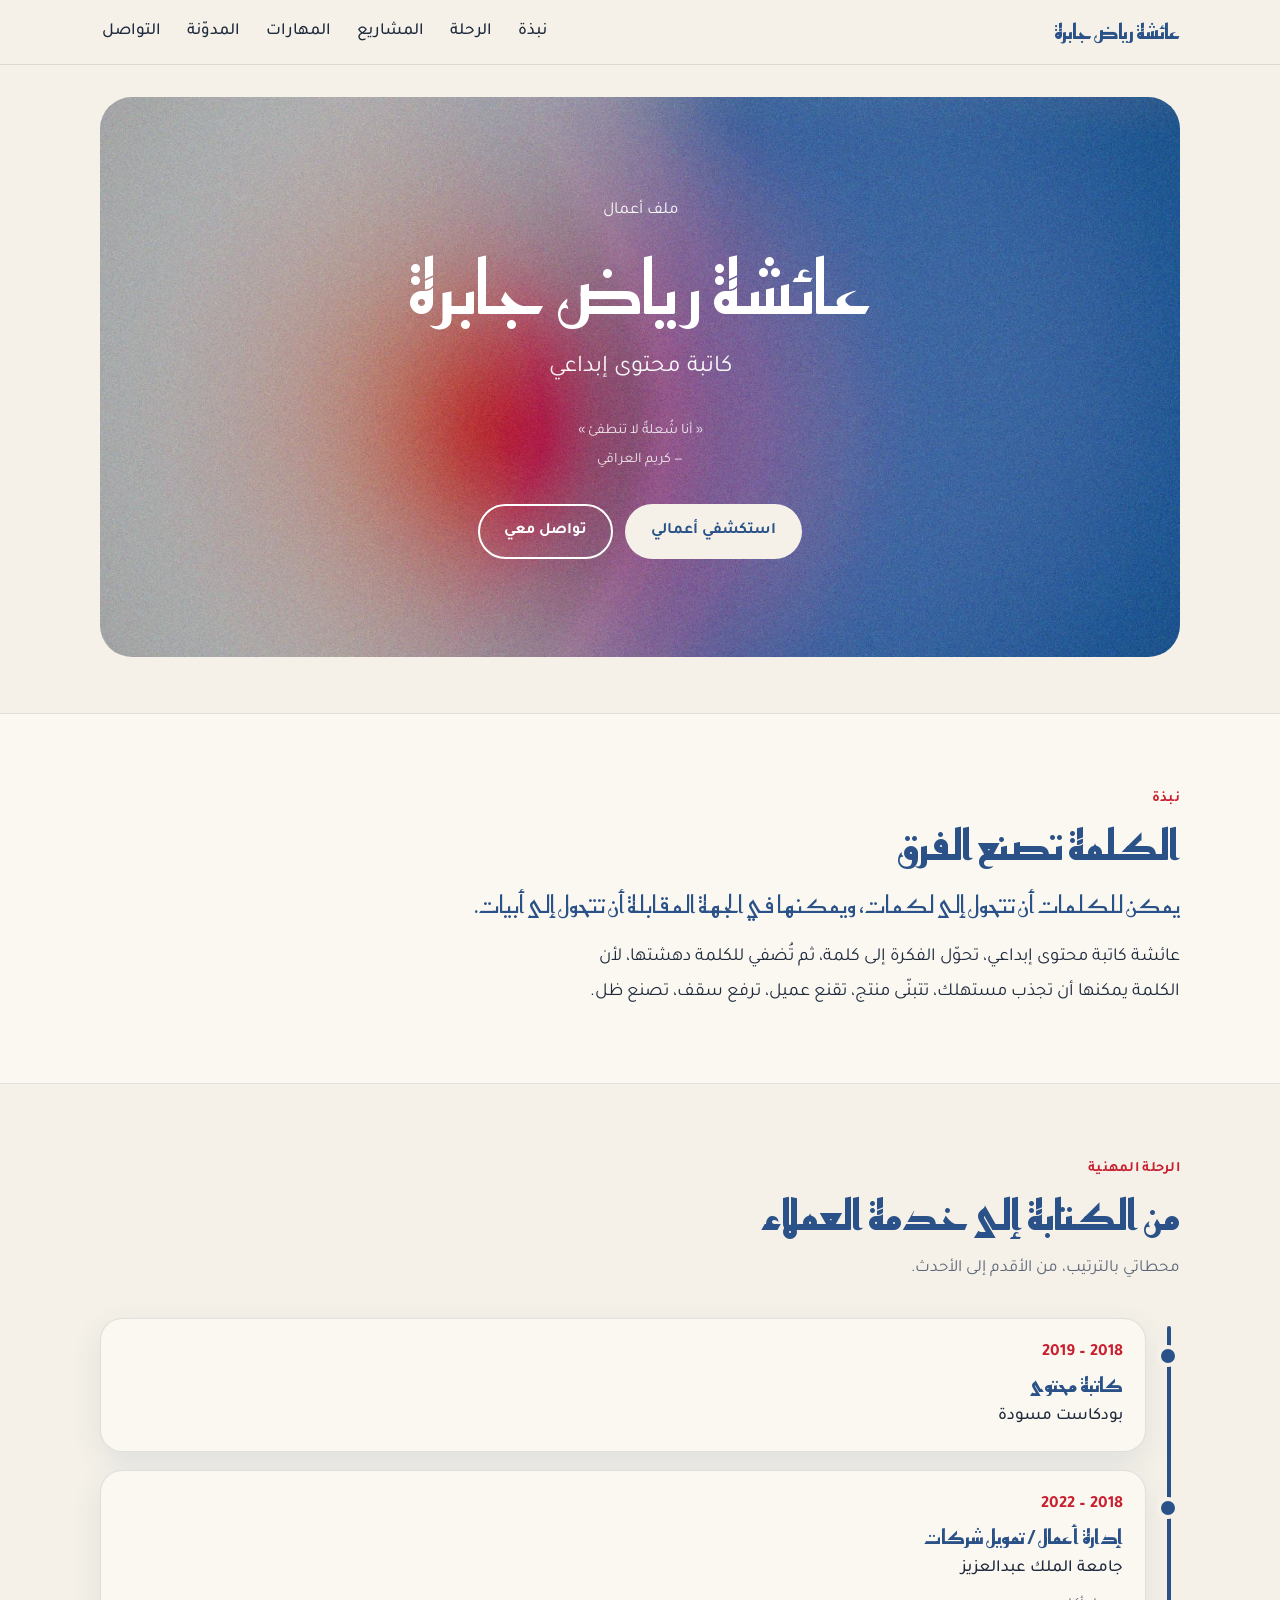
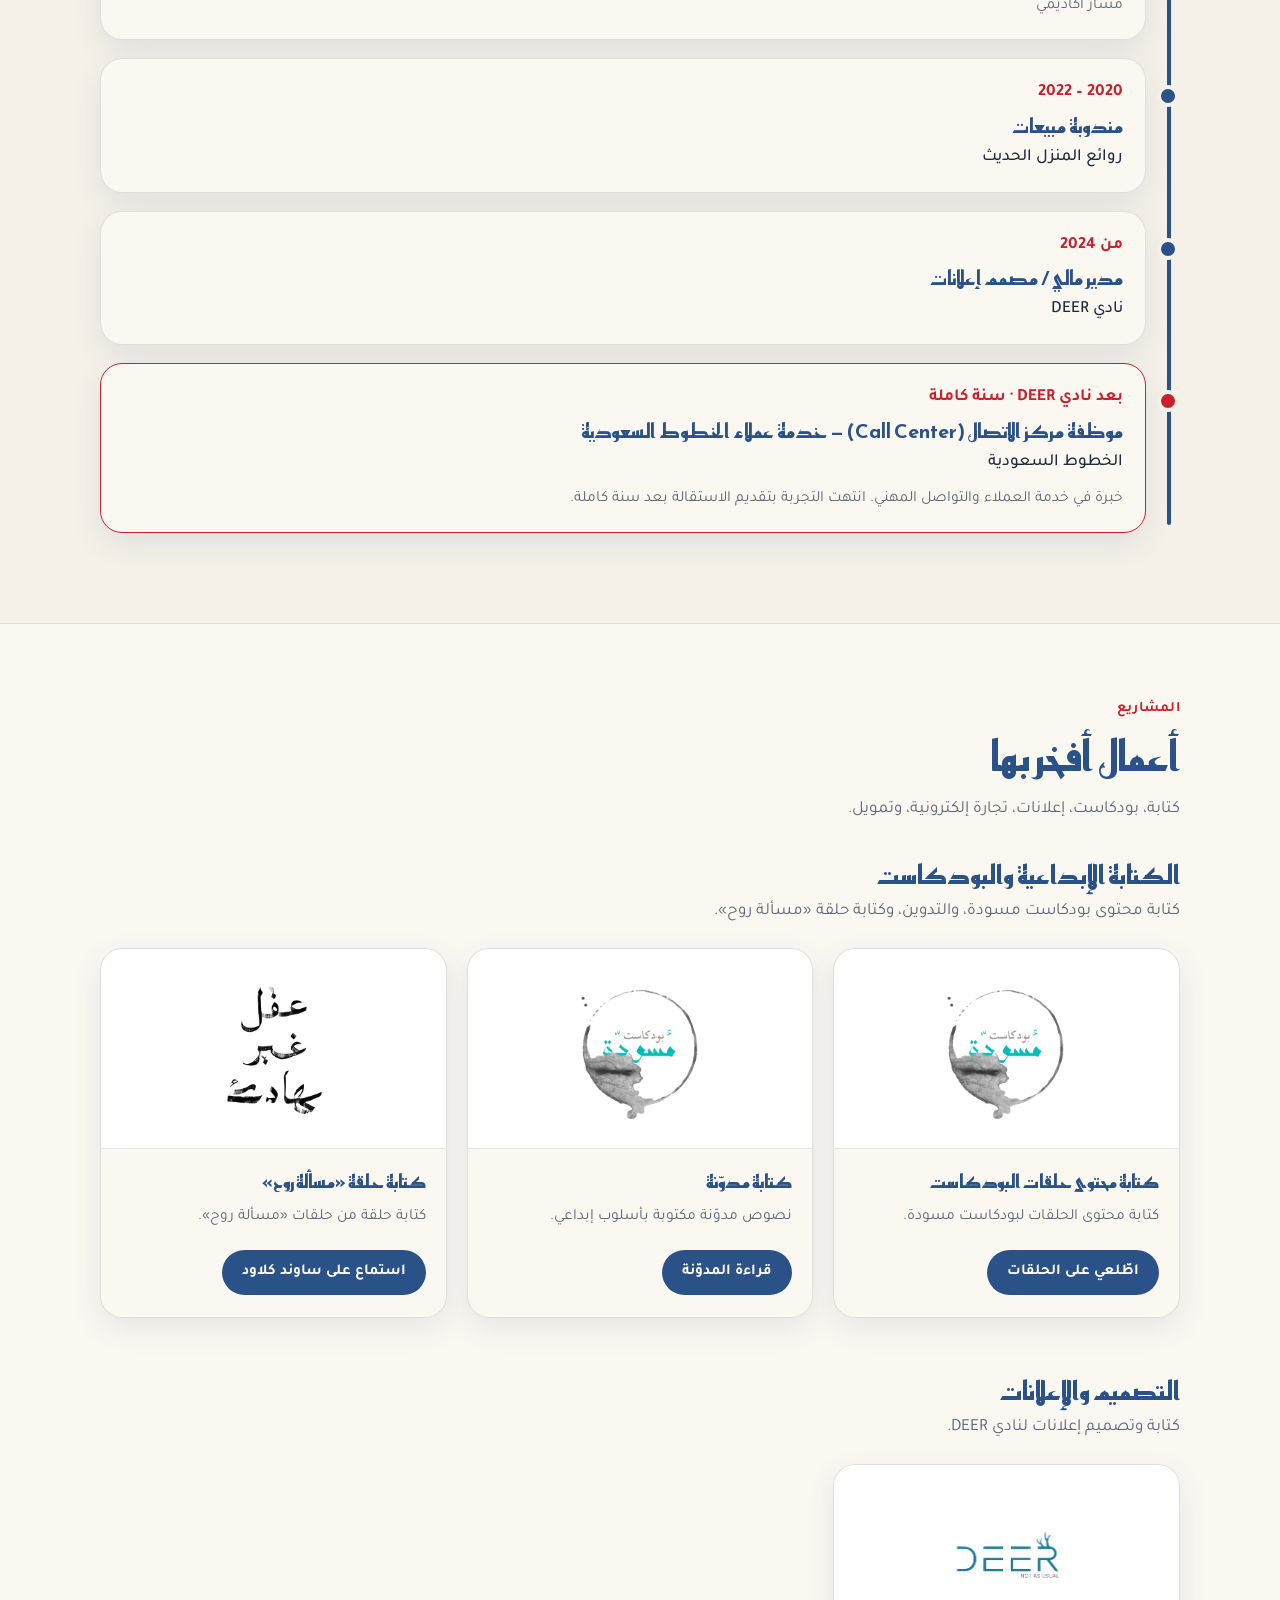
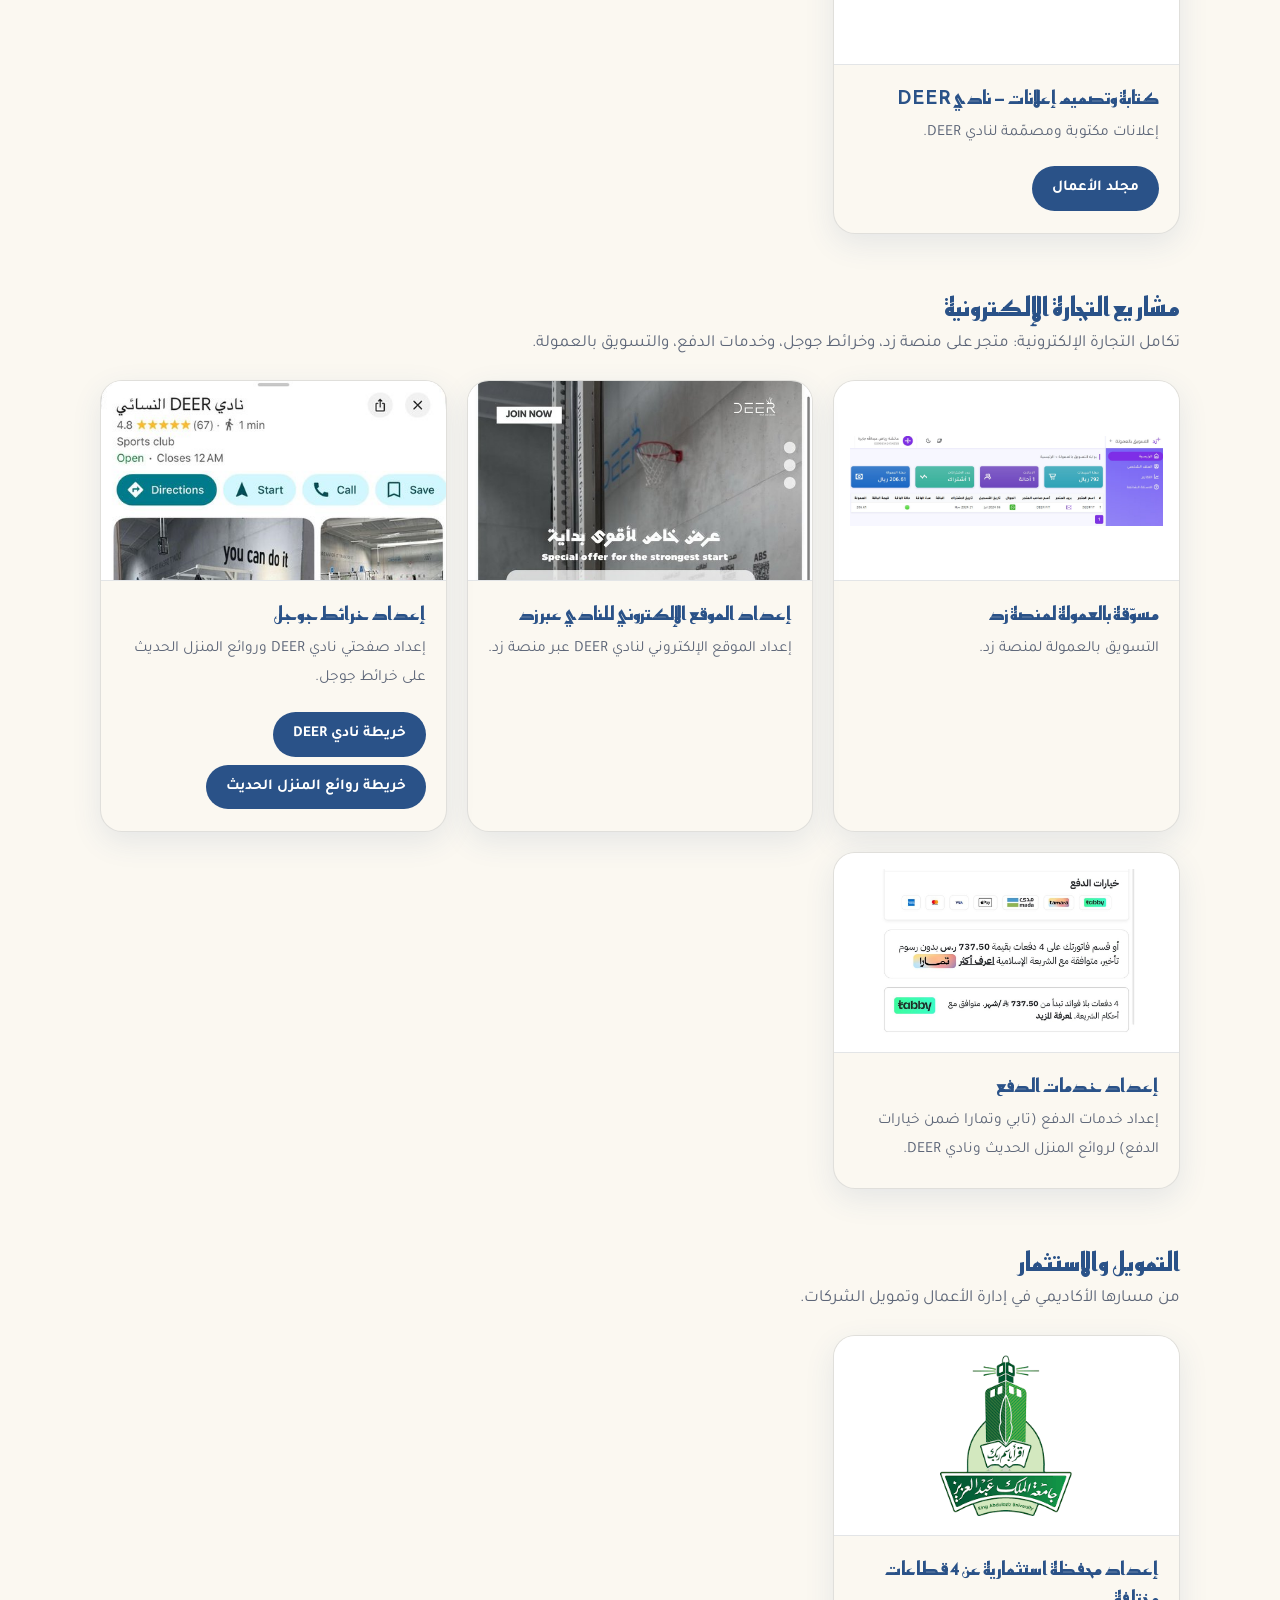
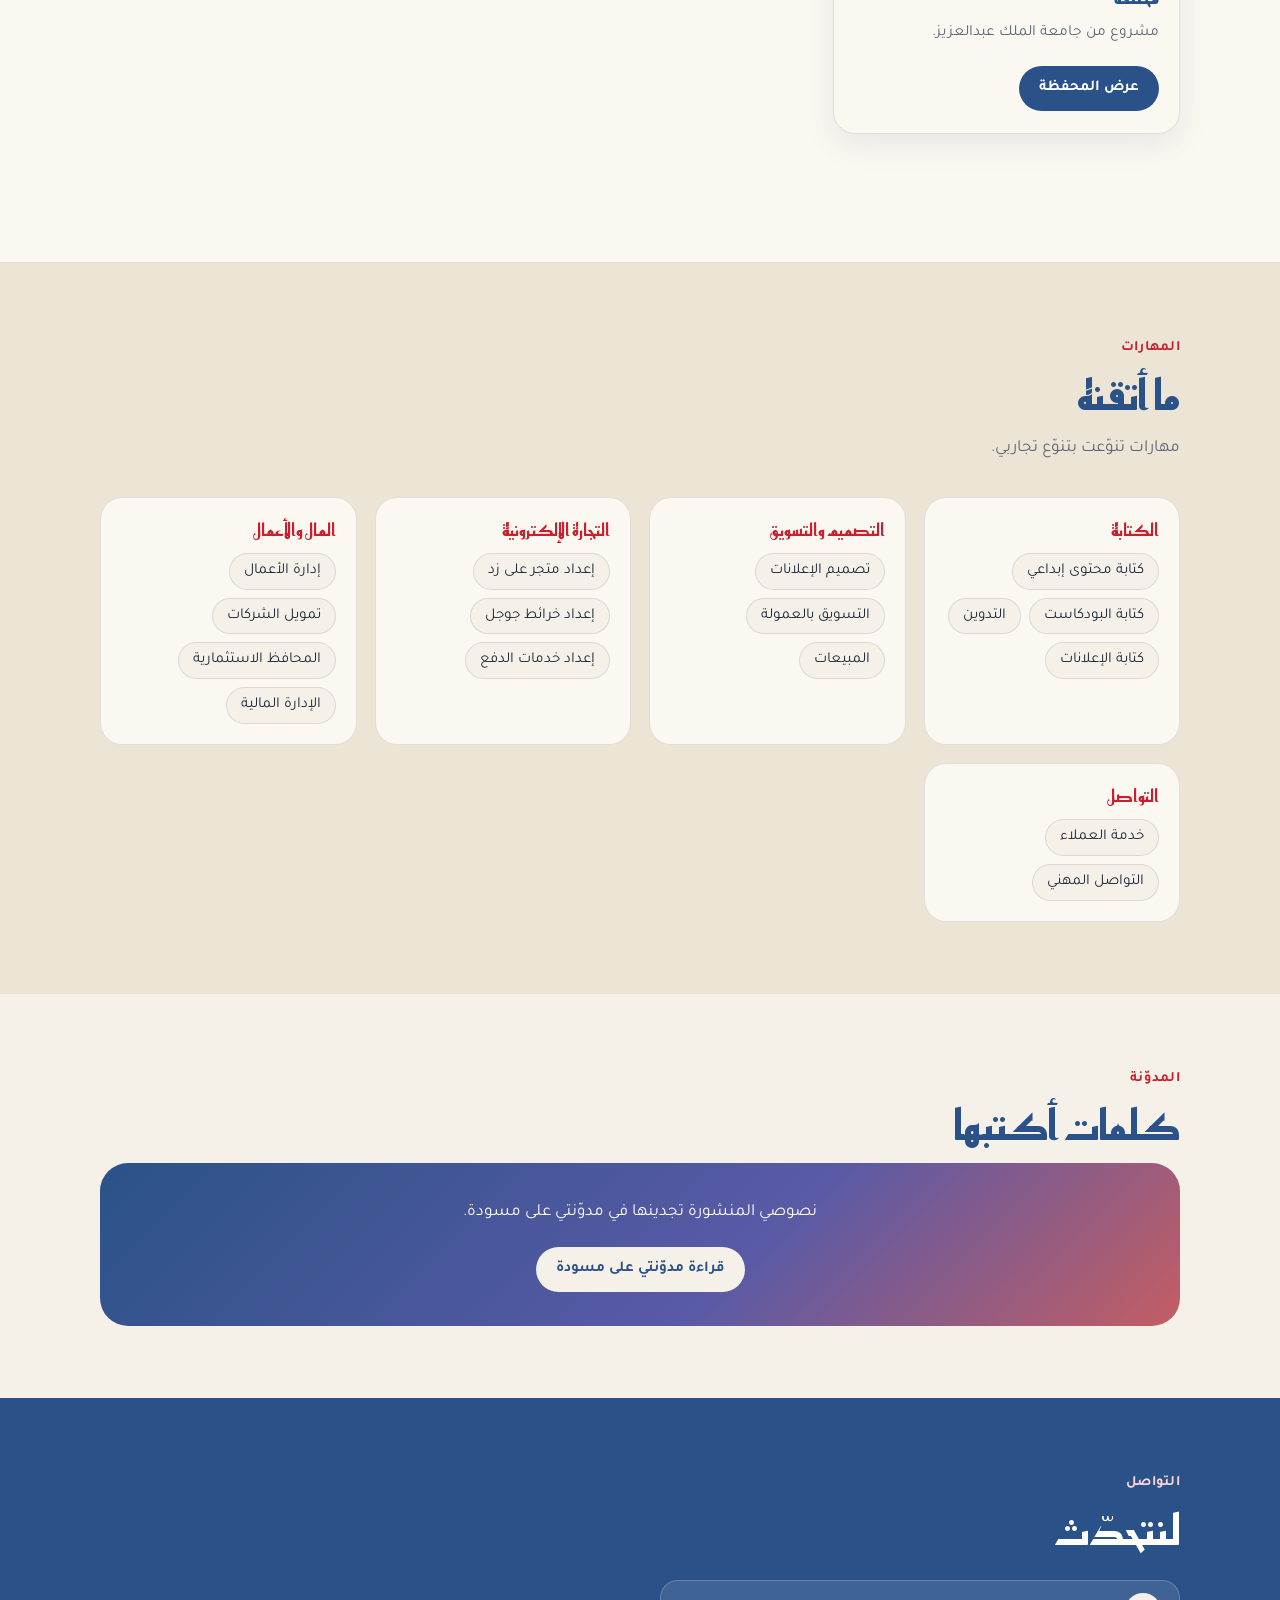
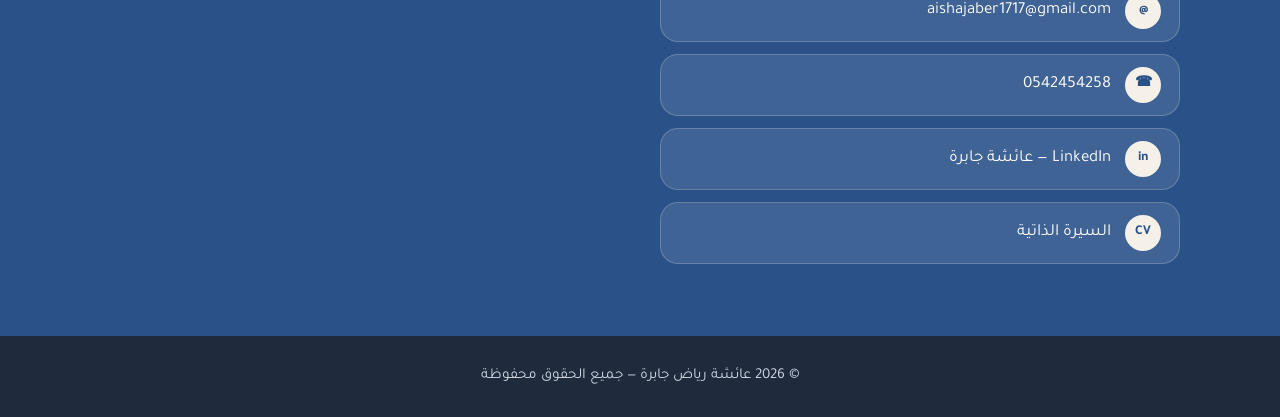
==== index.html @ 4498d636 "Add files via upload" ====
<!doctype html>
<html lang="ar" dir="rtl">
<head>
<meta charset="utf-8">
<meta name="viewport" content="width=device-width, initial-scale=1">
<title>عائشة رياض جابرة — كاتبة محتوى إبداعي</title>
<meta name="description" content="الموقع الشخصي وملف أعمال عائشة رياض جابرة، كاتبة محتوى إبداعي: كتابة، بودكاست، تجارة إلكترونية، وتصميم إعلانات.">
<meta name="theme-color" content="#f5f1e8">
<meta property="og:title" content="عائشة رياض جابرة — كاتبة محتوى إبداعي">
<meta property="og:description" content="أنا شُعلةٌ لا تنطفئ — ملف أعمال عائشة">
<meta property="og:image" content="img-bg-gradient.jpg">
<link rel="preconnect" href="https://fonts.googleapis.com">
<link rel="preconnect" href="https://fonts.gstatic.com" crossorigin>
<link href="https://fonts.googleapis.com/css2?family=Reem+Kufi:wght@400;500;600;700&family=Tajawal:wght@400;500;700&display=swap" rel="stylesheet">
<link rel="stylesheet" href="style.css">
</head>
<body>

<header class="nav">
  <div class="wrap">
    <a class="brand" href="#top" data-name>عائشة رياض جابرة</a>
    <button class="burger" id="burger" aria-label="القائمة" aria-expanded="false"><span></span><span></span><span></span></button>
    <ul class="menu" id="menu">
      <li><a href="#about">نبذة</a></li>
      <li><a href="#journey">الرحلة</a></li>
      <li><a href="#projects">المشاريع</a></li>
      <li><a href="#skills">المهارات</a></li>
      <li><a href="#blog">المدوّنة</a></li>
      <li><a href="#contact">التواصل</a></li>
    </ul>
  </div>
</header>

<main id="top">
  <section class="hero">
    <div class="wrap">
      <div class="hero-card">
        <div class="hero-inner">
          <small>ملف أعمال</small>
          <h1 data-name>عائشة رياض جابرة</h1>
          <div class="role" data-role>كاتبة محتوى إبداعي</div>
          <p class="quote"><span id="tagline"></span><span id="tagline-author"></span></p>
          <div class="cta">
            <a class="btn btn-light" href="#projects">استكشفي أعمالي</a>
            <a class="btn btn-ghost" href="#contact">تواصل معي</a>
          </div>
        </div>
      </div>
    </div>
  </section>

  <section class="about" id="about">
    <div class="wrap">
      <div class="eyebrow">نبذة</div>
      <h2 class="sec-title">الكلمة تصنع الفرق</h2>
      <div id="about-text"></div>
    </div>
  </section>

  <section id="journey">
    <div class="wrap">
      <div class="eyebrow">الرحلة المهنية</div>
      <h2 class="sec-title">من الكتابة إلى خدمة العملاء</h2>
      <p class="sec-intro">محطاتي بالترتيب، من الأقدم إلى الأحدث.</p>
      <ol class="timeline" id="timeline"></ol>
    </div>
  </section>

  <section id="projects" style="background:var(--paper);border-block:1px solid var(--line)">
    <div class="wrap">
      <div class="eyebrow">المشاريع</div>
      <h2 class="sec-title">أعمال أفخر بها</h2>
      <p class="sec-intro">كتابة، بودكاست، إعلانات، تجارة إلكترونية، وتمويل.</p>
      <div id="projects-list"></div>
    </div>
  </section>

  <section class="skills" id="skills">
    <div class="wrap">
      <div class="eyebrow">المهارات</div>
      <h2 class="sec-title">ما أتقنه</h2>
      <p class="sec-intro">مهارات تنوّعت بتنوّع تجاربي.</p>
      <div class="skill-grid" id="skills-grid"></div>
    </div>
  </section>

  <section id="blog">
    <div class="wrap">
      <div class="eyebrow">المدوّنة</div>
      <h2 class="sec-title">كلمات أكتبها</h2>
      <div id="blog-area"></div>
    </div>
  </section>

  <section class="contact" id="contact">
    <div class="wrap">
      <div class="eyebrow">التواصل</div>
      <h2 class="sec-title">لنتحدّث</h2>
      <div class="contact-list" id="contact-list"></div>
    </div>
  </section>
</main>

<footer>© <span id="year">2026</span> <span data-name>عائشة رياض جابرة</span> — جميع الحقوق محفوظة</footer>

<noscript><p style="padding:20px;text-align:center">يحتاج الموقع إلى تفعيل JavaScript لعرض المحتوى.</p></noscript>
<script src="content.js"></script>
<script src="main.js"></script>
</body>
</html>
---- style.css ----
:root{
  --cream:#f5f1e8;
  --cream-2:#ece5d6;
  --paper:#fbf8f1;
  --ink:#1f2a3d;
  --muted:#5d6678;
  --blue:#2a5288;
  --blue-2:#3b6aab;
  --red:#c8202f;
  --rose:#c45d63;
  --lav:#8a7bb0;
  --line:rgba(31,42,61,.12);
  --radius:22px;
  --shadow:0 10px 30px rgba(42,82,136,.10);
}
*{box-sizing:border-box;margin:0;padding:0}
html{scroll-behavior:smooth;scroll-padding-top:76px}
body{
  font-family:"Tajawal","Segoe UI",Tahoma,sans-serif;
  background:var(--cream);color:var(--ink);
  line-height:1.9;font-size:17px;-webkit-text-size-adjust:100%;
}
img{max-width:100%;display:block}
a{color:inherit}
h1,h2,h3{font-family:"Reem Kufi","Tajawal",sans-serif;line-height:1.4;font-weight:700}
.wrap{width:min(1080px,100% - 32px);margin-inline:auto}
section{padding:72px 0}
.eyebrow{color:var(--red);font-weight:700;font-size:.9rem;letter-spacing:.02em}
.sec-title{font-size:clamp(1.9rem,5vw,2.6rem);color:var(--blue);margin:4px 0 8px}
.sec-intro{color:var(--muted);max-width:60ch;margin-bottom:32px}

/* ---------- nav ---------- */
.nav{position:sticky;top:0;z-index:50;background:rgba(245,241,232,.9);backdrop-filter:blur(10px);-webkit-backdrop-filter:blur(10px);border-bottom:1px solid var(--line)}
.nav .wrap{display:flex;align-items:center;justify-content:space-between;height:64px}
.brand{font-family:"Reem Kufi",sans-serif;font-size:1.3rem;color:var(--blue);text-decoration:none;font-weight:700}
.menu{display:flex;gap:22px;list-style:none}
.menu a{text-decoration:none;font-weight:500;color:var(--ink);padding:6px 2px;border-bottom:2px solid transparent}
.menu a:hover{border-color:var(--red)}
.burger{display:none;background:none;border:0;width:44px;height:44px;cursor:pointer;color:var(--blue)}
.burger span{display:block;width:24px;height:2px;background:currentColor;margin:5px auto;transition:.25s}
@media(max-width:760px){
  .burger{display:block}
  .menu{position:absolute;inset-inline:0;top:64px;background:var(--cream);flex-direction:column;gap:0;border-bottom:1px solid var(--line);max-height:0;overflow:hidden;transition:max-height .3s}
  .menu.open{max-height:380px}
  .menu a{display:block;padding:14px 20px;border-bottom:1px solid var(--line)}
}

/* ---------- hero ---------- */
.hero{padding:32px 0 56px}
.hero-card{
  position:relative;border-radius:32px;overflow:hidden;color:#fff;
  min-height:min(560px,78vh);display:grid;place-items:center;text-align:center;padding:48px 24px;
  background:#3b6aab url("img-bg-gradient.jpg") center/cover;
}
.hero-card::after{content:"";position:absolute;inset:0;background:rgba(20,30,60,.12)}
.hero-inner{position:relative;z-index:1;max-width:720px}
.hero small{display:block;font-size:1.05rem;opacity:.95;margin-bottom:10px}
.hero h1{font-size:clamp(2.4rem,9vw,4.6rem);font-weight:500;letter-spacing:.01em}
.hero .role{font-size:clamp(1.1rem,3.6vw,1.5rem);margin-top:6px;opacity:.95}
.hero .quote{margin-top:26px;font-family:"Reem Kufi",sans-serif;font-size:1.25rem}
.hero .quote span{display:block;font-family:"Tajawal",sans-serif;font-size:.9rem;opacity:.85;margin-top:2px}
.cta{display:flex;gap:12px;justify-content:center;flex-wrap:wrap;margin-top:30px}
.btn{display:inline-flex;align-items:center;justify-content:center;gap:8px;min-height:46px;padding:10px 24px;border-radius:999px;text-decoration:none;font-weight:700;font-family:inherit;font-size:1rem;border:2px solid transparent;transition:.2s;cursor:pointer}
.btn-light{background:var(--cream);color:var(--blue)}
.btn-light:hover{background:#fff}
.btn-ghost{border-color:#fff;color:#fff}
.btn-ghost:hover{background:rgba(255,255,255,.18)}
.btn-blue{background:var(--blue);color:#fff}
.btn-blue:hover{background:var(--blue-2)}
.btn-rose{background:var(--rose);color:#fff}
.btn-sm{min-height:40px;padding:6px 18px;font-size:.95rem}

/* ---------- about ---------- */
.about{background:var(--paper);border-block:1px solid var(--line)}
.about p{font-size:1.15rem;max-width:62ch}
.about p+p{margin-top:14px}
.about .lead{font-family:"Reem Kufi",sans-serif;font-size:1.5rem;color:var(--blue);line-height:1.8}

/* ---------- timeline ---------- */
.timeline{position:relative;list-style:none;padding-inline-start:34px}
.timeline::before{content:"";position:absolute;inset-block:8px;inset-inline-start:9px;width:4px;background:var(--blue);border-radius:4px}
.tl-item{position:relative;background:var(--paper);border:1px solid var(--line);border-radius:var(--radius);padding:18px 22px;margin-bottom:18px;box-shadow:var(--shadow)}
.tl-item::before{content:"";position:absolute;inset-inline-start:-34px;top:26px;width:22px;height:22px;border-radius:50%;background:var(--blue);border:4px solid var(--cream);box-sizing:border-box}
.tl-item.latest{border-color:var(--red)}
.tl-item.latest::before{background:var(--red)}
.tl-period{color:var(--red);font-weight:700}
.tl-item h3{font-size:1.25rem;color:var(--blue);margin:2px 0}
.tl-place{font-weight:500}
.tl-note{color:var(--muted);font-size:.97rem;margin-top:6px}

/* ---------- projects ---------- */
.pgroup{margin-bottom:56px}
.pgroup h3{font-size:1.6rem;color:var(--blue)}
.pgroup .gi{color:var(--muted);margin:2px 0 20px}
.grid{display:grid;grid-template-columns:repeat(auto-fill,minmax(270px,1fr));gap:20px}
.card{background:var(--paper);border:1px solid var(--line);border-radius:var(--radius);overflow:hidden;display:flex;flex-direction:column;box-shadow:var(--shadow);transition:transform .25s}
.card:hover{transform:translateY(-4px)}
.card-img{background:#fff;height:200px;padding:16px;border-bottom:1px solid var(--line);overflow:hidden}
.card-img img{width:100%;height:100%;object-fit:contain}
.card-img.tall{padding:0}
.card-img.tall img{width:100%;height:100%;object-fit:cover;object-position:top}
.card-body{padding:18px 20px 22px;display:flex;flex-direction:column;gap:6px;flex:1}
.card-body h4{font-family:"Reem Kufi",sans-serif;font-size:1.15rem;color:var(--blue);line-height:1.6}
.card-body p{color:var(--muted);font-size:.97rem}
.links{display:flex;flex-wrap:wrap;gap:8px;margin-top:auto;padding-top:12px}

/* ---------- skills ---------- */
.skills{background:var(--cream-2)}
.skill-grid{display:grid;grid-template-columns:repeat(auto-fit,minmax(240px,1fr));gap:18px}
.skill-box{background:var(--paper);border-radius:var(--radius);padding:20px;border:1px solid var(--line)}
.skill-box h3{font-size:1.1rem;color:var(--red);margin-bottom:10px}
.chips{display:flex;flex-wrap:wrap;gap:8px;list-style:none}
.chips li{background:var(--cream);border:1px solid var(--line);border-radius:999px;padding:3px 14px;font-size:.95rem}

/* ---------- blog ---------- */
.post-list{display:grid;gap:14px;margin-bottom:20px}
.post{display:block;text-decoration:none;background:var(--paper);border:1px solid var(--line);border-radius:var(--radius);padding:18px 22px}
.post:hover{border-color:var(--blue)}
.post h3{color:var(--blue);font-size:1.25rem}
.post time{color:var(--red);font-size:.9rem;font-weight:700}
.post p{color:var(--muted)}
.blog-card{background:linear-gradient(135deg,var(--blue),#5a5aa6 60%,var(--rose));color:#fff;border-radius:28px;padding:34px 28px;text-align:center}
.blog-card p{max-width:46ch;margin:0 auto 18px}

/* ---------- contact ---------- */
.contact{background:var(--blue);color:#fff}
.contact .sec-title{color:#fff}
.contact .eyebrow{color:#ffd6d9}
.contact-list{display:grid;gap:12px;max-width:520px;margin-top:20px}
.contact-list a{display:flex;align-items:center;gap:14px;background:rgba(255,255,255,.1);border:1px solid rgba(255,255,255,.2);border-radius:18px;padding:12px 18px;text-decoration:none;min-height:56px;word-break:break-all}
.contact-list a:hover{background:rgba(255,255,255,.2)}
.contact-list .ic{flex:none;width:36px;height:36px;border-radius:50%;background:var(--cream);color:var(--blue);display:grid;place-items:center;font-weight:700;font-size:.85rem}
.contact-list bdi{direction:ltr}

footer{background:var(--ink);color:#cfd5e2;text-align:center;padding:26px 16px;font-size:.95rem}

/* ---------- post page ---------- */
.article{padding:48px 0 72px}
.article h1{font-size:clamp(1.8rem,6vw,2.6rem);color:var(--blue)}
.article time{color:var(--red);font-weight:700}
.article .body{margin-top:24px;font-size:1.15rem;max-width:62ch}
.article .body p+p{margin-top:16px}

/* ---------- reveal ---------- */
.reveal{opacity:0;transform:translateY(18px);transition:opacity .6s,transform .6s}
.reveal.in{opacity:1;transform:none}
@media(prefers-reduced-motion:reduce){.reveal{opacity:1;transform:none;transition:none}html{scroll-behavior:auto}}
:focus-visible{outline:3px solid var(--red);outline-offset:3px}
@media(max-width:480px){section{padding:56px 0}.hero-card{border-radius:24px}}
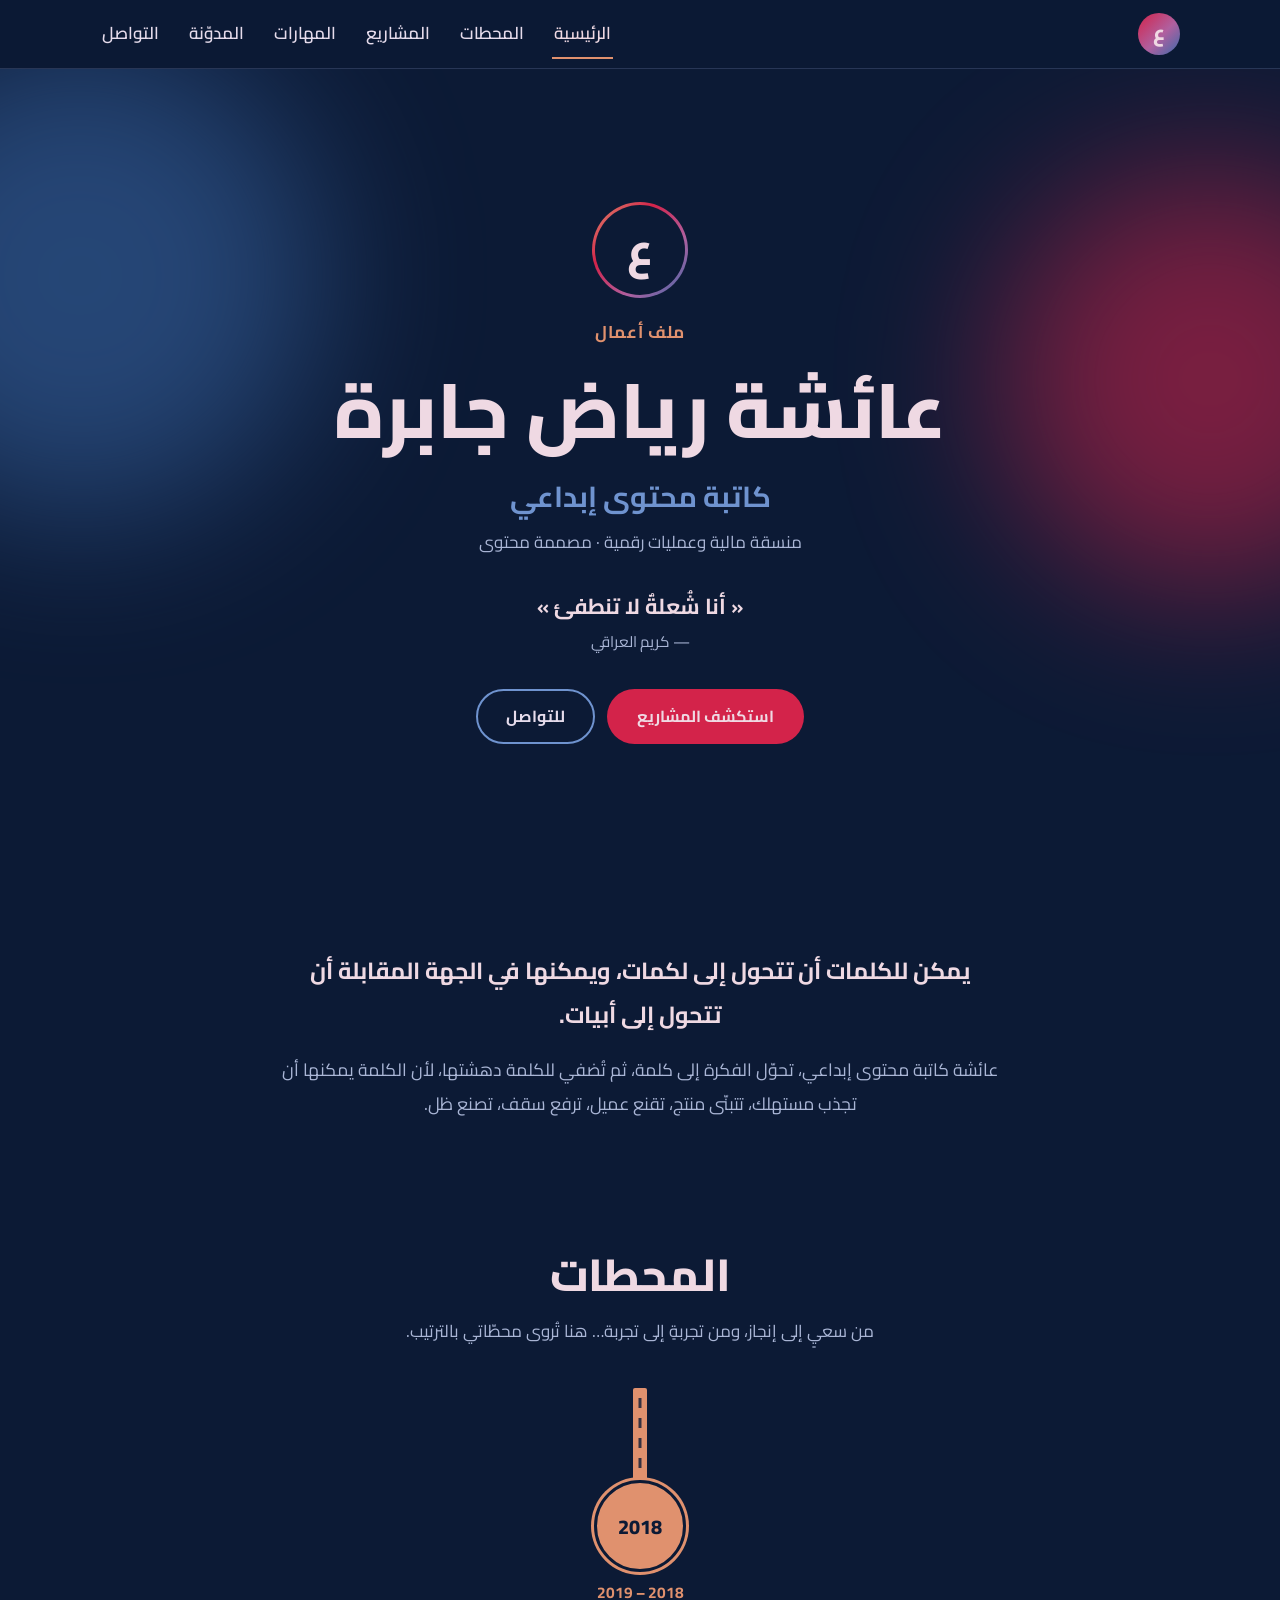
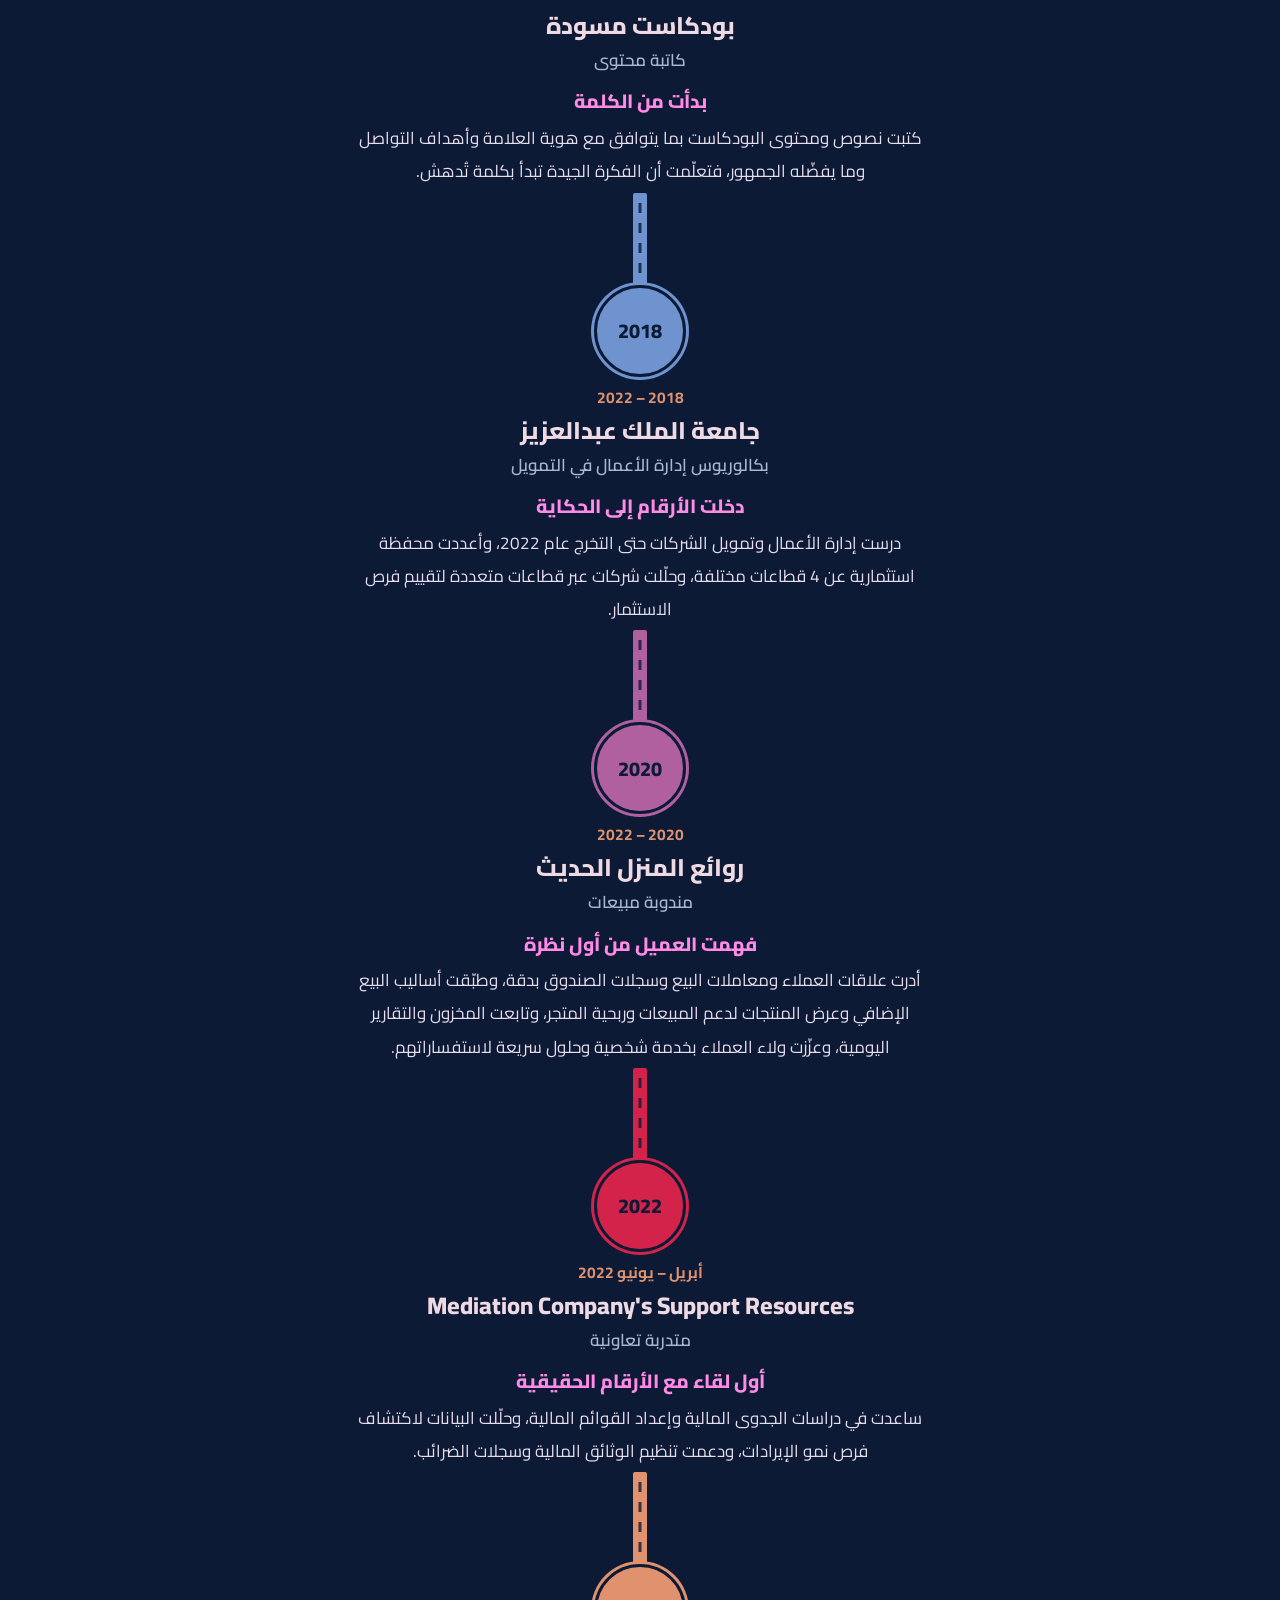
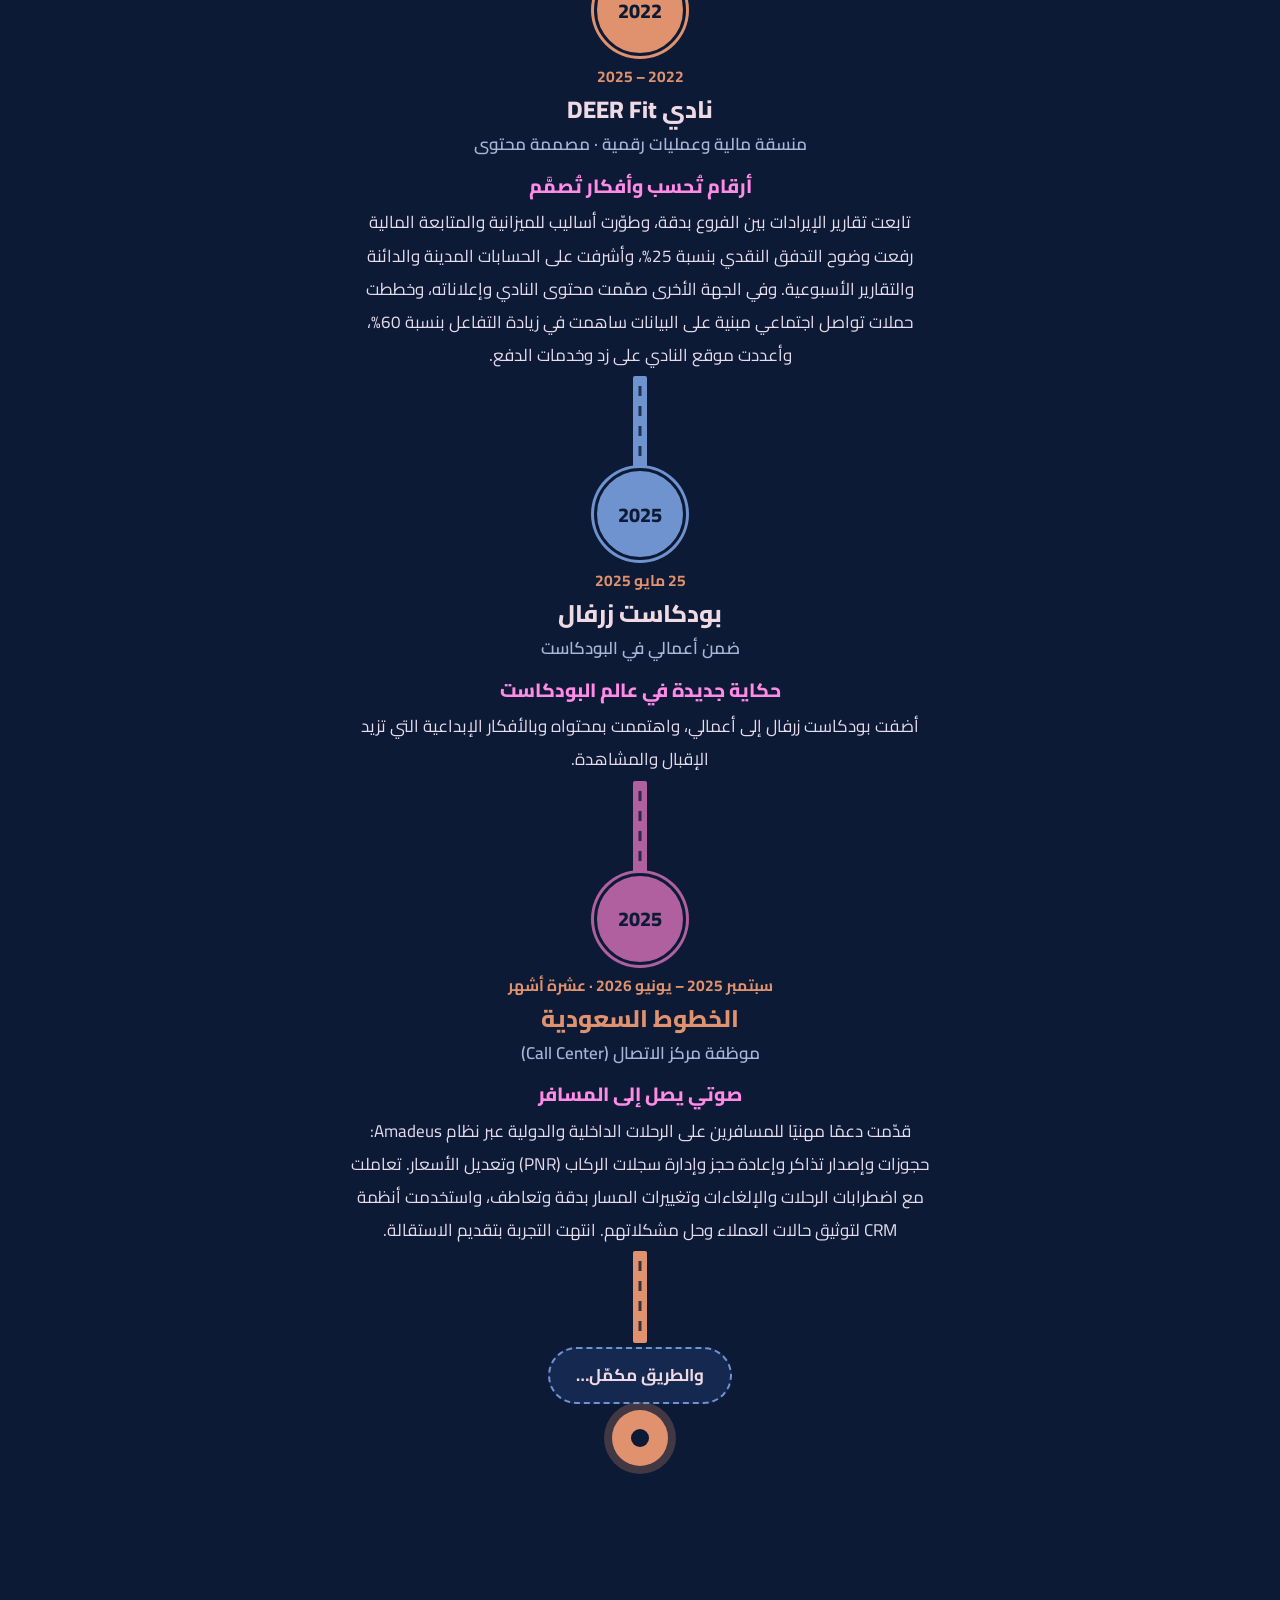
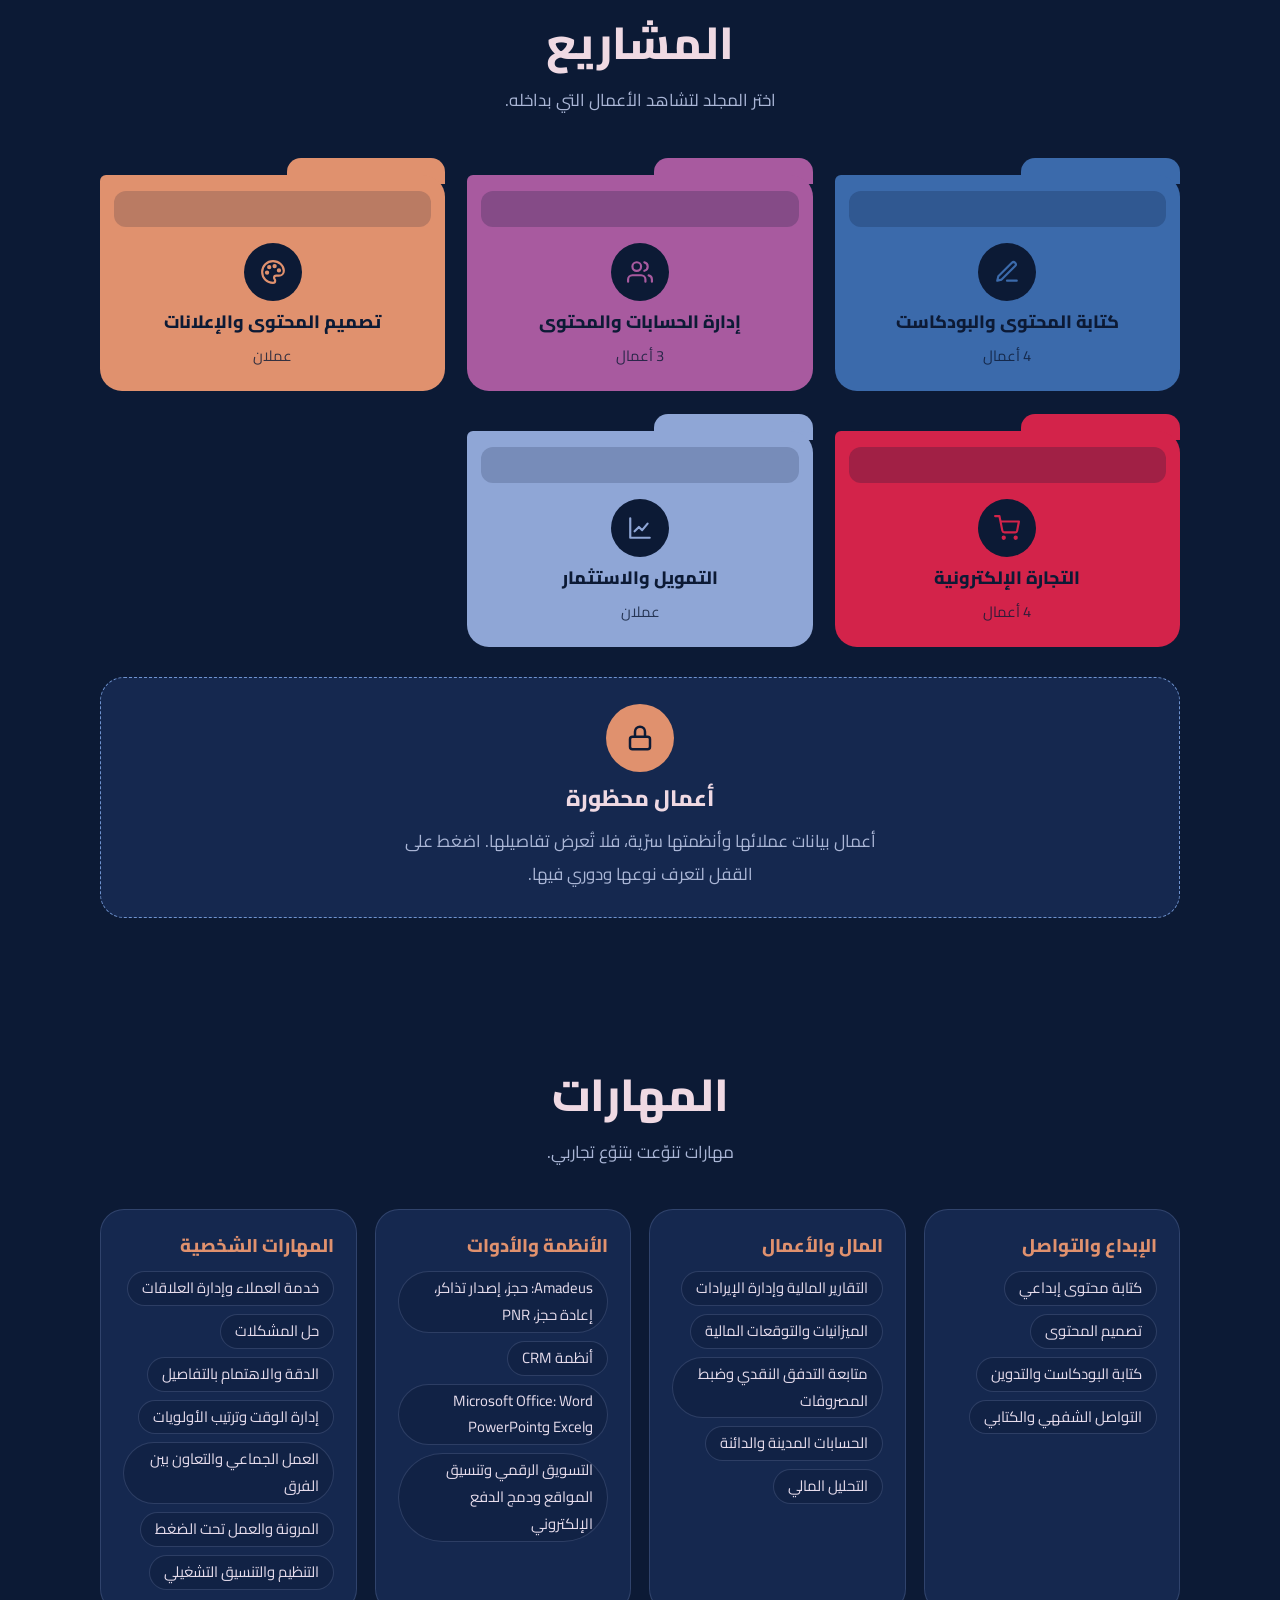
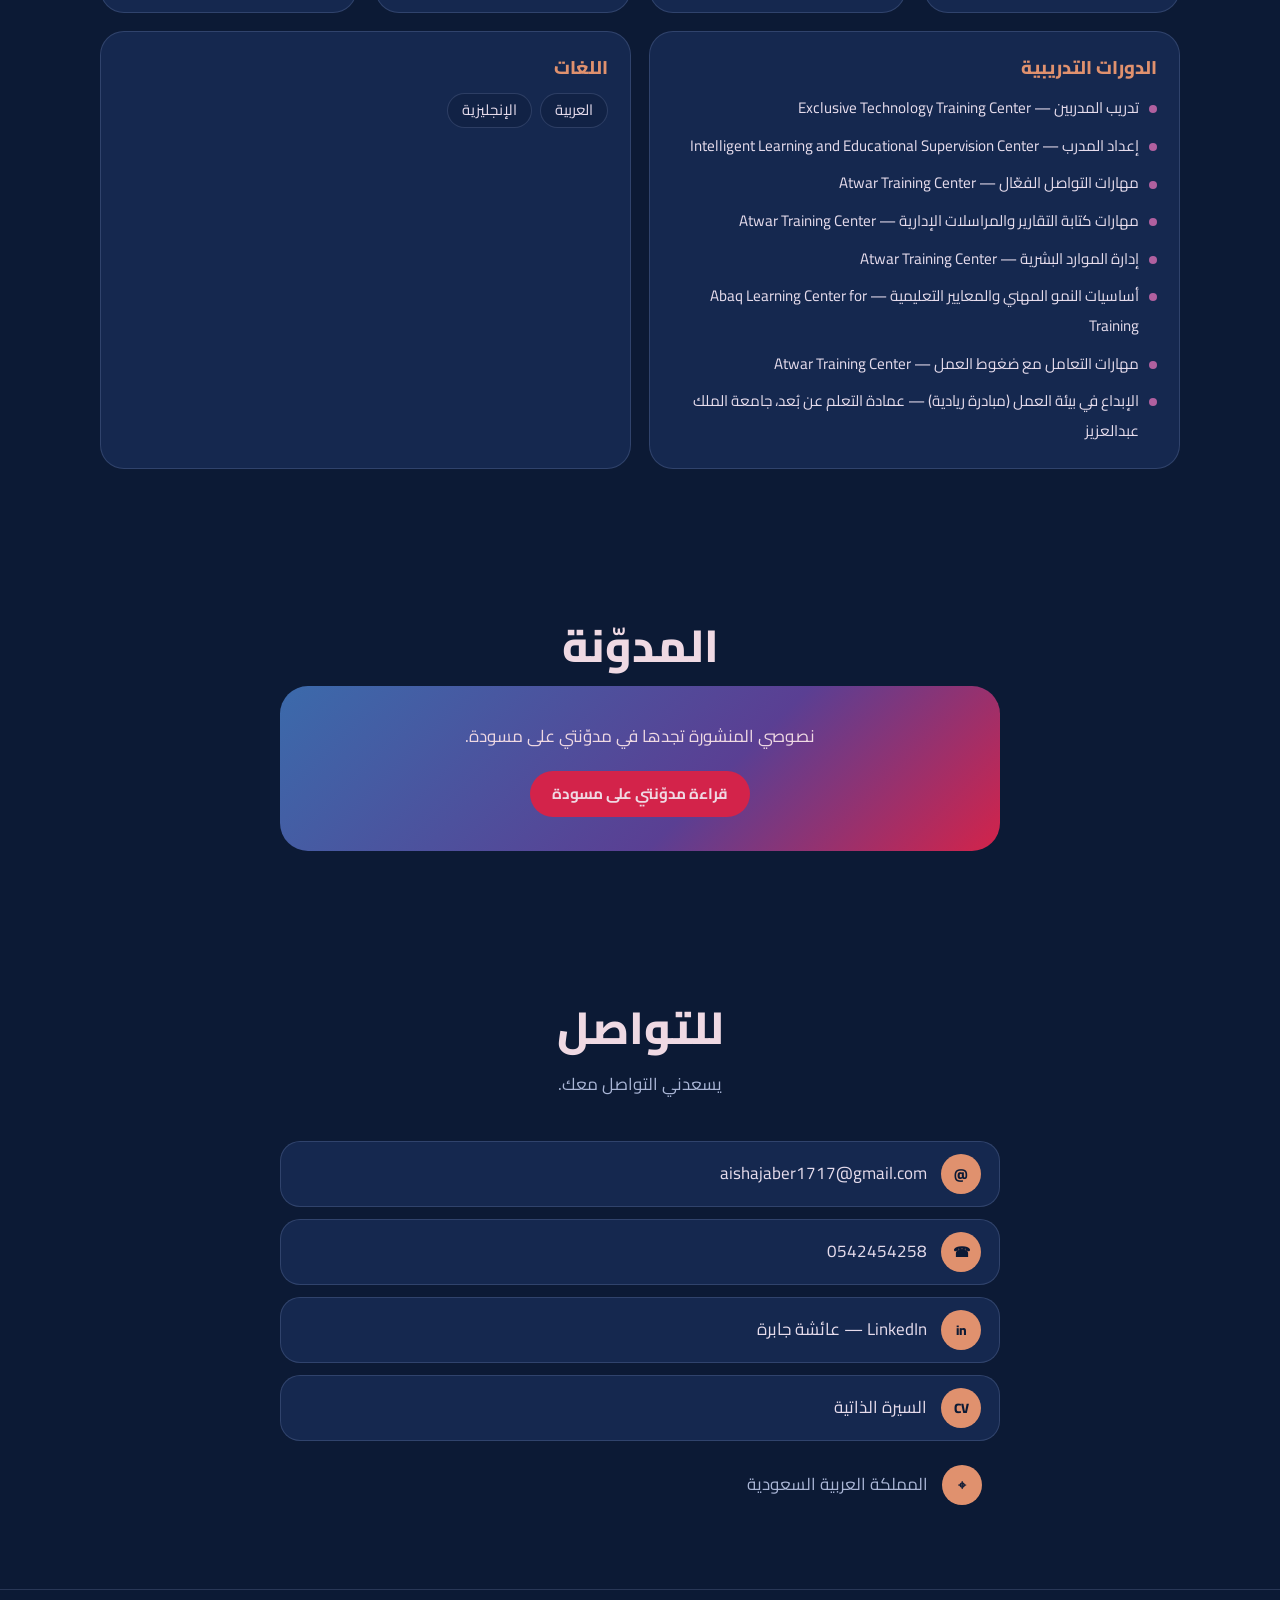
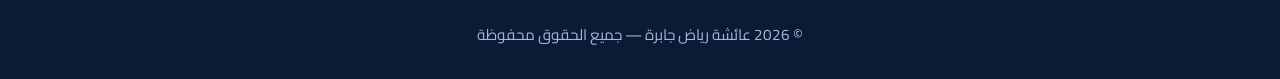
==== commit a548dcb9: "Add files via upload" ====
--- a/index.html
+++ b/index.html
@@ -2,100 +2,97 @@
 <html lang="ar" dir="rtl">
 <head>
 <meta charset="utf-8">
-<meta name="viewport" content="width=device-width, initial-scale=1">
+<meta name="viewport" content="width=device-width, initial-scale=1, viewport-fit=cover">
 <title>عائشة رياض جابرة — كاتبة محتوى إبداعي</title>
-<meta name="description" content="الموقع الشخصي وملف أعمال عائشة رياض جابرة، كاتبة محتوى إبداعي: كتابة، بودكاست، تجارة إلكترونية، وتصميم إعلانات.">
-<meta name="theme-color" content="#f5f1e8">
+<meta name="description" content="ملف أعمال عائشة رياض جابرة، كاتبة محتوى إبداعي ومصممة محتوى: بودكاست، إعلانات، تجارة إلكترونية، وتمويل.">
+<meta name="theme-color" content="#0c1a35">
 <meta property="og:title" content="عائشة رياض جابرة — كاتبة محتوى إبداعي">
 <meta property="og:description" content="أنا شُعلةٌ لا تنطفئ — ملف أعمال عائشة">
 <meta property="og:image" content="img-bg-gradient.jpg">
 <link rel="preconnect" href="https://fonts.googleapis.com">
 <link rel="preconnect" href="https://fonts.gstatic.com" crossorigin>
-<link href="https://fonts.googleapis.com/css2?family=Reem+Kufi:wght@400;500;600;700&family=Tajawal:wght@400;500;700&display=swap" rel="stylesheet">
+<link href="https://fonts.googleapis.com/css2?family=Cairo:wght@400;500;600;700;800&display=swap" rel="stylesheet">
 <link rel="stylesheet" href="style.css">
 </head>
 <body>
 
 <header class="nav">
-  <div class="wrap">
-    <a class="brand" href="#top" data-name>عائشة رياض جابرة</a>
-    <button class="burger" id="burger" aria-label="القائمة" aria-expanded="false"><span></span><span></span><span></span></button>
-    <ul class="menu" id="menu">
-      <li><a href="#about">نبذة</a></li>
-      <li><a href="#journey">الرحلة</a></li>
-      <li><a href="#projects">المشاريع</a></li>
-      <li><a href="#skills">المهارات</a></li>
-      <li><a href="#blog">المدوّنة</a></li>
-      <li><a href="#contact">التواصل</a></li>
-    </ul>
+  <div class="wrap nav-in">
+    <a class="logo" href="#home" aria-label="عائشة"><span>ع</span></a>
+    <button class="burger" id="burger" aria-label="القائمة" aria-expanded="false"><i></i><i></i><i></i></button>
+    <nav>
+      <ul class="menu" id="menu">
+        <li><a href="#home">الرئيسية</a></li>
+        <li><a href="#journey">المحطات</a></li>
+        <li><a href="#projects">المشاريع</a></li>
+        <li><a href="#skills">المهارات</a></li>
+        <li><a href="#blog">المدوّنة</a></li>
+        <li><a href="#contact">التواصل</a></li>
+      </ul>
+    </nav>
   </div>
 </header>
 
-<main id="top">
-  <section class="hero">
-    <div class="wrap">
-      <div class="hero-card">
-        <div class="hero-inner">
-          <small>ملف أعمال</small>
-          <h1 data-name>عائشة رياض جابرة</h1>
-          <div class="role" data-role>كاتبة محتوى إبداعي</div>
-          <p class="quote"><span id="tagline"></span><span id="tagline-author"></span></p>
-          <div class="cta">
-            <a class="btn btn-light" href="#projects">استكشفي أعمالي</a>
-            <a class="btn btn-ghost" href="#contact">تواصل معي</a>
-          </div>
-        </div>
+<main>
+  <section class="hero" id="home">
+    <div class="glow g1"></div><div class="glow g2"></div>
+    <div class="wrap hero-in">
+      <div class="monogram"><span>ع</span></div>
+      <p class="kicker">ملف أعمال</p>
+      <h1 data-name>عائشة رياض جابرة</h1>
+      <p class="role" data-role>كاتبة محتوى إبداعي</p>
+      <p class="subrole" data-subrole></p>
+      <p class="quote"><span id="tagline"></span><small id="tagline-author"></small></p>
+      <div class="cta">
+        <a class="btn btn-main" href="#projects">استكشف المشاريع</a>
+        <a class="btn btn-line" href="#contact">للتواصل</a>
       </div>
     </div>
   </section>
 
   <section class="about" id="about">
-    <div class="wrap">
-      <div class="eyebrow">نبذة</div>
-      <h2 class="sec-title">الكلمة تصنع الفرق</h2>
+    <div class="wrap narrow">
       <div id="about-text"></div>
     </div>
   </section>
 
   <section id="journey">
-    <div class="wrap">
-      <div class="eyebrow">الرحلة المهنية</div>
-      <h2 class="sec-title">من الكتابة إلى خدمة العملاء</h2>
-      <p class="sec-intro">محطاتي بالترتيب، من الأقدم إلى الأحدث.</p>
-      <ol class="timeline" id="timeline"></ol>
+    <div class="wrap narrow">
+      <h2 class="sec-title">المحطات</h2>
+      <p class="sec-intro">من سعيٍ إلى إنجاز، ومن تجربةٍ إلى تجربة… هنا تُروى محطّاتي بالترتيب.</p>
+      <div class="vline" id="vline"></div>
     </div>
   </section>
 
-  <section id="projects" style="background:var(--paper);border-block:1px solid var(--line)">
+  <section id="projects">
     <div class="wrap">
-      <div class="eyebrow">المشاريع</div>
-      <h2 class="sec-title">أعمال أفخر بها</h2>
-      <p class="sec-intro">كتابة، بودكاست، إعلانات، تجارة إلكترونية، وتمويل.</p>
-      <div id="projects-list"></div>
+      <h2 class="sec-title">المشاريع</h2>
+      <p class="sec-intro">اختر المجلد لتشاهد الأعمال التي بداخله.</p>
+      <div class="folders" id="folders"></div>
+      <div id="locked-wrap"></div>
     </div>
   </section>
 
-  <section class="skills" id="skills">
+  <section id="skills">
     <div class="wrap">
-      <div class="eyebrow">المهارات</div>
-      <h2 class="sec-title">ما أتقنه</h2>
+      <h2 class="sec-title">المهارات</h2>
       <p class="sec-intro">مهارات تنوّعت بتنوّع تجاربي.</p>
       <div class="skill-grid" id="skills-grid"></div>
+      <div class="skill-extra" id="skills-extra"></div>
     </div>
   </section>
 
   <section id="blog">
-    <div class="wrap">
-      <div class="eyebrow">المدوّنة</div>
-      <h2 class="sec-title">كلمات أكتبها</h2>
+    <div class="wrap narrow">
+      <h2 class="sec-title">المدوّنة</h2>
       <div id="blog-area"></div>
     </div>
   </section>
 
-  <section class="contact" id="contact">
-    <div class="wrap">
-      <div class="eyebrow">التواصل</div>
-      <h2 class="sec-title">لنتحدّث</h2>
+  <section id="contact">
+    <div class="wrap narrow">
+      <h2 class="sec-title">للتواصل</h2>
+      <p class="sec-intro">يسعدني التواصل معك.</p>
       <div class="contact-list" id="contact-list"></div>
     </div>
   </section>
@@ -103,6 +100,19 @@
 
 <footer>© <span id="year">2026</span> <span data-name>عائشة رياض جابرة</span> — جميع الحقوق محفوظة</footer>
 
+<!-- نافذة المجلد / القفل -->
+<div class="modal" id="modal" hidden>
+  <div class="backdrop" data-close></div>
+  <div class="sheet" role="dialog" aria-modal="true" aria-labelledby="modal-title">
+    <div class="sheet-head">
+      <button class="x" data-close aria-label="إغلاق">×</button>
+      <h3 id="modal-title"></h3>
+    </div>
+    <div class="sheet-body" id="modal-body"></div>
+    <button class="btn btn-line back" data-close>رجوع للمجلدات</button>
+  </div>
+</div>
+
 <noscript><p style="padding:20px;text-align:center">يحتاج الموقع إلى تفعيل JavaScript لعرض المحتوى.</p></noscript>
 <script src="content.js"></script>
 <script src="main.js"></script>
--- a/style.css
+++ b/style.css
@@ -1,149 +1,200 @@
 :root{
-  --cream:#f5f1e8;
-  --cream-2:#ece5d6;
-  --paper:#fbf8f1;
-  --ink:#1f2a3d;
-  --muted:#5d6678;
-  --blue:#2a5288;
-  --blue-2:#3b6aab;
-  --red:#c8202f;
-  --rose:#c45d63;
-  --lav:#8a7bb0;
-  --line:rgba(31,42,61,.12);
-  --radius:22px;
-  --shadow:0 10px 30px rgba(42,82,136,.10);
+  /* الألوان مأخوذة من ملف أعمالك: أزرق، قرمزي، وردي بنفسجي، وخوخي. بدون أبيض. */
+  --bg:#0c1a35;
+  --bg-2:#112245;
+  --surface:#15284f;
+  --surface-2:#1b3262;
+  --line:rgba(170,190,235,.18);
+  --text:#e6dcec;
+  --text-soft:#aab6d6;
+  --head:#efd9e3;
+  --blue:#3b6aab;
+  --blue-2:#6f93cf;
+  --crimson:#d3234a;
+  --magenta:#b0609f;
+  --peach:#e0916e;
+  --ink:#0c1a35;
+  --font:"Cairo","Segoe UI",Tahoma,sans-serif;
+  --radius:24px;
 }
 *{box-sizing:border-box;margin:0;padding:0}
-html{scroll-behavior:smooth;scroll-padding-top:76px}
-body{
-  font-family:"Tajawal","Segoe UI",Tahoma,sans-serif;
-  background:var(--cream);color:var(--ink);
-  line-height:1.9;font-size:17px;-webkit-text-size-adjust:100%;
-}
+html{scroll-behavior:smooth;scroll-padding-top:84px;background:var(--bg)}
+body{font-family:var(--font);background:var(--bg);color:var(--text);line-height:1.95;font-size:17px;-webkit-text-size-adjust:100%;overflow-x:hidden}
 img{max-width:100%;display:block}
 a{color:inherit}
-h1,h2,h3{font-family:"Reem Kufi","Tajawal",sans-serif;line-height:1.4;font-weight:700}
+h1,h2,h3,h4{font-family:var(--font);line-height:1.5;color:var(--head);font-weight:800}
 .wrap{width:min(1080px,100% - 32px);margin-inline:auto}
-section{padding:72px 0}
-.eyebrow{color:var(--red);font-weight:700;font-size:.9rem;letter-spacing:.02em}
-.sec-title{font-size:clamp(1.9rem,5vw,2.6rem);color:var(--blue);margin:4px 0 8px}
-.sec-intro{color:var(--muted);max-width:60ch;margin-bottom:32px}
+.narrow{width:min(720px,100% - 32px)}
+section{padding:72px 0;position:relative}
+.sec-title{font-size:clamp(2rem,6vw,2.8rem);text-align:center;margin-bottom:6px}
+.sec-intro{text-align:center;color:var(--text-soft);margin-bottom:40px}
 
 /* ---------- nav ---------- */
-.nav{position:sticky;top:0;z-index:50;background:rgba(245,241,232,.9);backdrop-filter:blur(10px);-webkit-backdrop-filter:blur(10px);border-bottom:1px solid var(--line)}
-.nav .wrap{display:flex;align-items:center;justify-content:space-between;height:64px}
-.brand{font-family:"Reem Kufi",sans-serif;font-size:1.3rem;color:var(--blue);text-decoration:none;font-weight:700}
-.menu{display:flex;gap:22px;list-style:none}
-.menu a{text-decoration:none;font-weight:500;color:var(--ink);padding:6px 2px;border-bottom:2px solid transparent}
-.menu a:hover{border-color:var(--red)}
-.burger{display:none;background:none;border:0;width:44px;height:44px;cursor:pointer;color:var(--blue)}
-.burger span{display:block;width:24px;height:2px;background:currentColor;margin:5px auto;transition:.25s}
-@media(max-width:760px){
+.nav{position:sticky;top:0;z-index:60;background:rgba(12,26,53,.86);backdrop-filter:blur(12px);-webkit-backdrop-filter:blur(12px);border-bottom:1px solid var(--line)}
+.nav-in{display:flex;align-items:center;justify-content:space-between;height:68px}
+.logo{width:42px;height:42px;border-radius:50%;display:grid;place-items:center;text-decoration:none;background:linear-gradient(135deg,var(--crimson),var(--magenta) 55%,var(--blue));color:var(--head);font-weight:800;font-size:1.3rem;line-height:1}
+.logo span{transform:translateY(-1px)}
+.menu{display:flex;gap:26px;list-style:none}
+.menu a{text-decoration:none;font-weight:600;color:var(--text);padding:8px 2px;border-bottom:2px solid transparent;transition:.2s}
+.menu a:hover,.menu a.on{border-color:var(--peach);color:var(--head)}
+.burger{display:none;background:none;border:0;width:46px;height:46px;cursor:pointer;color:var(--head)}
+.burger i{display:block;width:24px;height:2px;background:currentColor;margin:5px auto;border-radius:2px}
+@media(max-width:820px){
   .burger{display:block}
-  .menu{position:absolute;inset-inline:0;top:64px;background:var(--cream);flex-direction:column;gap:0;border-bottom:1px solid var(--line);max-height:0;overflow:hidden;transition:max-height .3s}
-  .menu.open{max-height:380px}
-  .menu a{display:block;padding:14px 20px;border-bottom:1px solid var(--line)}
+  .menu{position:absolute;inset-inline:0;top:68px;background:var(--bg-2);flex-direction:column;gap:0;border-bottom:1px solid var(--line);max-height:0;overflow:hidden;transition:max-height .3s}
+  .menu.open{max-height:420px}
+  .menu a{display:block;padding:15px 24px;border-bottom:1px solid var(--line)}
 }
 
 /* ---------- hero ---------- */
-.hero{padding:32px 0 56px}
-.hero-card{
-  position:relative;border-radius:32px;overflow:hidden;color:#fff;
-  min-height:min(560px,78vh);display:grid;place-items:center;text-align:center;padding:48px 24px;
-  background:#3b6aab url("img-bg-gradient.jpg") center/cover;
-}
-.hero-card::after{content:"";position:absolute;inset:0;background:rgba(20,30,60,.12)}
-.hero-inner{position:relative;z-index:1;max-width:720px}
-.hero small{display:block;font-size:1.05rem;opacity:.95;margin-bottom:10px}
-.hero h1{font-size:clamp(2.4rem,9vw,4.6rem);font-weight:500;letter-spacing:.01em}
-.hero .role{font-size:clamp(1.1rem,3.6vw,1.5rem);margin-top:6px;opacity:.95}
-.hero .quote{margin-top:26px;font-family:"Reem Kufi",sans-serif;font-size:1.25rem}
-.hero .quote span{display:block;font-family:"Tajawal",sans-serif;font-size:.9rem;opacity:.85;margin-top:2px}
-.cta{display:flex;gap:12px;justify-content:center;flex-wrap:wrap;margin-top:30px}
-.btn{display:inline-flex;align-items:center;justify-content:center;gap:8px;min-height:46px;padding:10px 24px;border-radius:999px;text-decoration:none;font-weight:700;font-family:inherit;font-size:1rem;border:2px solid transparent;transition:.2s;cursor:pointer}
-.btn-light{background:var(--cream);color:var(--blue)}
-.btn-light:hover{background:#fff}
-.btn-ghost{border-color:#fff;color:#fff}
-.btn-ghost:hover{background:rgba(255,255,255,.18)}
-.btn-blue{background:var(--blue);color:#fff}
-.btn-blue:hover{background:var(--blue-2)}
-.btn-rose{background:var(--rose);color:#fff}
-.btn-sm{min-height:40px;padding:6px 18px;font-size:.95rem}
+.hero{padding:60px 0 84px;text-align:center;overflow:hidden;min-height:calc(100svh - 68px);display:grid;align-items:center}
+.glow{position:absolute;border-radius:50%;filter:blur(80px);opacity:.55;pointer-events:none}
+.g1{width:420px;height:420px;background:var(--crimson);inset-inline-start:-140px;top:12%}
+.g2{width:480px;height:480px;background:var(--blue);inset-inline-end:-160px;top:-4%}
+.hero-in{position:relative;z-index:1}
+.monogram{width:96px;height:96px;margin:0 auto 18px;border-radius:50%;padding:3px;background:linear-gradient(135deg,var(--peach),var(--crimson),var(--magenta),var(--blue))}
+.monogram span{display:grid;place-items:center;width:100%;height:100%;border-radius:50%;background:var(--bg);font-size:2.8rem;font-weight:800;color:var(--head)}
+.kicker{color:var(--peach);font-weight:700;letter-spacing:.04em}
+.hero h1{font-size:clamp(2.5rem,10vw,4.8rem);margin:4px 0 0}
+.hero .role{font-size:clamp(1.3rem,4.5vw,1.8rem);color:var(--blue-2);font-weight:700}
+.hero .subrole{color:var(--text-soft);margin-top:2px}
+.quote{margin:26px auto 0;max-width:30ch}
+.quote span{display:block;font-size:1.35rem;font-weight:700;color:var(--head)}
+.quote small{display:block;color:var(--text-soft);font-size:.95rem}
+.cta{display:flex;gap:12px;justify-content:center;flex-wrap:wrap;margin-top:32px}
+.btn{display:inline-flex;align-items:center;justify-content:center;gap:8px;min-height:48px;padding:10px 28px;border-radius:999px;text-decoration:none;font-family:inherit;font-weight:700;font-size:1rem;border:2px solid transparent;cursor:pointer;transition:.2s}
+.btn-main{background:var(--crimson);color:var(--head)}
+.btn-main:hover{background:#e0345b}
+.btn-line{border-color:var(--blue-2);color:var(--text);background:transparent}
+.btn-line:hover{background:rgba(111,147,207,.16)}
+.btn-blue{background:var(--blue);color:var(--head)}
+.btn-blue:hover{background:#4b7bc0}
+.btn-sm{min-height:40px;padding:6px 20px;font-size:.95rem}
 
 /* ---------- about ---------- */
-.about{background:var(--paper);border-block:1px solid var(--line)}
-.about p{font-size:1.15rem;max-width:62ch}
-.about p+p{margin-top:14px}
-.about .lead{font-family:"Reem Kufi",sans-serif;font-size:1.5rem;color:var(--blue);line-height:1.8}
-
-/* ---------- timeline ---------- */
-.timeline{position:relative;list-style:none;padding-inline-start:34px}
-.timeline::before{content:"";position:absolute;inset-block:8px;inset-inline-start:9px;width:4px;background:var(--blue);border-radius:4px}
-.tl-item{position:relative;background:var(--paper);border:1px solid var(--line);border-radius:var(--radius);padding:18px 22px;margin-bottom:18px;box-shadow:var(--shadow)}
-.tl-item::before{content:"";position:absolute;inset-inline-start:-34px;top:26px;width:22px;height:22px;border-radius:50%;background:var(--blue);border:4px solid var(--cream);box-sizing:border-box}
-.tl-item.latest{border-color:var(--red)}
-.tl-item.latest::before{background:var(--red)}
-.tl-period{color:var(--red);font-weight:700}
-.tl-item h3{font-size:1.25rem;color:var(--blue);margin:2px 0}
-.tl-place{font-weight:500}
-.tl-note{color:var(--muted);font-size:.97rem;margin-top:6px}
-
-/* ---------- projects ---------- */
-.pgroup{margin-bottom:56px}
-.pgroup h3{font-size:1.6rem;color:var(--blue)}
-.pgroup .gi{color:var(--muted);margin:2px 0 20px}
-.grid{display:grid;grid-template-columns:repeat(auto-fill,minmax(270px,1fr));gap:20px}
-.card{background:var(--paper);border:1px solid var(--line);border-radius:var(--radius);overflow:hidden;display:flex;flex-direction:column;box-shadow:var(--shadow);transition:transform .25s}
-.card:hover{transform:translateY(-4px)}
-.card-img{background:#fff;height:200px;padding:16px;border-bottom:1px solid var(--line);overflow:hidden}
-.card-img img{width:100%;height:100%;object-fit:contain}
+.about{padding:48px 0;text-align:center}
+.about .lead{font-size:1.45rem;font-weight:700;color:var(--head);line-height:1.9}
+.about p+p{margin-top:16px;color:var(--text-soft);font-size:1.1rem}
+
+/* ---------- vertical timeline ---------- */
+.vline{display:flex;flex-direction:column;align-items:center;text-align:center}
+.seg{width:14px;height:92px;background:var(--peach);border-radius:2px;position:relative;opacity:.9}
+.seg::after{content:"";position:absolute;inset-inline-start:50%;top:10px;bottom:10px;width:3px;transform:translateX(50%);background:repeating-linear-gradient(var(--bg) 0 10px,transparent 10px 20px);opacity:.8}
+.seg.tint-b{background:var(--blue-2)}
+.seg.tint-m{background:var(--magenta)}
+.seg.tint-c{background:var(--crimson)}
+.bubble{width:92px;height:92px;border-radius:50%;display:grid;place-items:center;font-weight:800;font-size:1.25rem;border:3px solid var(--bg);box-shadow:0 0 0 3px var(--c,var(--peach));background:var(--c,var(--peach));color:var(--ink)}
+.entry{max-width:600px;padding:6px 8px 4px}
+.entry .period{color:var(--peach);font-weight:700;font-size:.97rem}
+.entry h3{font-size:1.5rem}
+.entry .erole{color:var(--text-soft);font-weight:600}
+.entry h4{color:var(--magenta);filter:brightness(1.45);font-size:1.2rem;margin:10px 0 6px}
+.entry p{color:var(--text)}
+.entry.now h3{color:var(--peach)}
+.endpill{margin-top:4px;border:2px dashed var(--blue-2);border-radius:999px;padding:10px 26px;font-weight:700;color:var(--head);background:var(--surface)}
+.endbub{width:56px;height:56px;border-radius:50%;background:var(--peach);margin-top:6px;display:grid;place-items:center;box-shadow:0 0 0 8px rgba(224,145,110,.25)}
+.endbub::after{content:"";width:18px;height:18px;border-radius:50%;background:var(--bg)}
+
+/* ---------- folders ---------- */
+.folders{display:grid;grid-template-columns:repeat(2,1fr);gap:18px}
+@media(min-width:760px){.folders{grid-template-columns:repeat(3,1fr);gap:22px}}
+.folder{position:relative;border:0;cursor:pointer;font-family:inherit;text-align:center;padding:0;background:none;margin-top:18px;transition:transform .25s}
+.folder:hover,.folder:focus-visible{transform:translateY(-5px)}
+.folder .tab{position:absolute;top:-17px;inset-inline-start:0;width:46%;height:26px;border-radius:14px 14px 0 0;background:var(--fb)}
+.folder .body{position:relative;background:var(--fb);color:var(--fc);border-radius:6px 22px 22px 22px;padding:16px 14px 22px;min-height:190px;display:flex;flex-direction:column;align-items:center;gap:6px}
+.folder .bar{width:100%;height:36px;border-radius:12px;background:rgba(255,255,255,.0);background:var(--fbar)}
+.folder .ico{width:58px;height:58px;border-radius:50%;background:var(--ink);color:var(--fb);display:grid;place-items:center;margin-top:10px}
+.folder .ico svg{width:26px;height:26px}
+.folder .fname{font-weight:800;font-size:1.12rem;line-height:1.5;margin-top:2px}
+.folder .fcount{font-size:.92rem;opacity:.8}
+
+.locked{margin-top:30px;display:flex;flex-direction:column;align-items:center;gap:10px;background:var(--surface);border:1px dashed var(--blue-2);border-radius:var(--radius);padding:26px 20px;text-align:center}
+.locked h3{font-size:1.4rem}
+.locked p{color:var(--text-soft);max-width:48ch}
+.lockbtn{width:68px;height:68px;border-radius:50%;border:0;background:var(--peach);color:var(--ink);display:grid;place-items:center;cursor:pointer;transition:.2s}
+.lockbtn:hover{transform:scale(1.07);background:#eba487}
+.lockbtn svg{width:30px;height:30px}
+
+/* ---------- modal ---------- */
+.modal{position:fixed;inset:0;z-index:100;display:flex;align-items:flex-end;justify-content:center}
+.modal[hidden]{display:none}
+.backdrop{position:absolute;inset:0;background:rgba(5,10,24,.7);backdrop-filter:blur(4px);-webkit-backdrop-filter:blur(4px)}
+.sheet{position:relative;width:min(900px,100%);max-height:88vh;max-height:88dvh;display:flex;flex-direction:column;background:var(--surface);border:1px solid var(--line);border-radius:28px 28px 0 0;animation:up .3s ease;padding-bottom:max(14px,env(safe-area-inset-bottom))}
+@keyframes up{from{transform:translateY(40px);opacity:0}to{transform:none;opacity:1}}
+@media(min-width:760px){.modal{align-items:center}.sheet{border-radius:28px;max-height:84vh}}
+.sheet-head{display:flex;align-items:center;justify-content:space-between;gap:12px;padding:18px 22px;border-bottom:1px solid var(--line)}
+.sheet-head h3{font-size:1.4rem;flex:1}
+.x{width:44px;height:44px;border-radius:50%;border:1px solid var(--line);background:var(--bg-2);color:var(--head);font-size:1.7rem;line-height:1;cursor:pointer;flex:none}
+.sheet-body{flex:1;min-height:0;align-content:start;grid-auto-rows:min-content;overflow:auto;padding:20px 22px;display:grid;gap:18px;grid-template-columns:repeat(auto-fill,minmax(250px,1fr));-webkit-overflow-scrolling:touch}
+.back{margin:6px 22px 0;align-self:stretch}
+
+/* cards inside modal */
+.card{flex:none;background:var(--bg-2);border:1px solid var(--line);border-radius:20px;overflow:hidden;display:flex;flex-direction:column}
+.card-img{flex:none;background:#dde3f1;height:170px;padding:14px;border-bottom:1px solid var(--line);overflow:hidden}
+.card-img img{width:100%;height:100%;object-fit:contain;background:transparent}
 .card-img.tall{padding:0}
-.card-img.tall img{width:100%;height:100%;object-fit:cover;object-position:top}
-.card-body{padding:18px 20px 22px;display:flex;flex-direction:column;gap:6px;flex:1}
-.card-body h4{font-family:"Reem Kufi",sans-serif;font-size:1.15rem;color:var(--blue);line-height:1.6}
-.card-body p{color:var(--muted);font-size:.97rem}
+.card-img.tall img{object-fit:cover;object-position:top}
+.card-img.ph{display:grid;place-items:center;background:linear-gradient(135deg,var(--blue),var(--magenta) 60%,var(--crimson))}
+.card-img.ph svg{width:54px;height:54px;color:var(--head)}
+.card-body{padding:16px 18px 20px;display:flex;flex-direction:column;gap:6px;flex:1}
+.card-body h4{font-size:1.1rem}
+.card-body p{color:var(--text-soft);font-size:.96rem;line-height:1.8}
 .links{display:flex;flex-wrap:wrap;gap:8px;margin-top:auto;padding-top:12px}
+.card video,.card iframe{width:100%;aspect-ratio:16/9;border:0;background:#000;display:block}
+.account{text-align:center;padding:24px 18px}
+.avatar{width:96px;height:96px;border-radius:50%;margin:0 auto 10px;padding:3px;background:linear-gradient(135deg,var(--peach),var(--crimson),var(--magenta),var(--blue))}
+.avatar>*{width:100%;height:100%;border-radius:50%;background:#d9e0f0;object-fit:contain;padding:8px;display:grid;place-items:center}
+.avatar .letter{background:var(--surface-2);color:var(--head);font-size:2.4rem;font-weight:800;padding:0}
+.account h4{font-size:1.2rem}
+.account .atag{color:var(--peach);font-size:.9rem;font-weight:700}
+.account p{color:var(--text-soft);font-size:.96rem;margin-top:6px}
+.account .links{justify-content:center}
+.wide{grid-column:1/-1}
+
+/* amadeus illustration (no real data) */
+.term{background:#050b18;border:1px solid var(--line);border-radius:14px;padding:14px;font-family:ui-monospace,Menlo,monospace;direction:ltr;text-align:left;color:#59d18a;font-size:.85rem;line-height:1.7}
+.term b{color:#8fb0ff;letter-spacing:.12em}
+.term .rd{display:block;height:11px;border-radius:3px;background:#1b2a4d;margin:7px 0}
+.term .rd.s{width:55%}.term .rd.m{width:78%}.term .rd.l{width:92%}
+.term em{display:block;font-style:normal;color:#6c7ea8;font-size:.75rem;margin-top:8px;direction:rtl;text-align:right;font-family:var(--font)}
 
 /* ---------- skills ---------- */
-.skills{background:var(--cream-2)}
-.skill-grid{display:grid;grid-template-columns:repeat(auto-fit,minmax(240px,1fr));gap:18px}
-.skill-box{background:var(--paper);border-radius:var(--radius);padding:20px;border:1px solid var(--line)}
-.skill-box h3{font-size:1.1rem;color:var(--red);margin-bottom:10px}
+.skill-grid{display:grid;grid-template-columns:repeat(auto-fit,minmax(250px,1fr));gap:18px}
+.skill-box{background:var(--surface);border:1px solid var(--line);border-radius:var(--radius);padding:22px}
+.skill-box h3{font-size:1.15rem;color:var(--peach);margin-bottom:12px}
 .chips{display:flex;flex-wrap:wrap;gap:8px;list-style:none}
-.chips li{background:var(--cream);border:1px solid var(--line);border-radius:999px;padding:3px 14px;font-size:.95rem}
-
-/* ---------- blog ---------- */
+.chips li{background:var(--bg-2);border:1px solid var(--line);border-radius:999px;padding:3px 14px;font-size:.93rem;line-height:1.8}
+.skill-extra{display:grid;grid-template-columns:repeat(auto-fit,minmax(280px,1fr));gap:18px;margin-top:18px}
+.courses{list-style:none;display:grid;gap:8px;color:var(--text);font-size:.95rem}
+.courses li{padding-inline-start:18px;position:relative}
+.courses li::before{content:"";position:absolute;inset-inline-start:0;top:.8em;width:8px;height:8px;border-radius:50%;background:var(--magenta)}
+
+/* ---------- blog / contact ---------- */
 .post-list{display:grid;gap:14px;margin-bottom:20px}
-.post{display:block;text-decoration:none;background:var(--paper);border:1px solid var(--line);border-radius:var(--radius);padding:18px 22px}
-.post:hover{border-color:var(--blue)}
-.post h3{color:var(--blue);font-size:1.25rem}
-.post time{color:var(--red);font-size:.9rem;font-weight:700}
-.post p{color:var(--muted)}
-.blog-card{background:linear-gradient(135deg,var(--blue),#5a5aa6 60%,var(--rose));color:#fff;border-radius:28px;padding:34px 28px;text-align:center}
-.blog-card p{max-width:46ch;margin:0 auto 18px}
-
-/* ---------- contact ---------- */
-.contact{background:var(--blue);color:#fff}
-.contact .sec-title{color:#fff}
-.contact .eyebrow{color:#ffd6d9}
-.contact-list{display:grid;gap:12px;max-width:520px;margin-top:20px}
-.contact-list a{display:flex;align-items:center;gap:14px;background:rgba(255,255,255,.1);border:1px solid rgba(255,255,255,.2);border-radius:18px;padding:12px 18px;text-decoration:none;min-height:56px;word-break:break-all}
-.contact-list a:hover{background:rgba(255,255,255,.2)}
-.contact-list .ic{flex:none;width:36px;height:36px;border-radius:50%;background:var(--cream);color:var(--blue);display:grid;place-items:center;font-weight:700;font-size:.85rem}
+.post{display:block;text-decoration:none;background:var(--surface);border:1px solid var(--line);border-radius:var(--radius);padding:18px 22px}
+.post:hover{border-color:var(--blue-2)}
+.post time{color:var(--peach);font-size:.9rem;font-weight:700}
+.post p{color:var(--text-soft)}
+.blog-card{background:linear-gradient(135deg,var(--blue),#5a3f93 60%,var(--crimson));border-radius:28px;padding:34px 24px;text-align:center}
+.blog-card p{max-width:44ch;margin:0 auto 18px;color:var(--head)}
+.contact-list{display:grid;gap:12px}
+.contact-list a{display:flex;align-items:center;gap:14px;background:var(--surface);border:1px solid var(--line);border-radius:20px;padding:12px 18px;text-decoration:none;min-height:60px;word-break:break-all}
+.contact-list a:hover{border-color:var(--peach)}
+.contact-list .ic{flex:none;width:40px;height:40px;border-radius:50%;background:var(--peach);color:var(--ink);display:grid;place-items:center;font-weight:800;font-size:.85rem}
+.contact-list .plain{display:flex;align-items:center;gap:14px;padding:12px 18px;color:var(--text-soft)}
 .contact-list bdi{direction:ltr}
-
-footer{background:var(--ink);color:#cfd5e2;text-align:center;padding:26px 16px;font-size:.95rem}
-
-/* ---------- post page ---------- */
+footer{text-align:center;padding:30px 16px;color:var(--text-soft);border-top:1px solid var(--line);font-size:.95rem}
+
+/* ---------- article ---------- */
 .article{padding:48px 0 72px}
-.article h1{font-size:clamp(1.8rem,6vw,2.6rem);color:var(--blue)}
-.article time{color:var(--red);font-weight:700}
-.article .body{margin-top:24px;font-size:1.15rem;max-width:62ch}
+.article h1{font-size:clamp(1.9rem,6vw,2.7rem)}
+.article time{color:var(--peach);font-weight:700}
+.article .body{margin-top:24px;font-size:1.15rem}
 .article .body p+p{margin-top:16px}
 
 /* ---------- reveal ---------- */
 .reveal{opacity:0;transform:translateY(18px);transition:opacity .6s,transform .6s}
 .reveal.in{opacity:1;transform:none}
-@media(prefers-reduced-motion:reduce){.reveal{opacity:1;transform:none;transition:none}html{scroll-behavior:auto}}
-:focus-visible{outline:3px solid var(--red);outline-offset:3px}
-@media(max-width:480px){section{padding:56px 0}.hero-card{border-radius:24px}}
+@media(prefers-reduced-motion:reduce){.reveal{opacity:1;transform:none;transition:none}html{scroll-behavior:auto}.sheet{animation:none}}
+:focus-visible{outline:3px solid var(--peach);outline-offset:3px}
+body.lock{overflow:hidden}
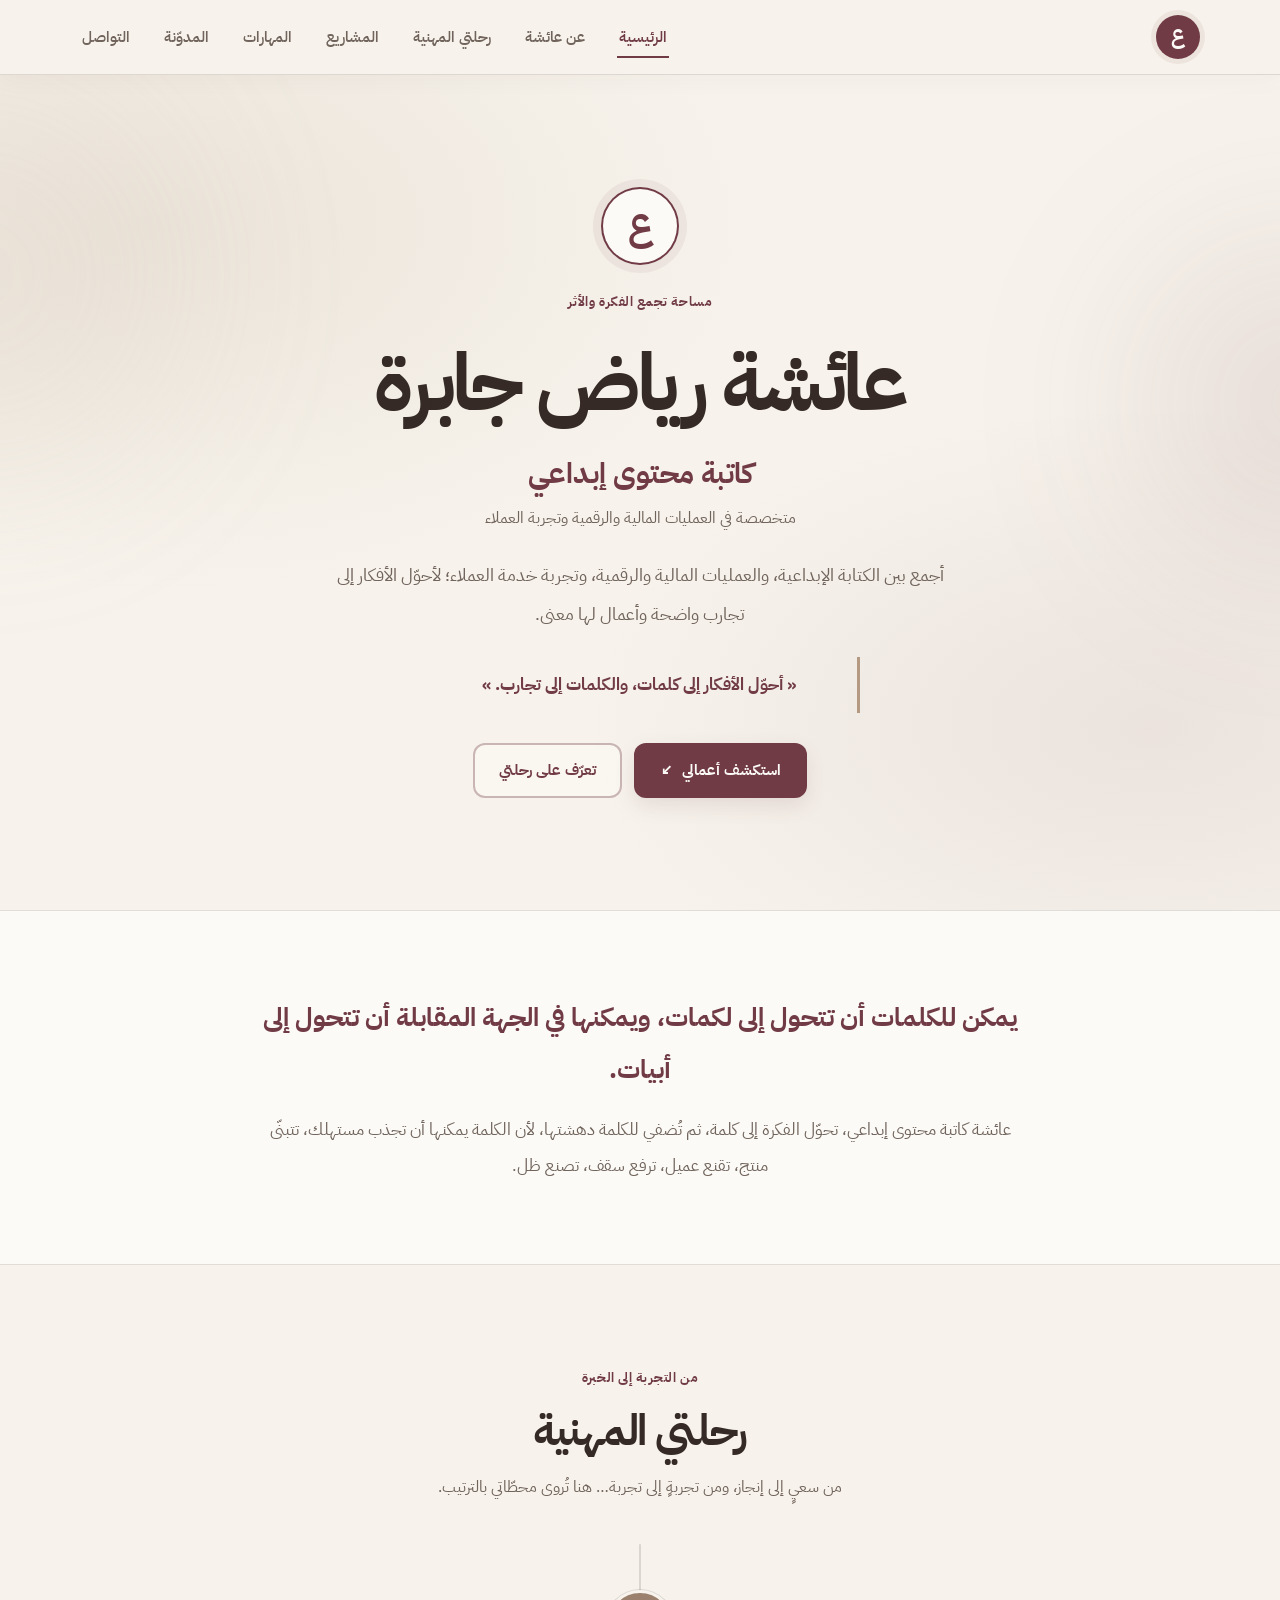
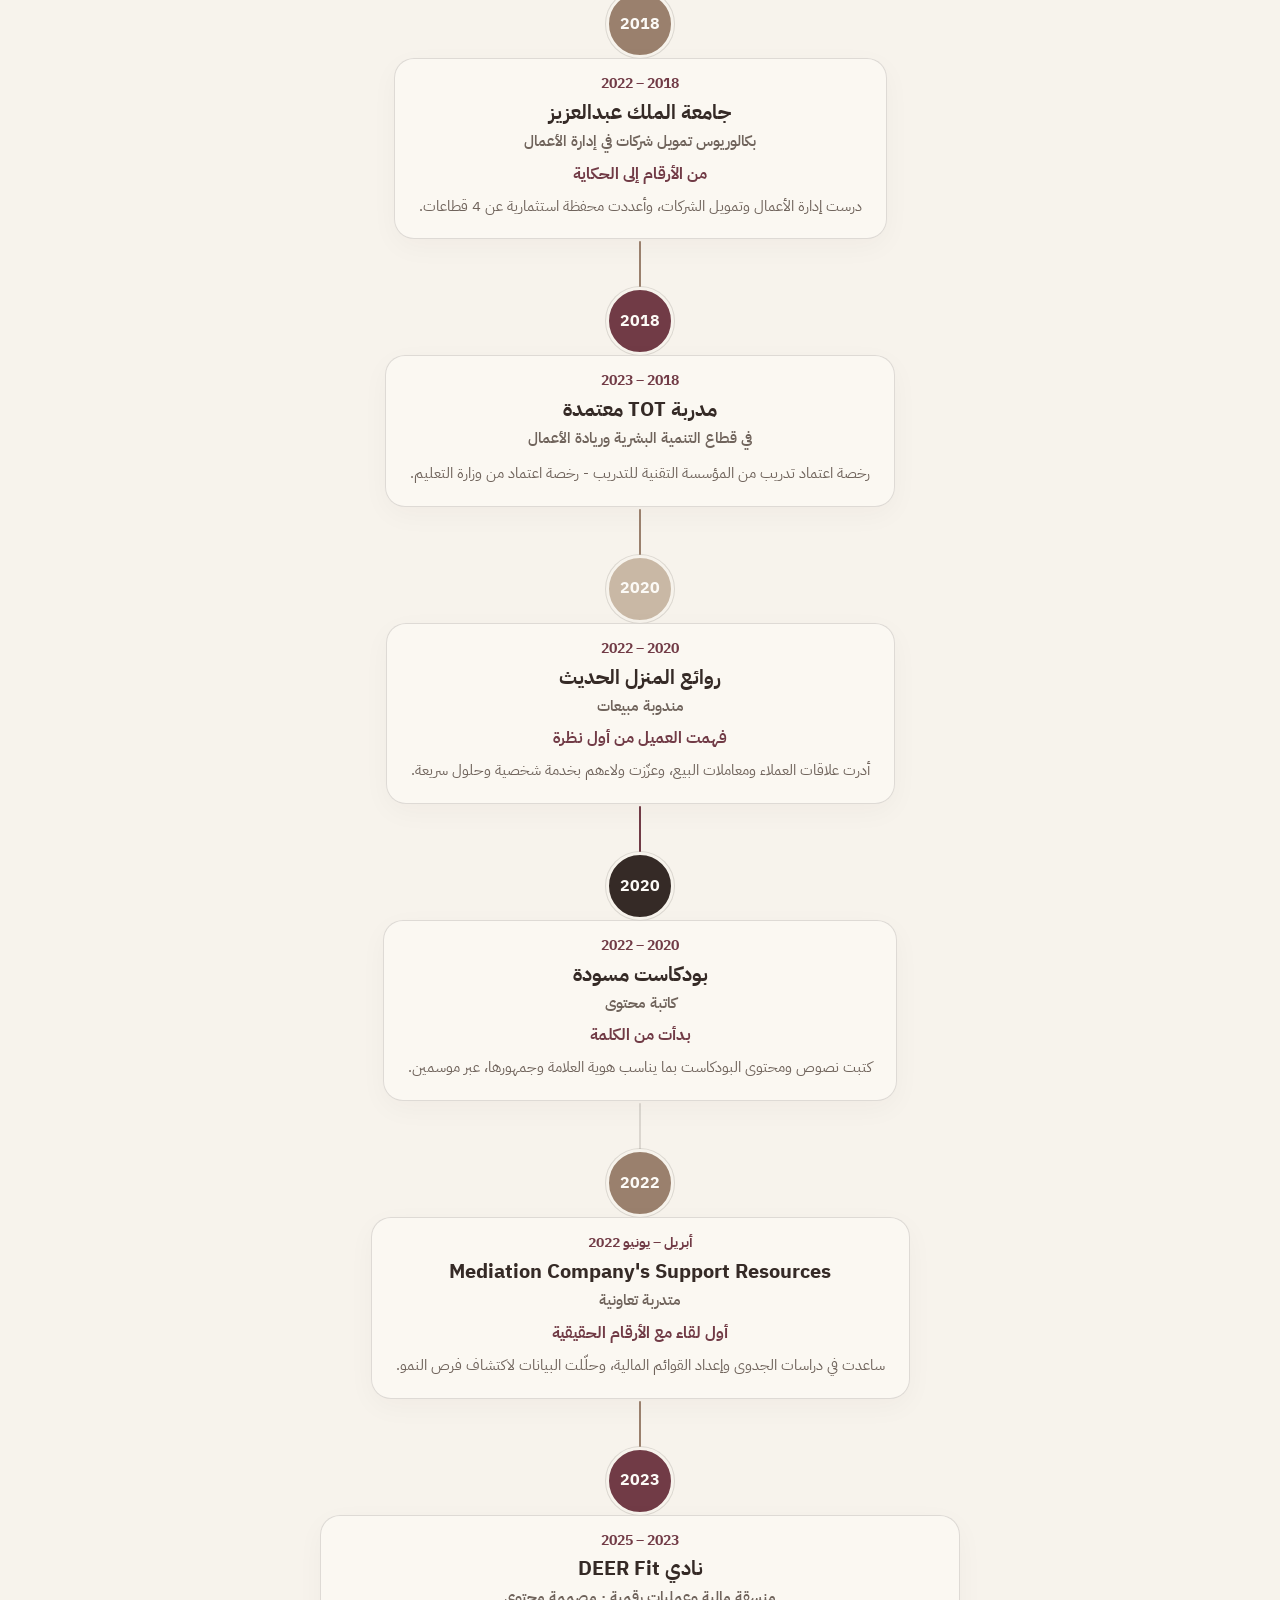
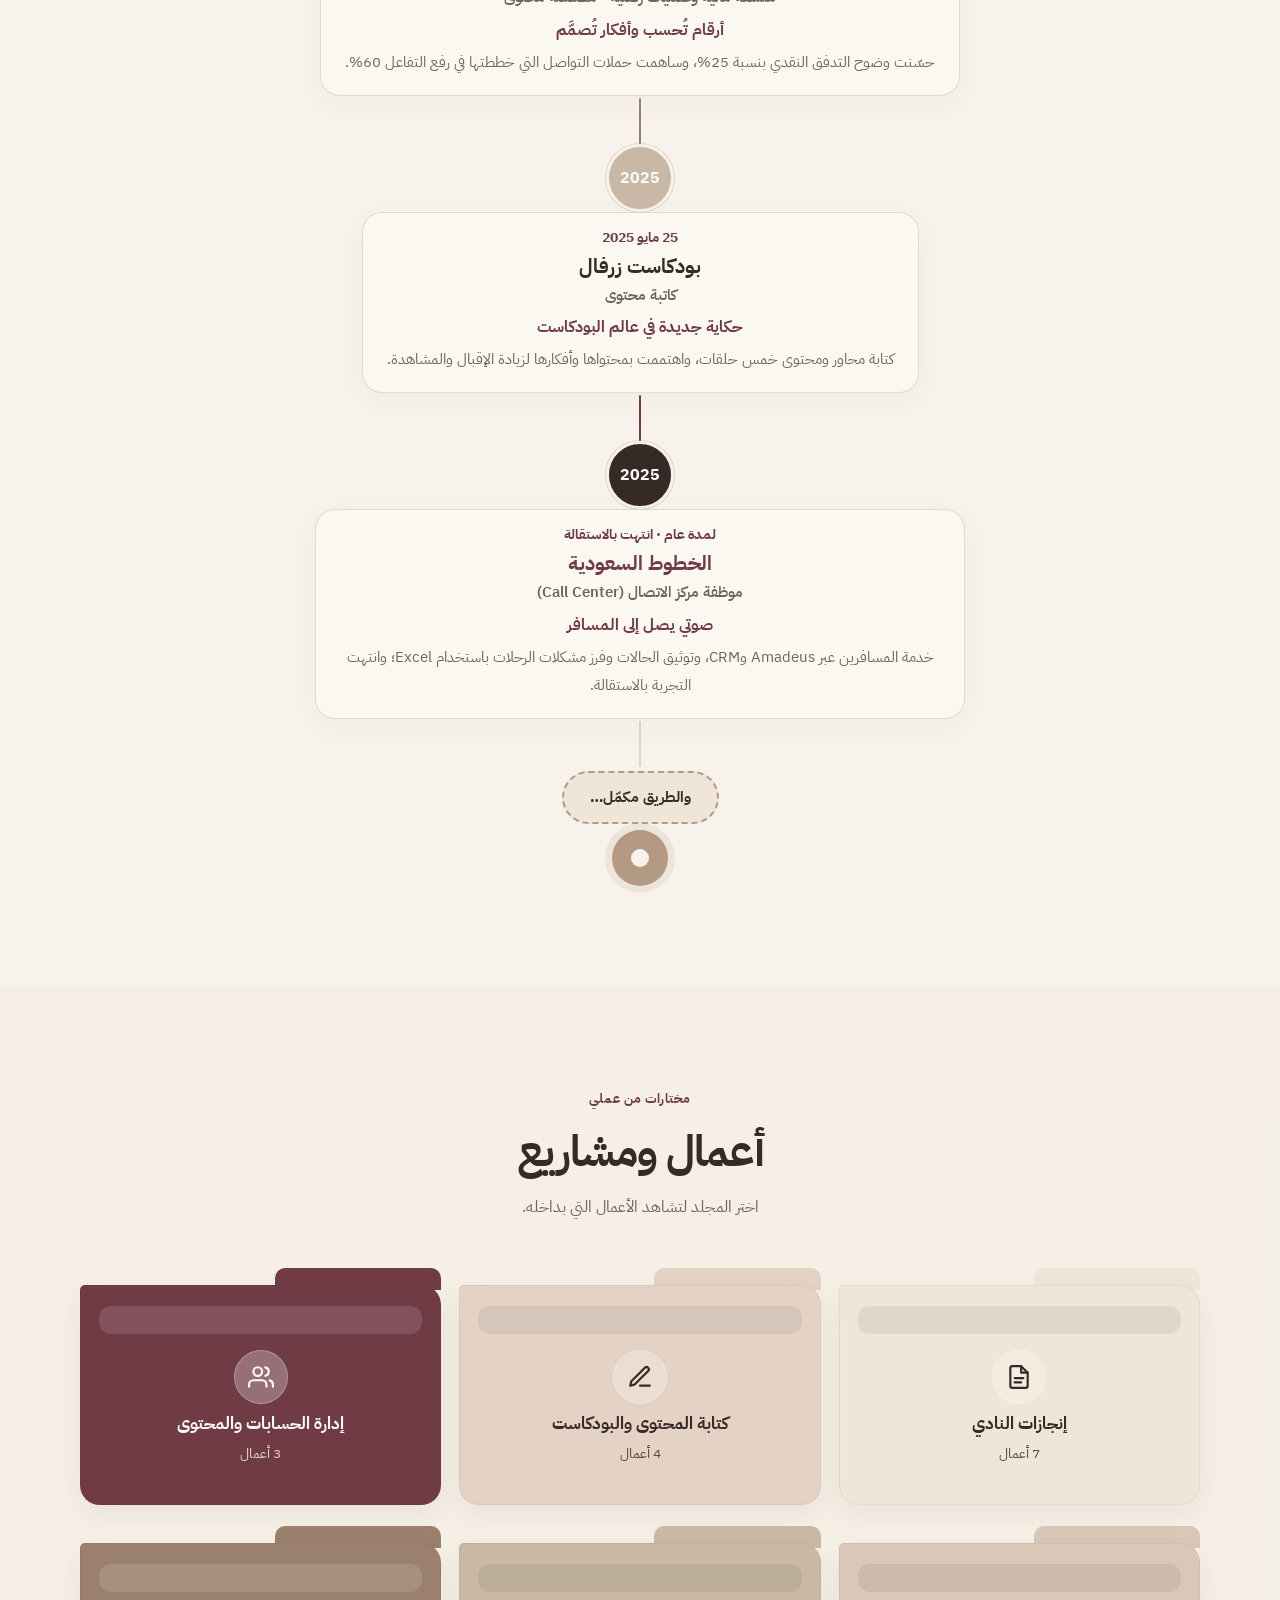
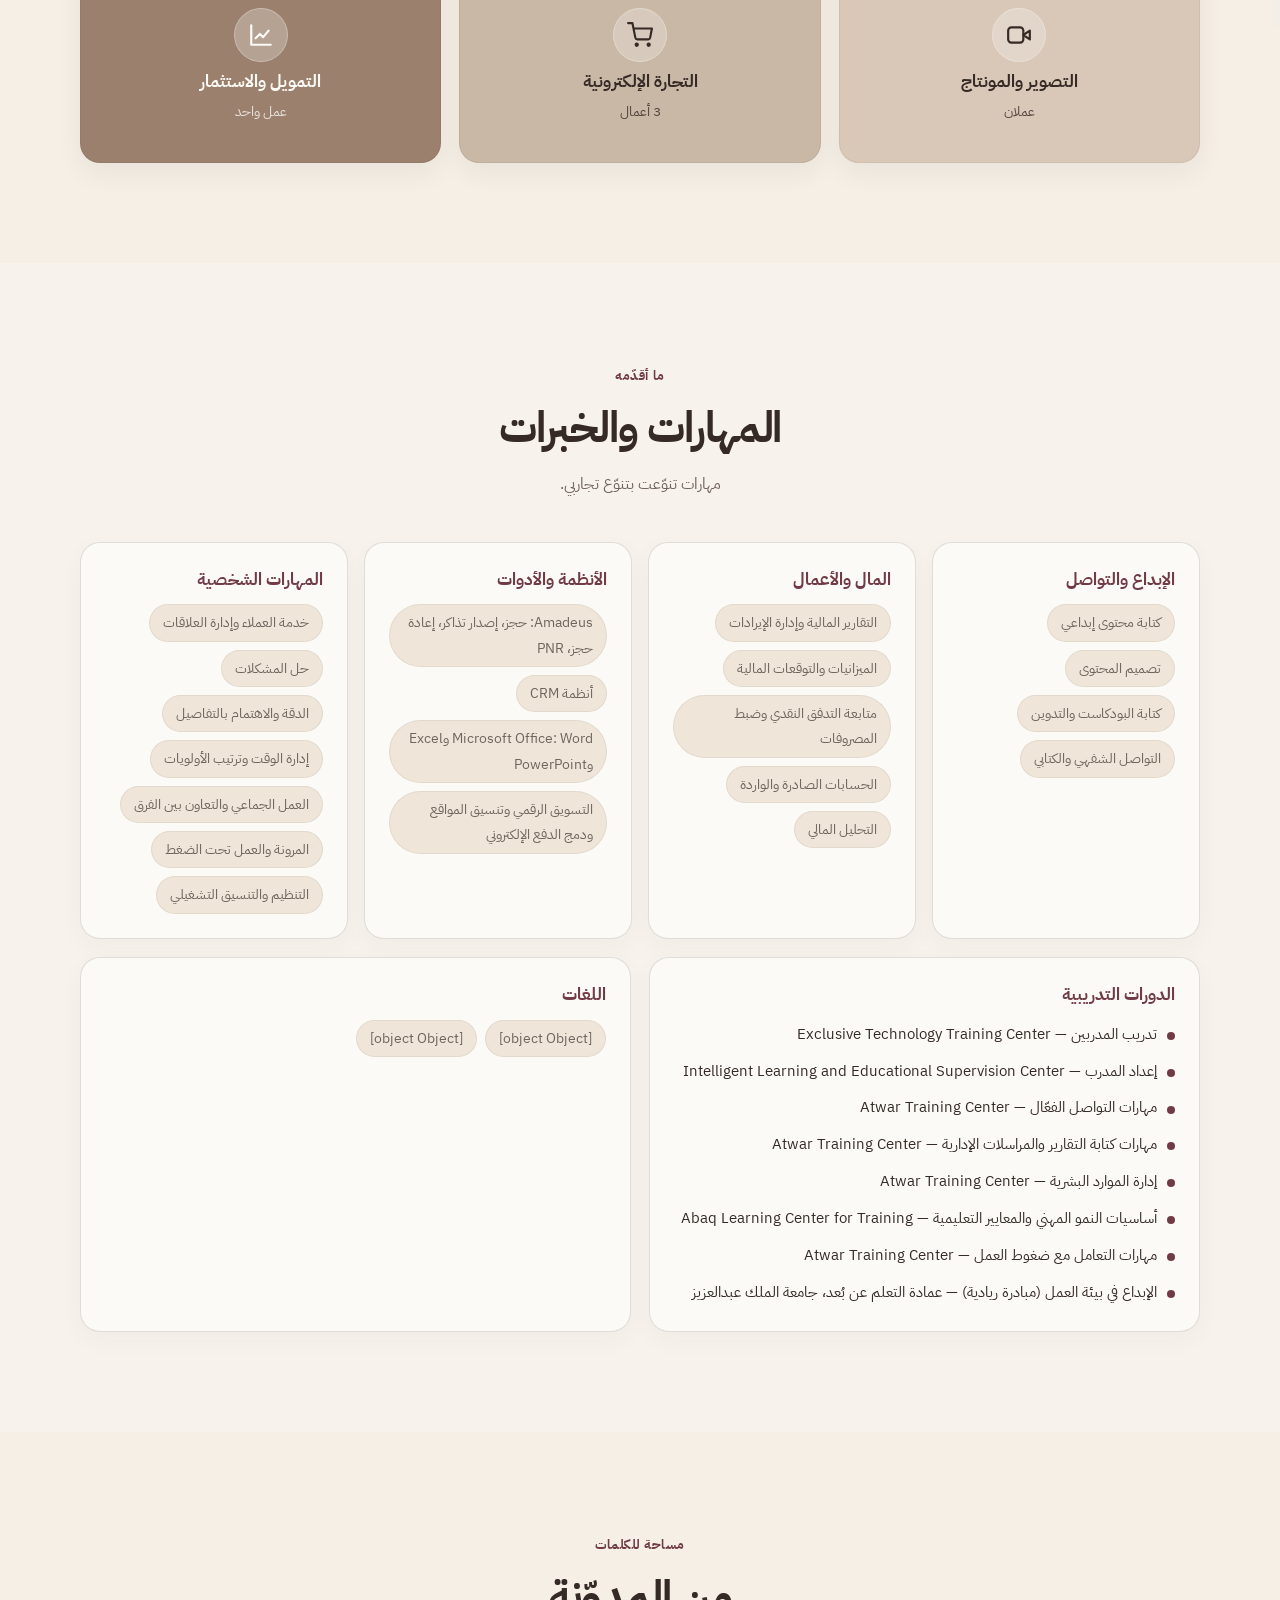
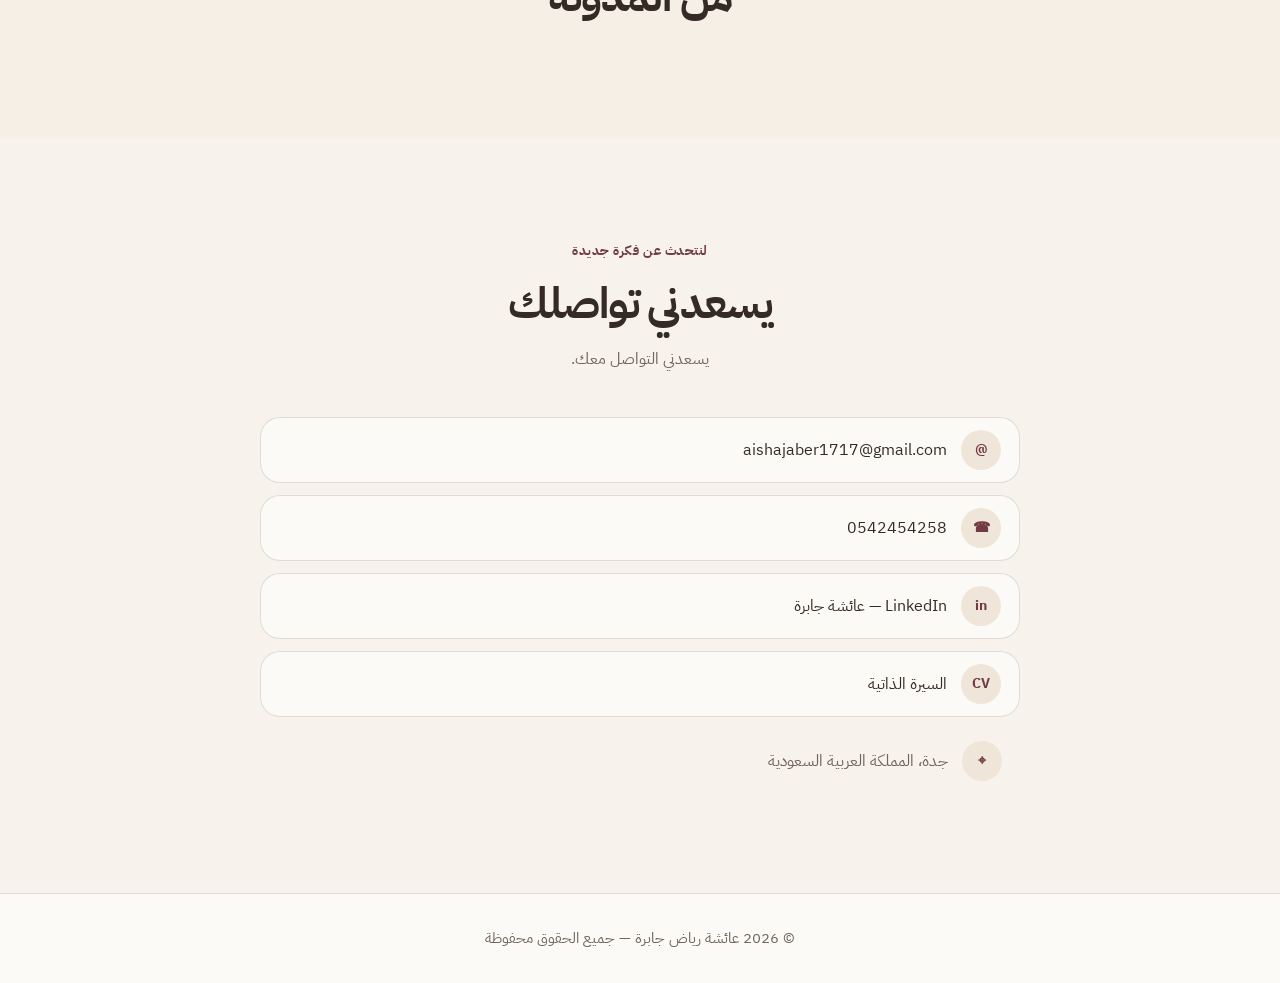
==== commit 3406f140: "Add files via upload" ====
--- a/index.html
+++ b/index.html
@@ -5,13 +5,13 @@
 <meta name="viewport" content="width=device-width, initial-scale=1, viewport-fit=cover">
 <title>عائشة رياض جابرة — كاتبة محتوى إبداعي</title>
 <meta name="description" content="ملف أعمال عائشة رياض جابرة، كاتبة محتوى إبداعي ومصممة محتوى: بودكاست، إعلانات، تجارة إلكترونية، وتمويل.">
-<meta name="theme-color" content="#0c1a35">
+<meta name="theme-color" content="#F7F3EC">
 <meta property="og:title" content="عائشة رياض جابرة — كاتبة محتوى إبداعي">
-<meta property="og:description" content="أنا شُعلةٌ لا تنطفئ — ملف أعمال عائشة">
+<meta property="og:description" content="كاتبة محتوى إبداعي ومتخصصة في العمليات المالية والرقمية — ملف أعمال عائشة رياض جابرة">
 <meta property="og:image" content="img-bg-gradient.jpg">
 <link rel="preconnect" href="https://fonts.googleapis.com">
 <link rel="preconnect" href="https://fonts.gstatic.com" crossorigin>
-<link href="https://fonts.googleapis.com/css2?family=Cairo:wght@400;500;600;700;800&display=swap" rel="stylesheet">
+<link href="https://fonts.googleapis.com/css2?family=IBM+Plex+Sans+Arabic:wght@400;500;600;700&family=Cairo:wght@400;500;600;700;800&display=swap" rel="stylesheet">
 <link rel="stylesheet" href="style.css">
 </head>
 <body>
@@ -23,7 +23,8 @@
     <nav>
       <ul class="menu" id="menu">
         <li><a href="#home">الرئيسية</a></li>
-        <li><a href="#journey">المحطات</a></li>
+        <li><a href="#about">عن عائشة</a></li>
+        <li><a href="#journey">رحلتي المهنية</a></li>
         <li><a href="#projects">المشاريع</a></li>
         <li><a href="#skills">المهارات</a></li>
         <li><a href="#blog">المدوّنة</a></li>
@@ -38,14 +39,15 @@
     <div class="glow g1"></div><div class="glow g2"></div>
     <div class="wrap hero-in">
       <div class="monogram"><span>ع</span></div>
-      <p class="kicker">ملف أعمال</p>
+      <p class="kicker">مساحة تجمع الفكرة والأثر</p>
       <h1 data-name>عائشة رياض جابرة</h1>
       <p class="role" data-role>كاتبة محتوى إبداعي</p>
       <p class="subrole" data-subrole></p>
+      <p class="hero-summary">أجمع بين الكتابة الإبداعية، والعمليات المالية والرقمية، وتجربة خدمة العملاء؛ لأحوّل الأفكار إلى تجارب واضحة وأعمال لها معنى.</p>
       <p class="quote"><span id="tagline"></span><small id="tagline-author"></small></p>
       <div class="cta">
-        <a class="btn btn-main" href="#projects">استكشف المشاريع</a>
-        <a class="btn btn-line" href="#contact">للتواصل</a>
+        <a class="btn btn-main" href="#projects">استكشف أعمالي <span aria-hidden="true">↙</span></a>
+        <a class="btn btn-line" href="#journey">تعرّف على رحلتي</a>
       </div>
     </div>
   </section>
@@ -58,7 +60,8 @@
 
   <section id="journey">
     <div class="wrap narrow">
-      <h2 class="sec-title">المحطات</h2>
+      <p class="section-kicker">من التجربة إلى الخبرة</p>
+      <h2 class="sec-title">رحلتي المهنية</h2>
       <p class="sec-intro">من سعيٍ إلى إنجاز، ومن تجربةٍ إلى تجربة… هنا تُروى محطّاتي بالترتيب.</p>
       <div class="vline" id="vline"></div>
     </div>
@@ -66,7 +69,8 @@
 
   <section id="projects">
     <div class="wrap">
-      <h2 class="sec-title">المشاريع</h2>
+      <p class="section-kicker">مختارات من عملي</p>
+      <h2 class="sec-title">أعمال ومشاريع</h2>
       <p class="sec-intro">اختر المجلد لتشاهد الأعمال التي بداخله.</p>
       <div class="folders" id="folders"></div>
       <div id="locked-wrap"></div>
@@ -75,7 +79,8 @@
 
   <section id="skills">
     <div class="wrap">
-      <h2 class="sec-title">المهارات</h2>
+      <p class="section-kicker">ما أقدّمه</p>
+      <h2 class="sec-title">المهارات والخبرات</h2>
       <p class="sec-intro">مهارات تنوّعت بتنوّع تجاربي.</p>
       <div class="skill-grid" id="skills-grid"></div>
       <div class="skill-extra" id="skills-extra"></div>
@@ -84,14 +89,16 @@
 
   <section id="blog">
     <div class="wrap narrow">
-      <h2 class="sec-title">المدوّنة</h2>
+      <p class="section-kicker">مساحة للكلمات</p>
+      <h2 class="sec-title">من المدوّنة</h2>
       <div id="blog-area"></div>
     </div>
   </section>
 
   <section id="contact">
     <div class="wrap narrow">
-      <h2 class="sec-title">للتواصل</h2>
+      <p class="section-kicker">لنتحدث عن فكرة جديدة</p>
+      <h2 class="sec-title">يسعدني تواصلك</h2>
       <p class="sec-intro">يسعدني التواصل معك.</p>
       <div class="contact-list" id="contact-list"></div>
     </div>
--- a/style.css
+++ b/style.css
@@ -198,3 +198,142 @@
 @media(prefers-reduced-motion:reduce){.reveal{opacity:1;transform:none;transition:none}html{scroll-behavior:auto}.sheet{animation:none}}
 :focus-visible{outline:3px solid var(--peach);outline-offset:3px}
 body.lock{overflow:hidden}
+
+
+/* ============================================================
+   Aisha editorial refresh — warm, calm, portfolio-first design
+   ============================================================ */
+:root{
+  --bg:#F7F3EC;
+  --bg-2:#FCFAF6;
+  --surface:#EFE6D9;
+  --surface-2:#E7D9CA;
+  --line:rgba(53,42,38,.14);
+  --text:#352A26;
+  --text-soft:#70645C;
+  --head:#352A26;
+  --blue:#713B46;
+  --blue-2:#9A806D;
+  --crimson:#713B46;
+  --magenta:#9A806D;
+  --peach:#B59A83;
+  --ink:#352A26;
+  --radius:26px;
+  --font:"IBM Plex Sans Arabic","Cairo","Segoe UI",Tahoma,sans-serif;
+}
+html{background:var(--bg)}
+body{background:var(--bg);color:var(--text);font-size:16px;line-height:1.9}
+.wrap{width:min(1120px,100% - 40px)}
+.narrow{width:min(760px,100% - 40px)}
+section{padding:clamp(58px,8vw,100px) 0}
+section:nth-of-type(even){background:rgba(239,230,217,.32)}
+.nav{background:rgba(247,243,236,.91);border-bottom:1px solid var(--line);box-shadow:0 4px 24px rgba(53,42,38,.035)}
+.nav-in{height:74px}
+.logo{background:var(--blue);color:var(--bg-2);width:44px;height:44px;box-shadow:0 0 0 5px rgba(113,59,70,.08)}
+.menu{gap:clamp(12px,2.5vw,30px)}
+.menu a{color:var(--text-soft);font-size:.94rem}
+.menu a:hover,.menu a.on{border-color:var(--blue);color:var(--blue)}
+.burger{color:var(--text)}
+@media(max-width:820px){.menu{top:74px;background:var(--bg-2);box-shadow:0 18px 24px rgba(53,42,38,.08)}}
+.hero{min-height:calc(90svh - 74px);padding:clamp(58px,9vw,112px) 0;position:relative;background:radial-gradient(ellipse at 12% 18%,rgba(201,184,165,.26),transparent 38%),radial-gradient(ellipse at 90% 78%,rgba(113,59,70,.09),transparent 35%),var(--bg)}
+.glow{filter:blur(100px);opacity:.13}
+.g1{background:#713B46;width:320px;height:320px;inset-inline-start:-180px;top:20%}
+.g2{background:#C9B8A5;width:400px;height:400px;inset-inline-end:-220px;top:0}
+.hero-in{max-width:850px}
+.monogram{width:78px;height:78px;margin-bottom:24px;padding:2px;background:var(--blue);box-shadow:0 0 0 8px rgba(113,59,70,.07)}
+.monogram span{background:var(--bg-2);color:var(--blue);font-size:2.35rem}
+.kicker,.section-kicker{color:var(--blue);font-size:.84rem;letter-spacing:.04em;font-weight:800}
+.hero h1{font-size:clamp(2.6rem,7.2vw,5rem);letter-spacing:-.045em;margin:8px 0 4px}
+.hero .role{color:var(--blue);font-size:clamp(1.25rem,3.6vw,1.8rem)}
+.hero .subrole{color:var(--text-soft);font-size:1.02rem}
+.hero-summary{max-width:610px;margin:22px auto 0;color:var(--text-soft);font-size:clamp(1rem,2.5vw,1.14rem);line-height:2.1}
+.quote{margin:24px auto 0;max-width:44ch;padding:12px 20px;border-inline-start:3px solid var(--peach)}
+.quote span{font-size:1.05rem;color:var(--blue);font-weight:700}
+.quote small{font-size:.8rem;color:var(--text-soft)}
+.cta{margin-top:30px;gap:12px}
+.btn{min-height:48px;padding:11px 24px;border-radius:12px;font-size:.95rem;transition:transform .22s,background .22s,border-color .22s}
+.btn:hover{transform:translateY(-2px)}
+.btn-main{background:var(--blue);color:var(--bg-2);box-shadow:0 8px 20px rgba(113,59,70,.12)}
+.btn-main:hover{background:#5D3039}
+.btn-line{border-color:rgba(113,59,70,.35);color:var(--blue);background:rgba(252,250,246,.45)}
+.btn-line:hover{background:var(--surface)}
+.btn-blue{background:var(--blue);color:var(--bg-2)}
+.about{padding:clamp(48px,7vw,80px) 0;text-align:center;background:var(--bg-2)!important;border-block:1px solid var(--line)}
+.about .lead{font-size:clamp(1.25rem,3.2vw,1.65rem);color:var(--blue);line-height:2}
+.about p+p{color:var(--text-soft);font-size:1.05rem;line-height:2.15}
+.section-kicker{text-align:center;margin-bottom:8px}
+.sec-title{font-size:clamp(1.9rem,4.7vw,2.7rem);letter-spacing:-.025em;margin-bottom:8px}
+.sec-intro{max-width:600px;margin:0 auto 42px;color:var(--text-soft);font-size:1rem}
+.vline{position:relative}
+.bubble{width:68px;height:68px;font-size:1rem;border:3px solid var(--bg);box-shadow:0 0 0 1px var(--line);background:var(--c,var(--peach));color:#FCFAF6}
+.seg{height:46px;width:2px;background:var(--line)}
+.seg::after{display:none}
+.entry{max-width:650px;padding:12px 24px 18px;margin:0 auto 2px;background:rgba(252,250,246,.7);border:1px solid var(--line);border-radius:20px;box-shadow:0 8px 28px rgba(53,42,38,.035)}
+.entry .period{color:var(--blue);font-size:.85rem}
+.entry h3{font-size:1.25rem;color:var(--text)}
+.entry .erole{color:var(--text-soft);font-size:.94rem}
+.entry h4{color:var(--blue);filter:none;font-size:1rem;margin:6px 0}
+.entry p{color:var(--text-soft);font-size:.95rem}
+.entry.now h3{color:var(--blue)}
+.endpill{background:var(--surface);border-color:var(--peach);color:var(--text);font-size:.95rem}
+.endbub{background:var(--peach);box-shadow:0 0 0 7px rgba(181,154,131,.16)}
+.endbub::after{background:var(--bg)}
+.folders{gap:18px}
+.folder{margin-top:20px}
+.folder .tab{height:22px;border-radius:10px 10px 0 0}
+.folder .body{min-height:220px;padding:20px 18px 24px;border-radius:5px 20px 20px 20px;box-shadow:0 10px 28px rgba(53,42,38,.06);border:1px solid rgba(53,42,38,.06);transition:box-shadow .25s}
+.folder:hover .body{box-shadow:0 18px 34px rgba(53,42,38,.1)}
+.folder .bar{height:28px}
+.folder .ico{width:54px;height:54px;background:rgba(252,250,246,.28);color:var(--fc);border:1px solid rgba(252,250,246,.28)}
+.folder .fname{font-size:1.04rem}
+.folder .fcount{font-size:.85rem;opacity:.8}
+.locked{background:var(--bg-2);border-color:var(--line)}
+.locked h3{color:var(--text)}
+.locked p{color:var(--text-soft)}
+.lockbtn{background:var(--blue);color:var(--bg-2)}
+.sheet{background:var(--bg-2);border-color:var(--line);box-shadow:0 24px 80px rgba(53,42,38,.18)}
+.sheet-head{border-color:var(--line)}
+.x{background:var(--surface);color:var(--text);border-color:var(--line)}
+.card{background:var(--bg-2);border-color:var(--line);box-shadow:0 8px 24px rgba(53,42,38,.04)}
+.card-img{background:#E7D9CA;border-color:var(--line)}
+.card-img.ph{background:linear-gradient(135deg,#713B46,#9A806D)}
+.card-body h4,.account h4{color:var(--text)}
+.card-body p,.account p{color:var(--text-soft)}
+.avatar{background:var(--blue)}
+.avatar .letter{background:var(--surface);color:var(--blue)}
+.account .atag{color:var(--blue)}
+.skill-grid{gap:16px}
+.skill-box{background:var(--bg-2);border:1px solid var(--line);border-radius:20px;padding:24px;box-shadow:0 8px 26px rgba(53,42,38,.035)}
+.skill-box h3{color:var(--blue);font-size:1.08rem}
+.chips li{background:var(--surface);border-color:rgba(53,42,38,.07);color:var(--text-soft);padding:5px 13px;font-size:.88rem}
+.courses li::before{background:var(--blue)}
+.post{background:var(--bg-2);border-color:var(--line);transition:transform .2s,border-color .2s}
+.post:hover{border-color:var(--blue);transform:translateY(-2px)}
+.post time{color:var(--blue)}
+.post p{color:var(--text-soft)}
+.blog-card{background:var(--surface);border:1px solid var(--line);color:var(--text)}
+.blog-card p{color:var(--text)}
+.contact-list a{background:var(--bg-2);border-color:var(--line);transition:transform .2s,border-color .2s}
+.contact-list a:hover{border-color:var(--blue);transform:translateX(-3px)}
+.contact-list .ic{background:var(--surface);color:var(--blue)}
+.contact-list .plain{color:var(--text-soft)}
+footer{border-color:var(--line);color:var(--text-soft);background:var(--bg-2)}
+.article time{color:var(--blue)}
+.term{background:#352A26;border-color:var(--line)}
+@media(max-width:600px){
+  .wrap,.narrow{width:calc(100% - 28px)}
+  .nav-in{height:66px}
+  .hero{min-height:auto;padding:64px 0 72px}
+  .hero h1{font-size:clamp(2.25rem,10vw,3.25rem)}
+  .hero-summary{font-size:.98rem}
+  .cta .btn{flex:1 1 100%;max-width:320px}
+  .quote{padding:10px 14px}
+  .sec-intro{margin-bottom:30px}
+  .folders{gap:12px;grid-template-columns:repeat(2,minmax(0,1fr))}
+  .folder .body{min-height:196px;padding:14px 10px 18px}
+  .folder .fname{font-size:.95rem}
+  .folder .ico{width:48px;height:48px}
+  .entry{padding:12px 15px}
+  .sheet-body{padding:14px;grid-template-columns:1fr}
+}
+@media(prefers-reduced-motion:reduce){.folder,.btn,.post,.contact-list a{transition:none}}
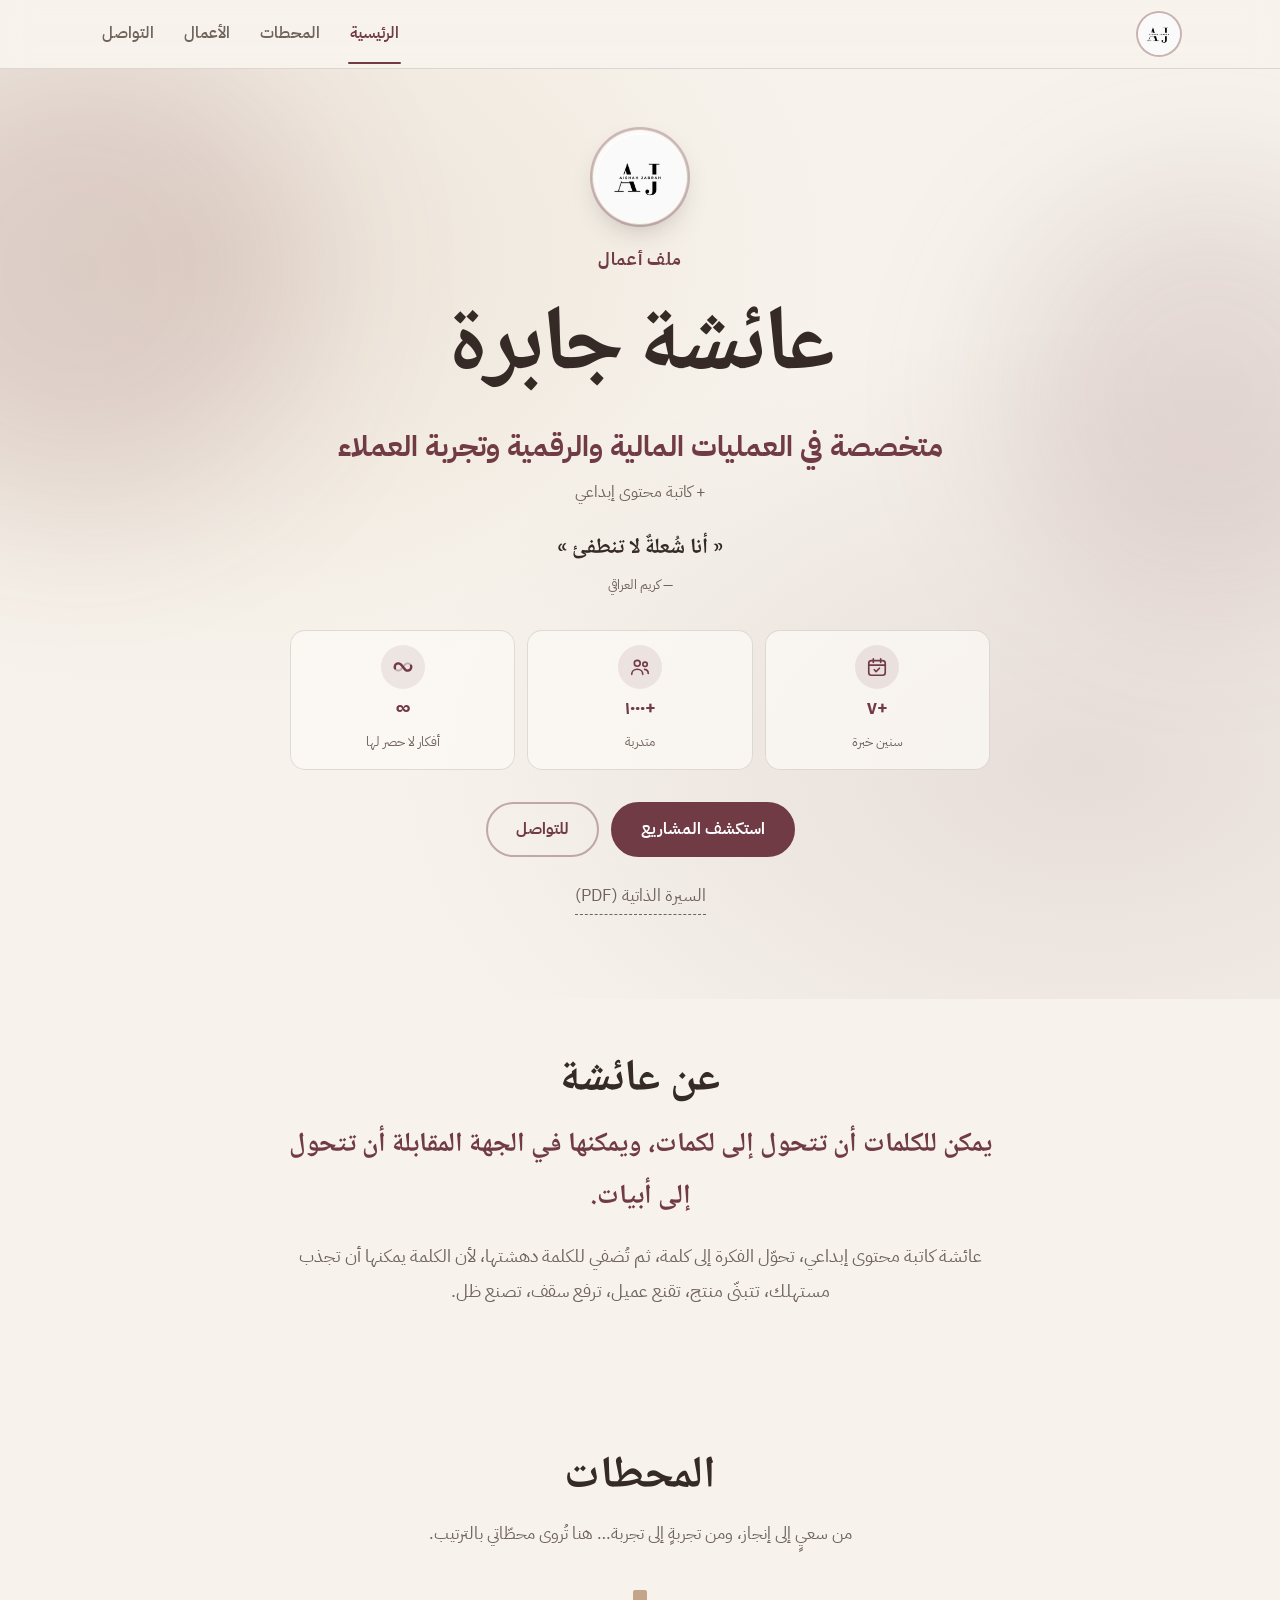
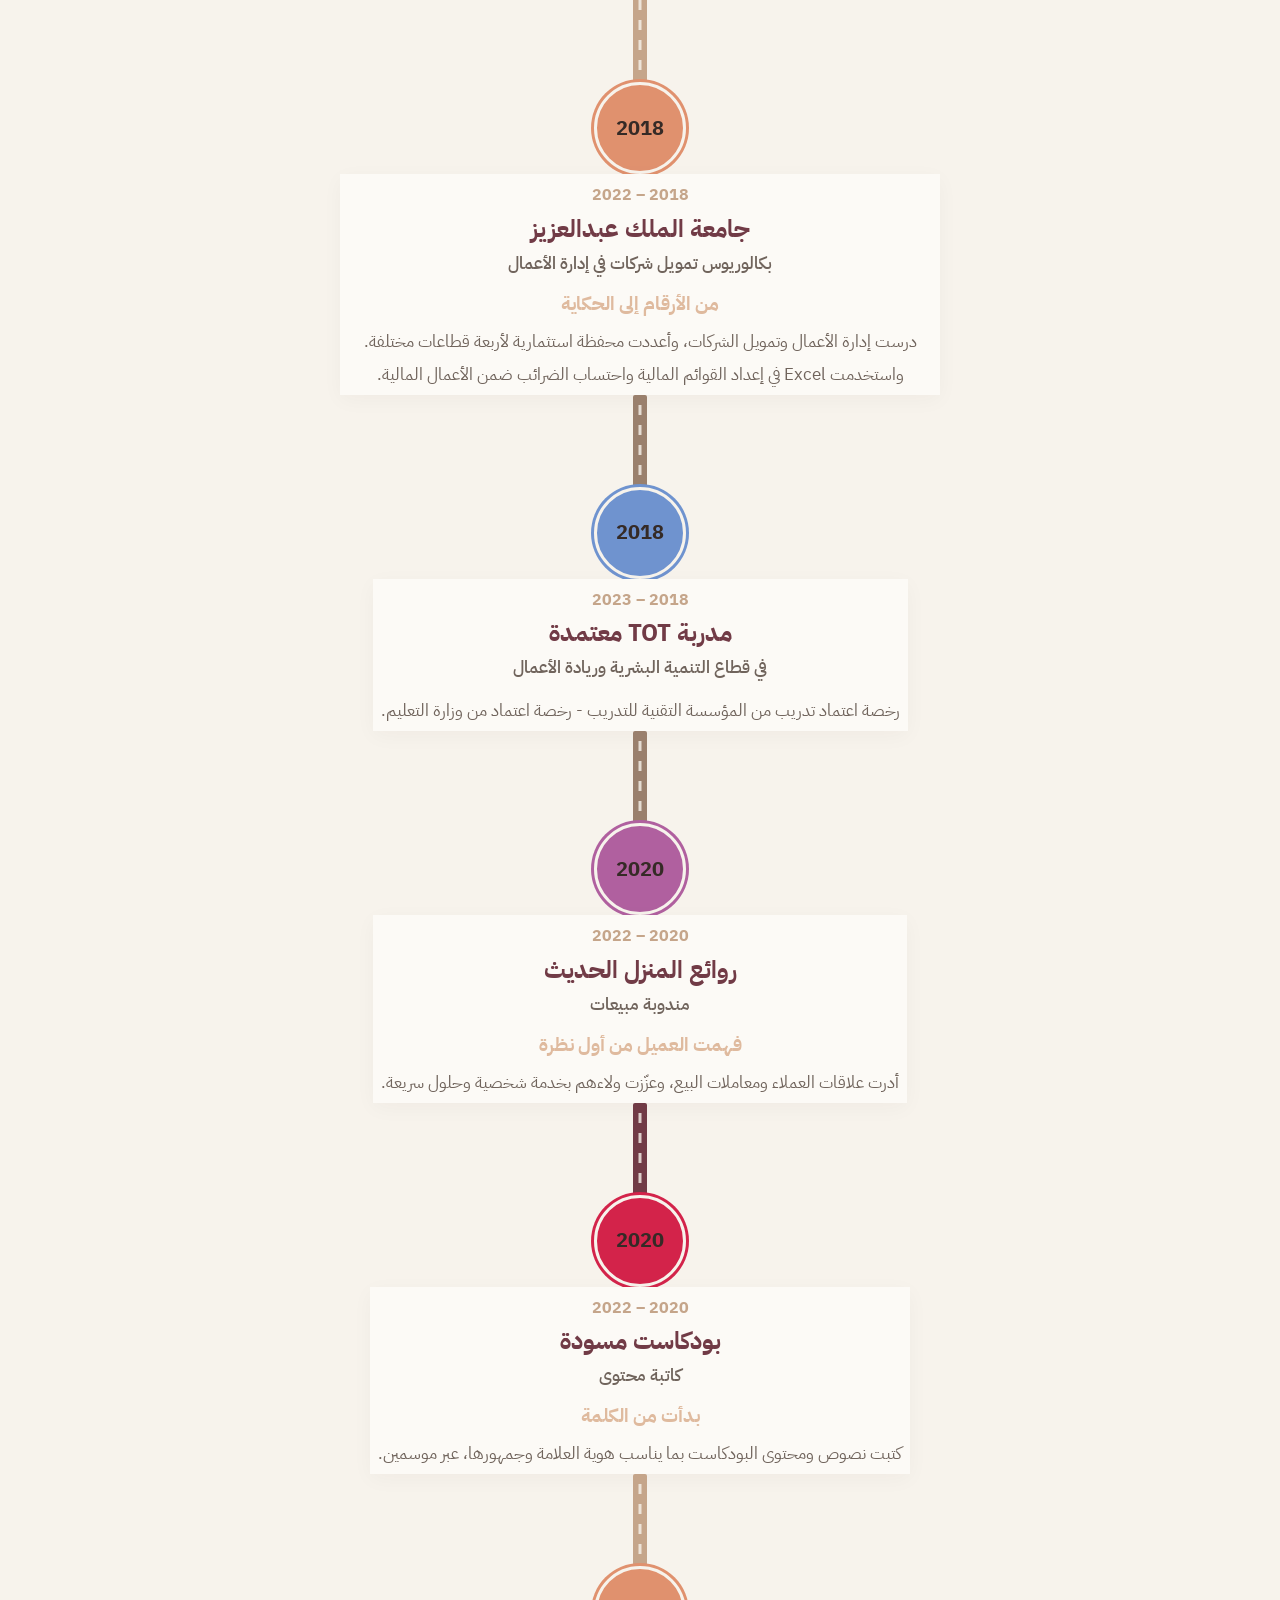
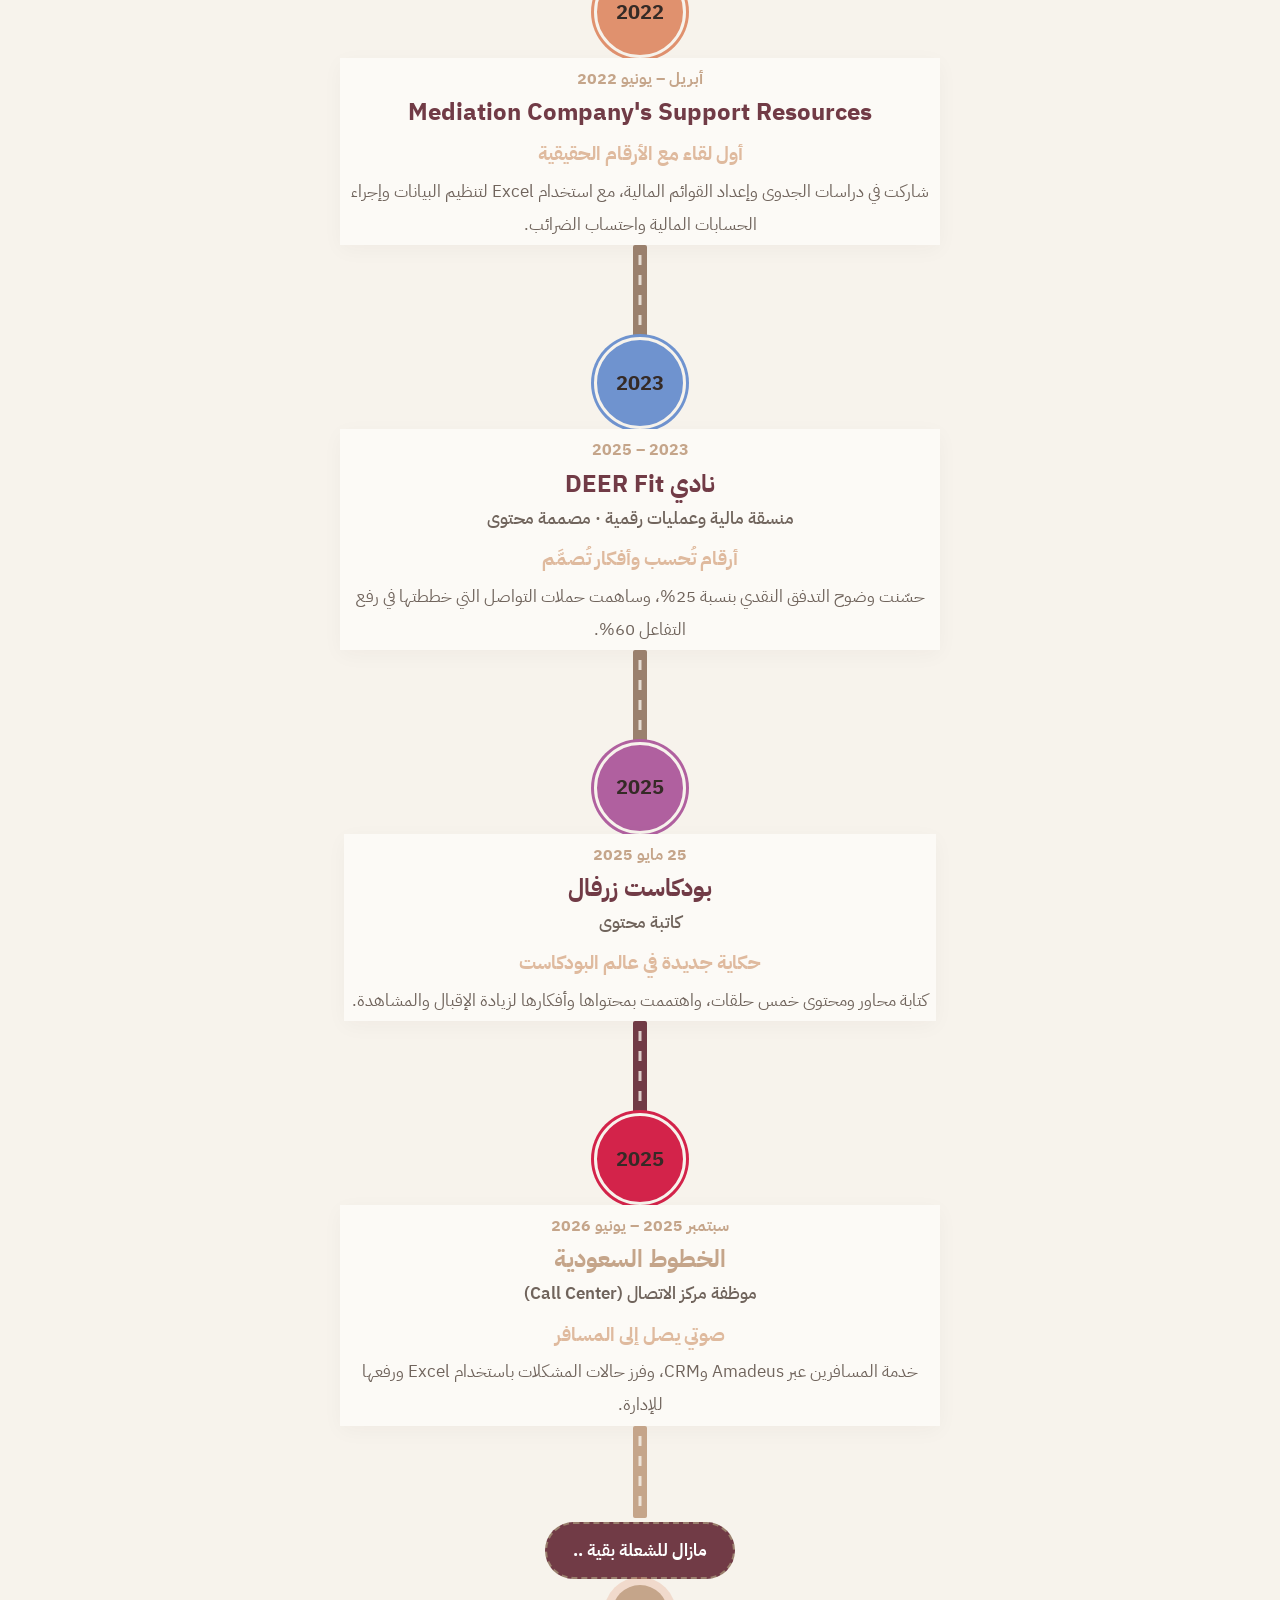
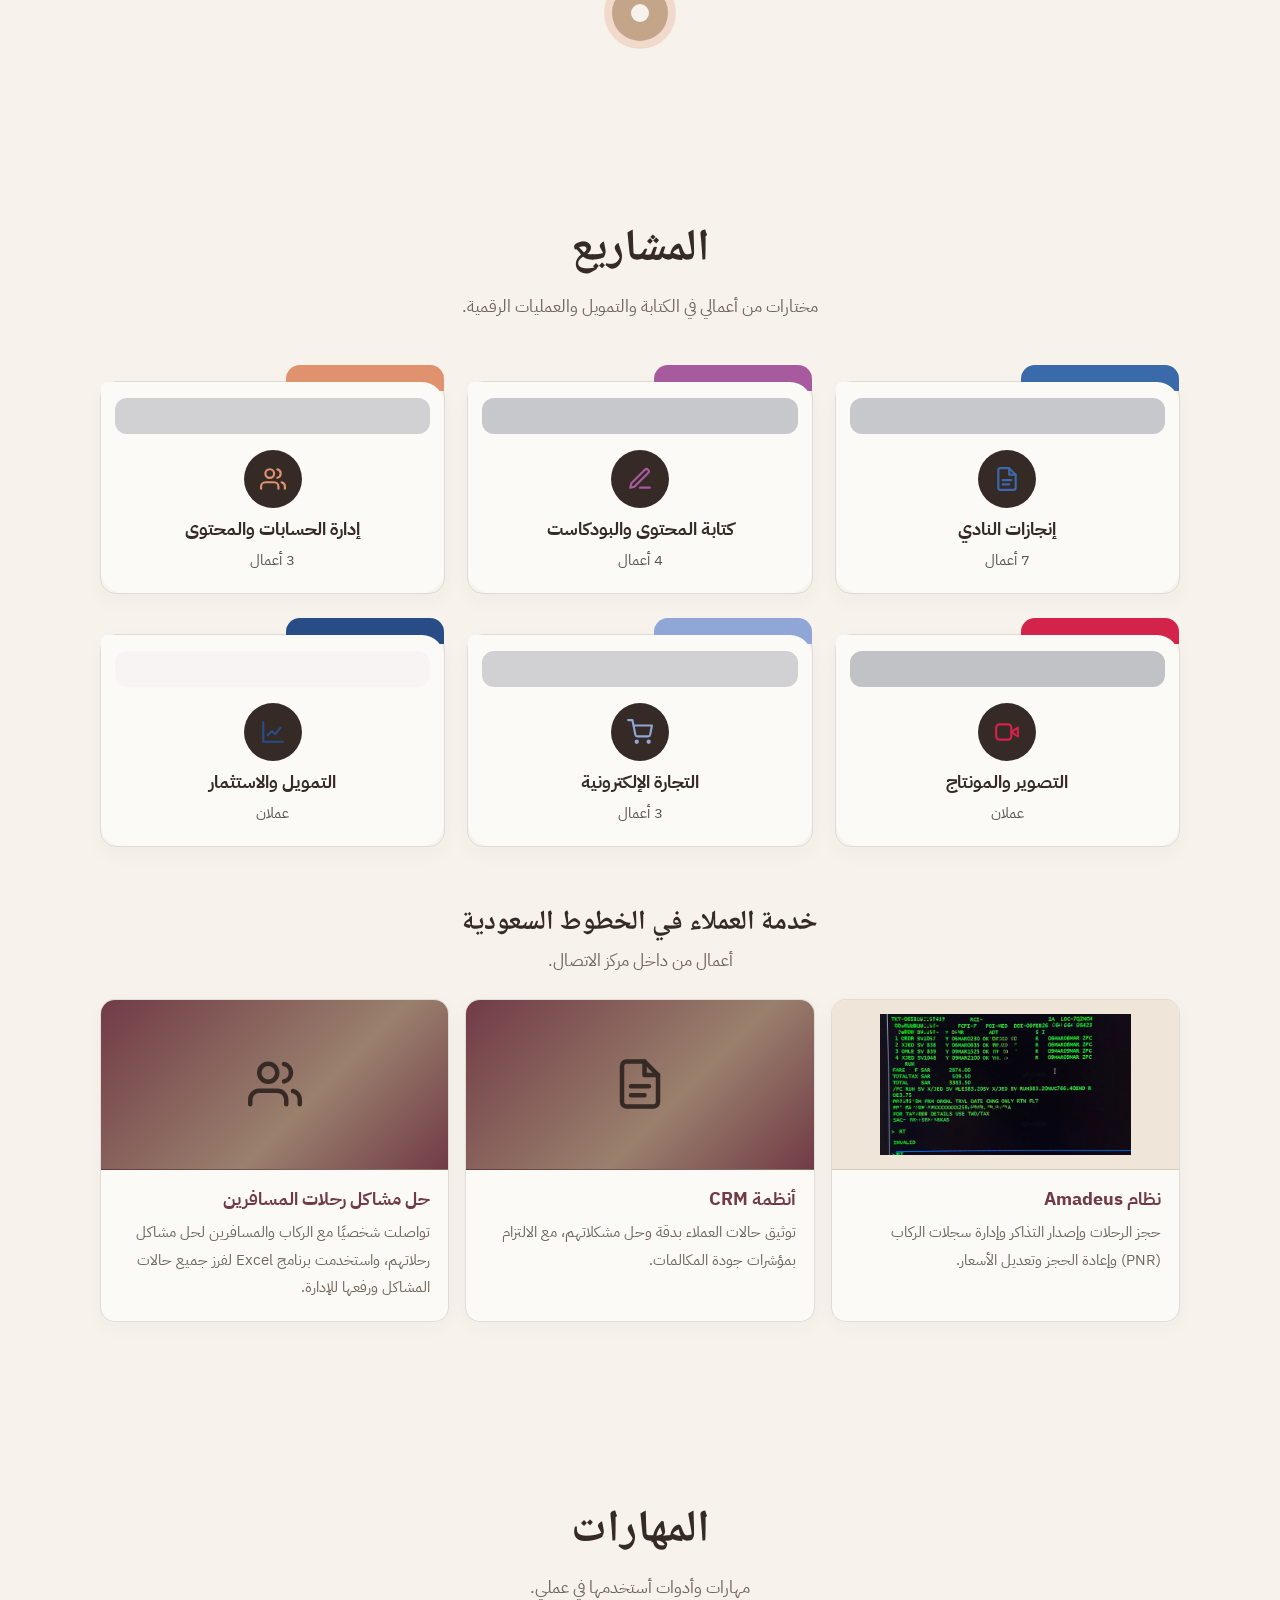
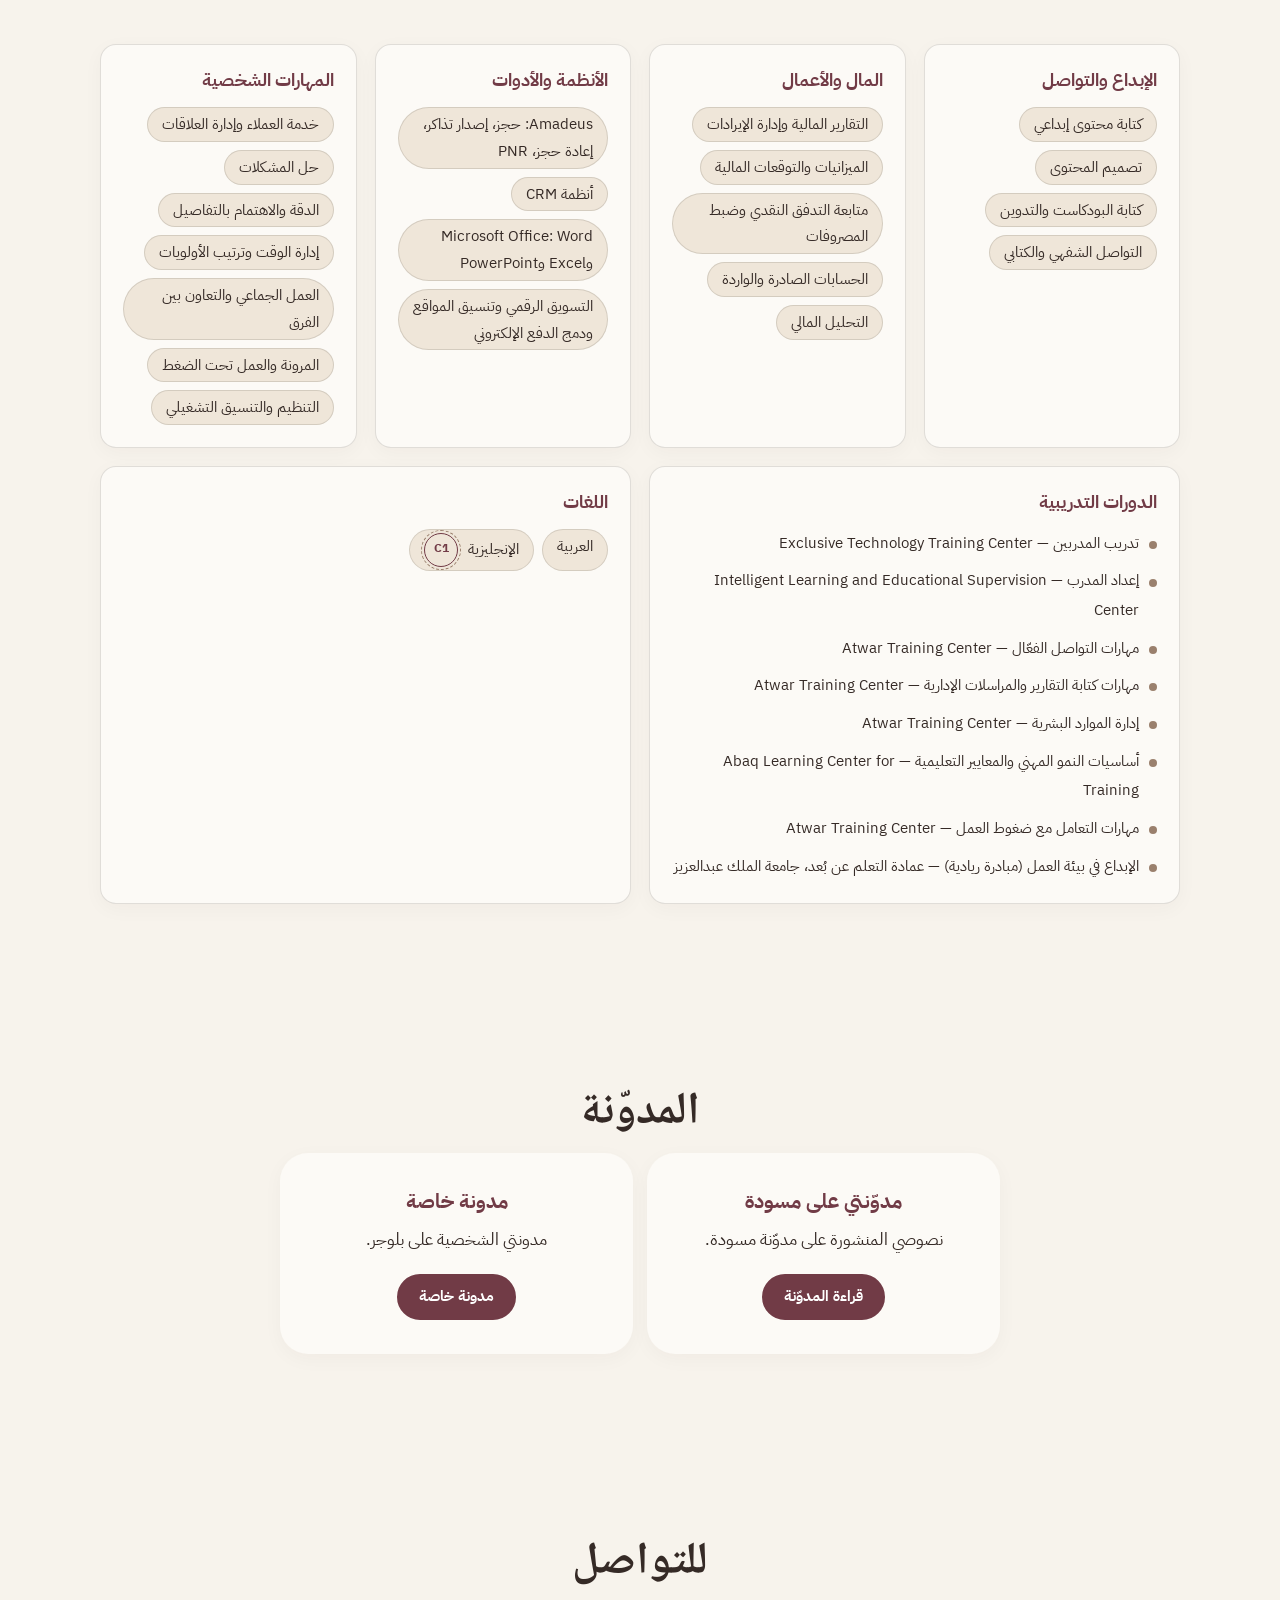
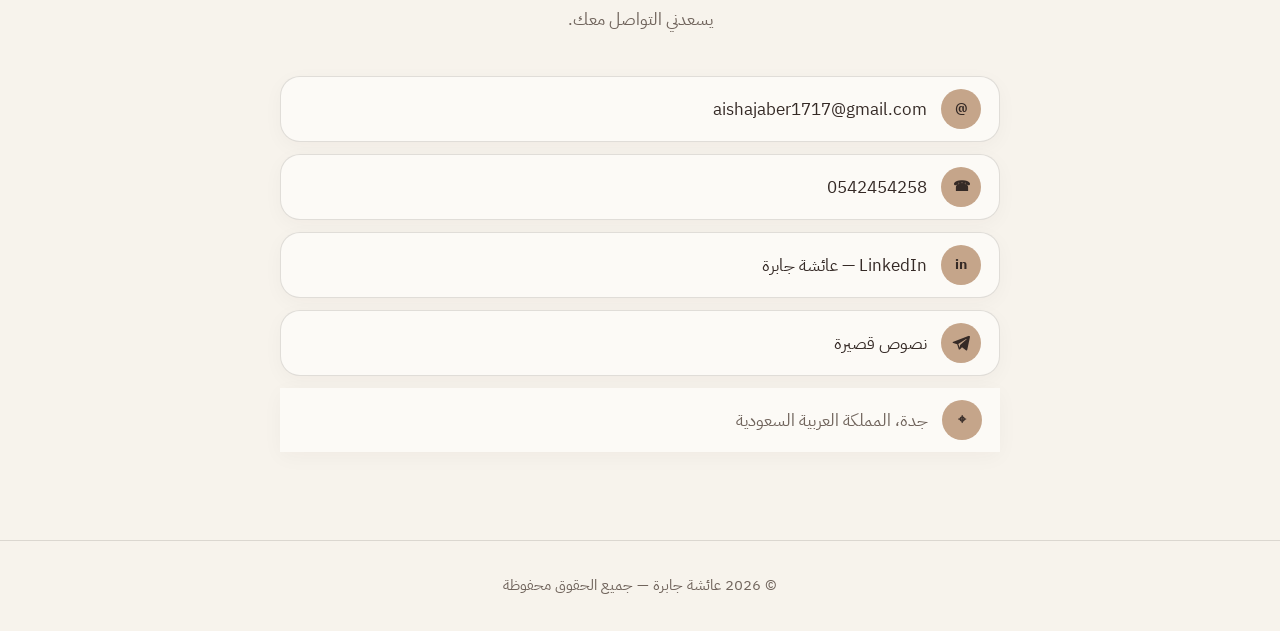
==== commit 6ee28dad: "Add files via upload" ====
--- a/index.html
+++ b/index.html
@@ -3,31 +3,28 @@
 <head>
 <meta charset="utf-8">
 <meta name="viewport" content="width=device-width, initial-scale=1, viewport-fit=cover">
-<title>عائشة رياض جابرة — كاتبة محتوى إبداعي</title>
-<meta name="description" content="ملف أعمال عائشة رياض جابرة، كاتبة محتوى إبداعي ومصممة محتوى: بودكاست، إعلانات، تجارة إلكترونية، وتمويل.">
+<title>عائشة جابرة — ملف أعمال إبداعي</title>
+<meta name="description" content="ملف أعمال عائشة جابرة، كاتبة محتوى إبداعي ومصممة محتوى: بودكاست، إعلانات، تجارة إلكترونية، وتمويل.">
 <meta name="theme-color" content="#F7F3EC">
-<meta property="og:title" content="عائشة رياض جابرة — كاتبة محتوى إبداعي">
-<meta property="og:description" content="كاتبة محتوى إبداعي ومتخصصة في العمليات المالية والرقمية — ملف أعمال عائشة رياض جابرة">
+<meta property="og:title" content="عائشة جابرة — كاتبة محتوى إبداعي">
+<meta property="og:description" content="أنا شُعلةٌ لا تنطفئ — ملف أعمال عائشة">
 <meta property="og:image" content="img-bg-gradient.jpg">
 <link rel="preconnect" href="https://fonts.googleapis.com">
 <link rel="preconnect" href="https://fonts.gstatic.com" crossorigin>
-<link href="https://fonts.googleapis.com/css2?family=IBM+Plex+Sans+Arabic:wght@400;500;600;700&family=Cairo:wght@400;500;600;700;800&display=swap" rel="stylesheet">
+<link href="https://fonts.googleapis.com/css2?family=IBM+Plex+Sans+Arabic:wght@400;500;600;700&family=Noto+Naskh+Arabic:wght@400;500;600;700&display=swap" rel="stylesheet">
 <link rel="stylesheet" href="style.css">
 </head>
 <body>
 
 <header class="nav">
   <div class="wrap nav-in">
-    <a class="logo" href="#home" aria-label="عائشة"><span>ع</span></a>
+    <a class="logo" href="#home" aria-label="عائشة جابرة"><img src="img-logo-aj.png" alt="AJ" width="42" height="42"></a>
     <button class="burger" id="burger" aria-label="القائمة" aria-expanded="false"><i></i><i></i><i></i></button>
     <nav>
       <ul class="menu" id="menu">
         <li><a href="#home">الرئيسية</a></li>
-        <li><a href="#about">عن عائشة</a></li>
-        <li><a href="#journey">رحلتي المهنية</a></li>
-        <li><a href="#projects">المشاريع</a></li>
-        <li><a href="#skills">المهارات</a></li>
-        <li><a href="#blog">المدوّنة</a></li>
+        <li><a href="#journey">المحطات</a></li>
+        <li><a href="#projects">الأعمال</a></li>
         <li><a href="#contact">التواصل</a></li>
       </ul>
     </nav>
@@ -38,30 +35,30 @@
   <section class="hero" id="home">
     <div class="glow g1"></div><div class="glow g2"></div>
     <div class="wrap hero-in">
-      <div class="monogram"><span>ع</span></div>
-      <p class="kicker">مساحة تجمع الفكرة والأثر</p>
-      <h1 data-name>عائشة رياض جابرة</h1>
-      <p class="role" data-role>كاتبة محتوى إبداعي</p>
+      <div class="monogram"><img src="img-logo-aj.png" alt="AJ" width="96" height="96"></div>
+      <p class="kicker">ملف أعمال</p>
+      <h1 data-name>عائشة جابرة</h1>
+      <p class="role" data-role></p>
       <p class="subrole" data-subrole></p>
-      <p class="hero-summary">أجمع بين الكتابة الإبداعية، والعمليات المالية والرقمية، وتجربة خدمة العملاء؛ لأحوّل الأفكار إلى تجارب واضحة وأعمال لها معنى.</p>
       <p class="quote"><span id="tagline"></span><small id="tagline-author"></small></p>
+      <div class="hero-stats" aria-label="ملخص الخبرات"><div class="stat reveal"><span class="stat-icon"><svg viewBox="0 0 24 24" fill="none" stroke="currentColor" stroke-width="1.8" stroke-linecap="round" stroke-linejoin="round"><rect x="3" y="5" width="18" height="16" rx="3"/><path d="M3 10h18M8 3v4M16 3v4"/><path class="tick" d="m9 15 2 2 4-4"/></svg></span><strong>+٧</strong><small>سنين خبرة</small></div><div class="stat reveal"><span class="stat-icon"><svg viewBox="0 0 24 24" fill="none" stroke="currentColor" stroke-width="1.8" stroke-linecap="round" stroke-linejoin="round"><circle cx="9" cy="8" r="3.2"/><path d="M3 20c0-3.3 2.7-5.5 6-5.5s6 2.2 6 5.5"/><circle class="u2" cx="17.5" cy="9" r="2.4"/><path class="u2" d="M17 14.6c2.3.2 4 1.8 4 4.4"/></svg></span><strong>+١٠٠٠</strong><small>متدربة</small></div><div class="stat reveal"><span class="stat-icon"><svg viewBox="0 0 24 24" fill="none" stroke="currentColor" stroke-width="2" stroke-linecap="round"><path opacity=".35" d="M12 12c-1.6-2.4-3-4-5-4a4 4 0 0 0 0 8c2 0 3.4-1.6 5-4Zm0 0c1.6 2.4 3 4 5 4a4 4 0 0 0 0-8c-2 0-3.4 1.6-5 4Z"/><path class="inf" pathLength="100" d="M12 12c-1.6-2.4-3-4-5-4a4 4 0 0 0 0 8c2 0 3.4-1.6 5-4Zm0 0c1.6 2.4 3 4 5 4a4 4 0 0 0 0-8c-2 0-3.4 1.6-5 4Z"/></svg></span><strong>∞</strong><small>أفكار لا حصر لها</small></div></div>
       <div class="cta">
-        <a class="btn btn-main" href="#projects">استكشف أعمالي <span aria-hidden="true">↙</span></a>
-        <a class="btn btn-line" href="#journey">تعرّف على رحلتي</a>
+        <a class="btn btn-main" href="#projects">استكشف المشاريع</a>
+        <a class="btn btn-line" href="#contact">للتواصل</a>
       </div>
+      <a class="cv-link" id="cv-btn" href="Aishah-Jabrah-CV.pdf" target="_blank" rel="noopener">السيرة الذاتية (PDF)</a>
     </div>
   </section>
 
   <section class="about" id="about">
-    <div class="wrap narrow">
+    <div class="wrap narrow"><h2 class="sec-title">عن عائشة</h2>
       <div id="about-text"></div>
     </div>
   </section>
 
   <section id="journey">
     <div class="wrap narrow">
-      <p class="section-kicker">من التجربة إلى الخبرة</p>
-      <h2 class="sec-title">رحلتي المهنية</h2>
+      <h2 class="sec-title">المحطات</h2>
       <p class="sec-intro">من سعيٍ إلى إنجاز، ومن تجربةٍ إلى تجربة… هنا تُروى محطّاتي بالترتيب.</p>
       <div class="vline" id="vline"></div>
     </div>
@@ -69,19 +66,17 @@
 
   <section id="projects">
     <div class="wrap">
-      <p class="section-kicker">مختارات من عملي</p>
-      <h2 class="sec-title">أعمال ومشاريع</h2>
-      <p class="sec-intro">اختر المجلد لتشاهد الأعمال التي بداخله.</p>
+      <h2 class="sec-title">المشاريع</h2>
+      <p class="sec-intro">مختارات من أعمالي في الكتابة والتمويل والعمليات الرقمية.</p>
       <div class="folders" id="folders"></div>
-      <div id="locked-wrap"></div>
+      <div id="standalone"></div>
     </div>
   </section>
 
   <section id="skills">
     <div class="wrap">
-      <p class="section-kicker">ما أقدّمه</p>
-      <h2 class="sec-title">المهارات والخبرات</h2>
-      <p class="sec-intro">مهارات تنوّعت بتنوّع تجاربي.</p>
+      <h2 class="sec-title">المهارات</h2>
+      <p class="sec-intro">مهارات وأدوات أستخدمها في عملي.</p>
       <div class="skill-grid" id="skills-grid"></div>
       <div class="skill-extra" id="skills-extra"></div>
     </div>
@@ -89,23 +84,21 @@
 
   <section id="blog">
     <div class="wrap narrow">
-      <p class="section-kicker">مساحة للكلمات</p>
-      <h2 class="sec-title">من المدوّنة</h2>
+      <h2 class="sec-title">المدوّنة</h2>
       <div id="blog-area"></div>
     </div>
   </section>
 
   <section id="contact">
     <div class="wrap narrow">
-      <p class="section-kicker">لنتحدث عن فكرة جديدة</p>
-      <h2 class="sec-title">يسعدني تواصلك</h2>
+      <h2 class="sec-title">للتواصل</h2>
       <p class="sec-intro">يسعدني التواصل معك.</p>
       <div class="contact-list" id="contact-list"></div>
     </div>
   </section>
 </main>
 
-<footer>© <span id="year">2026</span> <span data-name>عائشة رياض جابرة</span> — جميع الحقوق محفوظة</footer>
+<footer>© <span id="year">2026</span> <span data-name>عائشة جابرة</span> — جميع الحقوق محفوظة</footer>
 
 <!-- نافذة المجلد / القفل -->
 <div class="modal" id="modal" hidden>
--- a/style.css
+++ b/style.css
@@ -200,140 +200,44 @@
 body.lock{overflow:hidden}
 
 
-/* ============================================================
-   Aisha editorial refresh — warm, calm, portfolio-first design
-   ============================================================ */
-:root{
-  --bg:#F7F3EC;
-  --bg-2:#FCFAF6;
-  --surface:#EFE6D9;
-  --surface-2:#E7D9CA;
-  --line:rgba(53,42,38,.14);
-  --text:#352A26;
-  --text-soft:#70645C;
-  --head:#352A26;
-  --blue:#713B46;
-  --blue-2:#9A806D;
-  --crimson:#713B46;
-  --magenta:#9A806D;
-  --peach:#B59A83;
-  --ink:#352A26;
-  --radius:26px;
-  --font:"IBM Plex Sans Arabic","Cairo","Segoe UI",Tahoma,sans-serif;
-}
-html{background:var(--bg)}
-body{background:var(--bg);color:var(--text);font-size:16px;line-height:1.9}
-.wrap{width:min(1120px,100% - 40px)}
-.narrow{width:min(760px,100% - 40px)}
-section{padding:clamp(58px,8vw,100px) 0}
-section:nth-of-type(even){background:rgba(239,230,217,.32)}
-.nav{background:rgba(247,243,236,.91);border-bottom:1px solid var(--line);box-shadow:0 4px 24px rgba(53,42,38,.035)}
-.nav-in{height:74px}
-.logo{background:var(--blue);color:var(--bg-2);width:44px;height:44px;box-shadow:0 0 0 5px rgba(113,59,70,.08)}
-.menu{gap:clamp(12px,2.5vw,30px)}
-.menu a{color:var(--text-soft);font-size:.94rem}
-.menu a:hover,.menu a.on{border-color:var(--blue);color:var(--blue)}
-.burger{color:var(--text)}
-@media(max-width:820px){.menu{top:74px;background:var(--bg-2);box-shadow:0 18px 24px rgba(53,42,38,.08)}}
-.hero{min-height:calc(90svh - 74px);padding:clamp(58px,9vw,112px) 0;position:relative;background:radial-gradient(ellipse at 12% 18%,rgba(201,184,165,.26),transparent 38%),radial-gradient(ellipse at 90% 78%,rgba(113,59,70,.09),transparent 35%),var(--bg)}
-.glow{filter:blur(100px);opacity:.13}
-.g1{background:#713B46;width:320px;height:320px;inset-inline-start:-180px;top:20%}
-.g2{background:#C9B8A5;width:400px;height:400px;inset-inline-end:-220px;top:0}
-.hero-in{max-width:850px}
-.monogram{width:78px;height:78px;margin-bottom:24px;padding:2px;background:var(--blue);box-shadow:0 0 0 8px rgba(113,59,70,.07)}
-.monogram span{background:var(--bg-2);color:var(--blue);font-size:2.35rem}
-.kicker,.section-kicker{color:var(--blue);font-size:.84rem;letter-spacing:.04em;font-weight:800}
-.hero h1{font-size:clamp(2.6rem,7.2vw,5rem);letter-spacing:-.045em;margin:8px 0 4px}
-.hero .role{color:var(--blue);font-size:clamp(1.25rem,3.6vw,1.8rem)}
-.hero .subrole{color:var(--text-soft);font-size:1.02rem}
-.hero-summary{max-width:610px;margin:22px auto 0;color:var(--text-soft);font-size:clamp(1rem,2.5vw,1.14rem);line-height:2.1}
-.quote{margin:24px auto 0;max-width:44ch;padding:12px 20px;border-inline-start:3px solid var(--peach)}
-.quote span{font-size:1.05rem;color:var(--blue);font-weight:700}
-.quote small{font-size:.8rem;color:var(--text-soft)}
-.cta{margin-top:30px;gap:12px}
-.btn{min-height:48px;padding:11px 24px;border-radius:12px;font-size:.95rem;transition:transform .22s,background .22s,border-color .22s}
-.btn:hover{transform:translateY(-2px)}
-.btn-main{background:var(--blue);color:var(--bg-2);box-shadow:0 8px 20px rgba(113,59,70,.12)}
-.btn-main:hover{background:#5D3039}
-.btn-line{border-color:rgba(113,59,70,.35);color:var(--blue);background:rgba(252,250,246,.45)}
-.btn-line:hover{background:var(--surface)}
-.btn-blue{background:var(--blue);color:var(--bg-2)}
-.about{padding:clamp(48px,7vw,80px) 0;text-align:center;background:var(--bg-2)!important;border-block:1px solid var(--line)}
-.about .lead{font-size:clamp(1.25rem,3.2vw,1.65rem);color:var(--blue);line-height:2}
-.about p+p{color:var(--text-soft);font-size:1.05rem;line-height:2.15}
-.section-kicker{text-align:center;margin-bottom:8px}
-.sec-title{font-size:clamp(1.9rem,4.7vw,2.7rem);letter-spacing:-.025em;margin-bottom:8px}
-.sec-intro{max-width:600px;margin:0 auto 42px;color:var(--text-soft);font-size:1rem}
-.vline{position:relative}
-.bubble{width:68px;height:68px;font-size:1rem;border:3px solid var(--bg);box-shadow:0 0 0 1px var(--line);background:var(--c,var(--peach));color:#FCFAF6}
-.seg{height:46px;width:2px;background:var(--line)}
-.seg::after{display:none}
-.entry{max-width:650px;padding:12px 24px 18px;margin:0 auto 2px;background:rgba(252,250,246,.7);border:1px solid var(--line);border-radius:20px;box-shadow:0 8px 28px rgba(53,42,38,.035)}
-.entry .period{color:var(--blue);font-size:.85rem}
-.entry h3{font-size:1.25rem;color:var(--text)}
-.entry .erole{color:var(--text-soft);font-size:.94rem}
-.entry h4{color:var(--blue);filter:none;font-size:1rem;margin:6px 0}
-.entry p{color:var(--text-soft);font-size:.95rem}
-.entry.now h3{color:var(--blue)}
-.endpill{background:var(--surface);border-color:var(--peach);color:var(--text);font-size:.95rem}
-.endbub{background:var(--peach);box-shadow:0 0 0 7px rgba(181,154,131,.16)}
-.endbub::after{background:var(--bg)}
-.folders{gap:18px}
-.folder{margin-top:20px}
-.folder .tab{height:22px;border-radius:10px 10px 0 0}
-.folder .body{min-height:220px;padding:20px 18px 24px;border-radius:5px 20px 20px 20px;box-shadow:0 10px 28px rgba(53,42,38,.06);border:1px solid rgba(53,42,38,.06);transition:box-shadow .25s}
-.folder:hover .body{box-shadow:0 18px 34px rgba(53,42,38,.1)}
-.folder .bar{height:28px}
-.folder .ico{width:54px;height:54px;background:rgba(252,250,246,.28);color:var(--fc);border:1px solid rgba(252,250,246,.28)}
-.folder .fname{font-size:1.04rem}
-.folder .fcount{font-size:.85rem;opacity:.8}
-.locked{background:var(--bg-2);border-color:var(--line)}
-.locked h3{color:var(--text)}
-.locked p{color:var(--text-soft)}
-.lockbtn{background:var(--blue);color:var(--bg-2)}
-.sheet{background:var(--bg-2);border-color:var(--line);box-shadow:0 24px 80px rgba(53,42,38,.18)}
-.sheet-head{border-color:var(--line)}
-.x{background:var(--surface);color:var(--text);border-color:var(--line)}
-.card{background:var(--bg-2);border-color:var(--line);box-shadow:0 8px 24px rgba(53,42,38,.04)}
-.card-img{background:#E7D9CA;border-color:var(--line)}
-.card-img.ph{background:linear-gradient(135deg,#713B46,#9A806D)}
-.card-body h4,.account h4{color:var(--text)}
-.card-body p,.account p{color:var(--text-soft)}
-.avatar{background:var(--blue)}
-.avatar .letter{background:var(--surface);color:var(--blue)}
-.account .atag{color:var(--blue)}
-.skill-grid{gap:16px}
-.skill-box{background:var(--bg-2);border:1px solid var(--line);border-radius:20px;padding:24px;box-shadow:0 8px 26px rgba(53,42,38,.035)}
-.skill-box h3{color:var(--blue);font-size:1.08rem}
-.chips li{background:var(--surface);border-color:rgba(53,42,38,.07);color:var(--text-soft);padding:5px 13px;font-size:.88rem}
-.courses li::before{background:var(--blue)}
-.post{background:var(--bg-2);border-color:var(--line);transition:transform .2s,border-color .2s}
-.post:hover{border-color:var(--blue);transform:translateY(-2px)}
-.post time{color:var(--blue)}
-.post p{color:var(--text-soft)}
-.blog-card{background:var(--surface);border:1px solid var(--line);color:var(--text)}
-.blog-card p{color:var(--text)}
-.contact-list a{background:var(--bg-2);border-color:var(--line);transition:transform .2s,border-color .2s}
-.contact-list a:hover{border-color:var(--blue);transform:translateX(-3px)}
-.contact-list .ic{background:var(--surface);color:var(--blue)}
-.contact-list .plain{color:var(--text-soft)}
-footer{border-color:var(--line);color:var(--text-soft);background:var(--bg-2)}
-.article time{color:var(--blue)}
-.term{background:#352A26;border-color:var(--line)}
-@media(max-width:600px){
-  .wrap,.narrow{width:calc(100% - 28px)}
-  .nav-in{height:66px}
-  .hero{min-height:auto;padding:64px 0 72px}
-  .hero h1{font-size:clamp(2.25rem,10vw,3.25rem)}
-  .hero-summary{font-size:.98rem}
-  .cta .btn{flex:1 1 100%;max-width:320px}
-  .quote{padding:10px 14px}
-  .sec-intro{margin-bottom:30px}
-  .folders{gap:12px;grid-template-columns:repeat(2,minmax(0,1fr))}
-  .folder .body{min-height:196px;padding:14px 10px 18px}
-  .folder .fname{font-size:.95rem}
-  .folder .ico{width:48px;height:48px}
-  .entry{padding:12px 15px}
-  .sheet-body{padding:14px;grid-template-columns:1fr}
-}
-@media(prefers-reduced-motion:reduce){.folder,.btn,.post,.contact-list a{transition:none}}
+/* === Aisha editorial refresh: warm ivory / burgundy === */
+:root{--bg:#F7F3EC;--bg-2:#EFE6D9;--surface:#FCFAF6;--surface-2:#EFE6D9;--line:rgba(53,42,38,.14);--text:#352A26;--text-soft:#70645C;--head:#352A26;--blue:#713B46;--blue-2:#9A806D;--crimson:#713B46;--magenta:#9A806D;--peach:#C5A58A;--ink:#352A26;--font:"IBM Plex Sans Arabic","Segoe UI",Tahoma,sans-serif;--radius:16px}
+html{background:var(--bg);scroll-behavior:smooth;scroll-padding-top:90px}body{background:var(--bg);color:var(--text)}h1,h2,h3,h4{color:var(--head)}.nav{background:rgba(247,243,236,.88);backdrop-filter:blur(14px);-webkit-backdrop-filter:blur(14px);border-bottom:1px solid var(--line)}.menu a{color:var(--text-soft)}.menu a.on,.menu a:hover{color:var(--blue)}.logo{background:var(--blue);color:#F7F3EC;border-radius:50%;font-family:"Noto Naskh Arabic",serif;letter-spacing:-.08em}.hero{background:radial-gradient(ellipse at 15% 20%,rgba(197,165,138,.22),transparent 42%),radial-gradient(ellipse at 85% 75%,rgba(113,59,70,.12),transparent 45%),var(--bg)}.hero:before,.hero:after{border-color:rgba(113,59,70,.10)}.hero .kicker{color:var(--blue)}.hero h1{font-family:"Noto Naskh Arabic",serif;font-size:clamp(3rem,9vw,5.8rem);letter-spacing:-.035em}.role{font-size:clamp(1.2rem,3.5vw,1.8rem);font-weight:800;color:var(--blue);margin-bottom:0}.subrole{font-size:.98rem;color:var(--text-soft);margin-top:0}.quote{font-family:"Noto Naskh Arabic",serif;font-size:1rem;color:var(--text-soft);margin-top:20px}.quote small{display:block;font-family:var(--font);font-size:.8rem;margin-top:3px}.btn-main,.btn-blue{background:var(--blue);color:#fff;border-color:var(--blue)}.btn-line{color:var(--blue);border-color:rgba(113,59,70,.4);background:transparent}.btn{transition:transform .25s ease,background .25s ease,box-shadow .25s ease,color .25s ease}.btn:hover{transform:translateY(-2px);box-shadow:0 7px 20px rgba(53,42,38,.08)}section{padding:clamp(52px,8vw,88px) 0}.sec-title{font-family:"Noto Naskh Arabic",serif}.sec-intro{color:var(--text-soft)}.about .lead{font-family:"Noto Naskh Arabic",serif;color:var(--blue);font-size:clamp(1.25rem,3vw,1.7rem)}.entry,.skill-box,.card,.blog-card,.contact-list>a,.contact-list>.plain{background:var(--surface);border-color:var(--line);box-shadow:0 5px 20px rgba(53,42,38,.035)}.entry h3,.card h4,.skill-box h3{color:var(--blue)}.folder{border:1px solid rgba(53,42,38,.12);border-radius:16px;box-shadow:0 7px 20px rgba(53,42,38,.035);transition:transform .3s ease,box-shadow .3s ease}.folder:hover{transform:translateY(-4px);box-shadow:0 12px 28px rgba(53,42,38,.08)}.folder .body{background:var(--surface)}.folder .fname,.folder .fcount{color:var(--text)}.card{border:1px solid var(--line);border-radius:15px;overflow:hidden;transition:transform .35s ease,box-shadow .35s ease}.card:hover{transform:translateY(-3px);box-shadow:0 12px 26px rgba(53,42,38,.08)}.card-img{background:var(--bg-2);overflow:hidden}.card-img img{transition:transform .55s cubic-bezier(.2,.7,.2,1)}.card:hover .card-img img{transform:scale(1.035)}.card-body p,.entry p{color:var(--text-soft)}.modal .sheet{background:var(--bg);color:var(--text)}.sheet-head{background:rgba(247,243,236,.96);border-bottom-color:var(--line)}.x{color:var(--blue)}.chips li{background:var(--bg-2);color:var(--text);border:1px solid var(--line)}.contact-list a{color:var(--text)}.endpill{background:var(--blue);color:#fff}.hero-stats{display:grid;grid-template-columns:repeat(3,minmax(0,1fr));gap:12px;width:min(700px,100%);margin:32px auto 0}.stat{background:rgba(252,250,246,.72);border:1px solid var(--line);border-radius:15px;padding:14px 10px;display:flex;align-items:center;justify-content:center;flex-direction:column;gap:2px}.stat strong{font-size:1.15rem;color:var(--blue)}.stat small{font-size:.82rem;color:var(--text-soft)}.stat-icon{font-size:1.7rem;line-height:1;color:var(--blue);display:inline-block}.orbit{animation:orbitPulse 3s ease-in-out infinite}.pulse{animation:softPulse 2.4s ease-in-out infinite}.language-level{display:flex;align-items:center;gap:10px}.level-orbit{display:inline-flex;align-items:center;justify-content:center;width:34px;height:34px;border:1px solid var(--blue);border-radius:50%;color:var(--blue);font-weight:800;font-size:.72rem;position:relative;animation:levelGlow 2.8s ease-in-out infinite}.level-orbit:after{content:"";position:absolute;inset:-4px;border:1px dashed var(--blue-2);border-radius:50%;animation:spinLevel 9s linear infinite}.zoomable{cursor:zoom-in}.zoom-image{width:100%;max-height:70vh;object-fit:contain;border-radius:10px}.reveal{opacity:0;transform:translateY(12px);transition:opacity .7s ease,transform .7s cubic-bezier(.2,.7,.2,1)}.reveal.in{opacity:1;transform:translateY(0)}.nav .menu a{transition:color .25s ease,background .25s ease}.menu a.on{position:relative}.menu a.on:after{content:"";position:absolute;bottom:-6px;right:0;left:0;height:2px;background:var(--blue);border-radius:2px}.monogram{background:var(--blue);color:var(--bg);border:1px solid rgba(113,59,70,.25);font-family:"Noto Naskh Arabic",serif}.monogram span{letter-spacing:-.1em}.card-img.ph{color:var(--blue)}.term{background:var(--bg-2);color:var(--text)}
+@keyframes orbitPulse{0%,100%{transform:translateY(0) rotate(-4deg);opacity:.8}50%{transform:translateY(-4px) rotate(4deg);opacity:1}}@keyframes softPulse{0%,100%{transform:scale(1);opacity:.8}50%{transform:scale(1.12);opacity:1}}@keyframes levelGlow{0%,100%{box-shadow:0 0 0 0 rgba(113,59,70,0)}50%{box-shadow:0 0 0 5px rgba(113,59,70,.08)}}@keyframes spinLevel{to{transform:rotate(360deg)}}
+@media(max-width:700px){.hero-stats{gap:7px;margin-top:24px}.stat{padding:12px 5px}.stat strong{font-size:.98rem}.stat small{font-size:.72rem}.hero h1{font-size:clamp(2.7rem,12vw,4.1rem)}.menu.open{background:rgba(247,243,236,.98);border:1px solid var(--line);box-shadow:0 12px 30px rgba(53,42,38,.08)}.menu.open a{color:var(--text)}.menu.open a.on{color:var(--blue)}.nav-in{gap:12px}}
+@media(prefers-reduced-motion:reduce){*,*:before,*:after{scroll-behavior:auto!important;animation-duration:.01ms!important;animation-iteration-count:1!important;transition-duration:.01ms!important}.reveal{opacity:1;transform:none}}
+
+
+/* ===== تحديث: شعار AJ، تنقل 4 أقسام، أيقونات الأرقام، الأعمال بدون مجلد ===== */
+.logo{background:var(--surface);overflow:hidden;box-shadow:0 0 0 2px rgba(113,59,70,.35);transition:transform .4s}
+.logo:hover{transform:rotate(-6deg) scale(1.05)}
+.logo img,.monogram img{width:100%;height:100%;border-radius:50%;object-fit:cover}
+.monogram{padding:3px;background:var(--surface);box-shadow:0 0 0 2px rgba(113,59,70,.3),0 12px 30px -12px rgba(53,42,38,.35)}
+.burger{display:none!important}
+.menu{display:flex!important;position:static!important;flex-direction:row!important;gap:clamp(10px,3.5vw,26px)!important;max-height:none!important;overflow:visible!important;background:none!important;border:0!important;box-shadow:none!important}
+.menu a{display:inline-block!important;padding:8px 2px!important;border-bottom:0!important;font-size:1rem}
+.cv-link{display:inline-block;margin-top:22px;color:var(--text-soft);text-decoration:none;border-bottom:1px dashed var(--text-soft);padding-bottom:2px}
+.cv-link:hover{color:var(--blue)}
+.stat-icon{display:grid;place-items:center;width:44px;height:44px;border-radius:50%;background:rgba(113,59,70,.1);color:var(--blue);font-size:1rem;animation:statPulse 3s ease-out infinite}
+.stat-icon svg{width:22px;height:22px}
+@keyframes statPulse{0%{box-shadow:0 0 0 0 rgba(113,59,70,.28)}70%,100%{box-shadow:0 0 0 12px rgba(113,59,70,0)}}
+.stat-icon .tick{stroke-dasharray:8;animation:tick 2.8s ease-in-out infinite}
+@keyframes tick{0%{stroke-dashoffset:8}35%,80%{stroke-dashoffset:0}100%{stroke-dashoffset:8}}
+.stat-icon .u2{animation:u2 2.8s ease-in-out infinite}
+@keyframes u2{50%{transform:translateX(-1.5px);opacity:.6}}
+.stat-icon .inf{stroke-dasharray:28 72;stroke-width:2.6;animation:inf 2.8s linear infinite}
+@keyframes inf{from{stroke-dashoffset:100}to{stroke-dashoffset:0}}
+.card-img.logo{background:var(--bg-2);padding:10px}
+.card-img.logo img{width:auto;max-width:100%;height:100%;border-radius:50%;margin:0 auto}
+.card-img.photo,.card-img.zoomable{position:relative}
+#standalone{margin-top:56px}
+.std-title{text-align:center;font-family:"Noto Naskh Arabic",serif;font-size:1.7rem}
+.std-intro{text-align:center;color:var(--text-soft);margin-bottom:22px}
+.std-grid{display:grid;grid-template-columns:repeat(auto-fit,minmax(260px,1fr));gap:16px}
+.blog-grid{display:grid;grid-template-columns:repeat(auto-fit,minmax(260px,1fr));gap:14px}
+.blog-card h3{margin-bottom:6px;color:var(--blue)}
+.blog-card .btn-main{color:#fff}
+.contact-list .ic svg{width:20px;height:20px}
+.zoom-image{grid-column:1/-1}
+.glow{opacity:.14!important}
+.hero .role{color:var(--blue)!important}
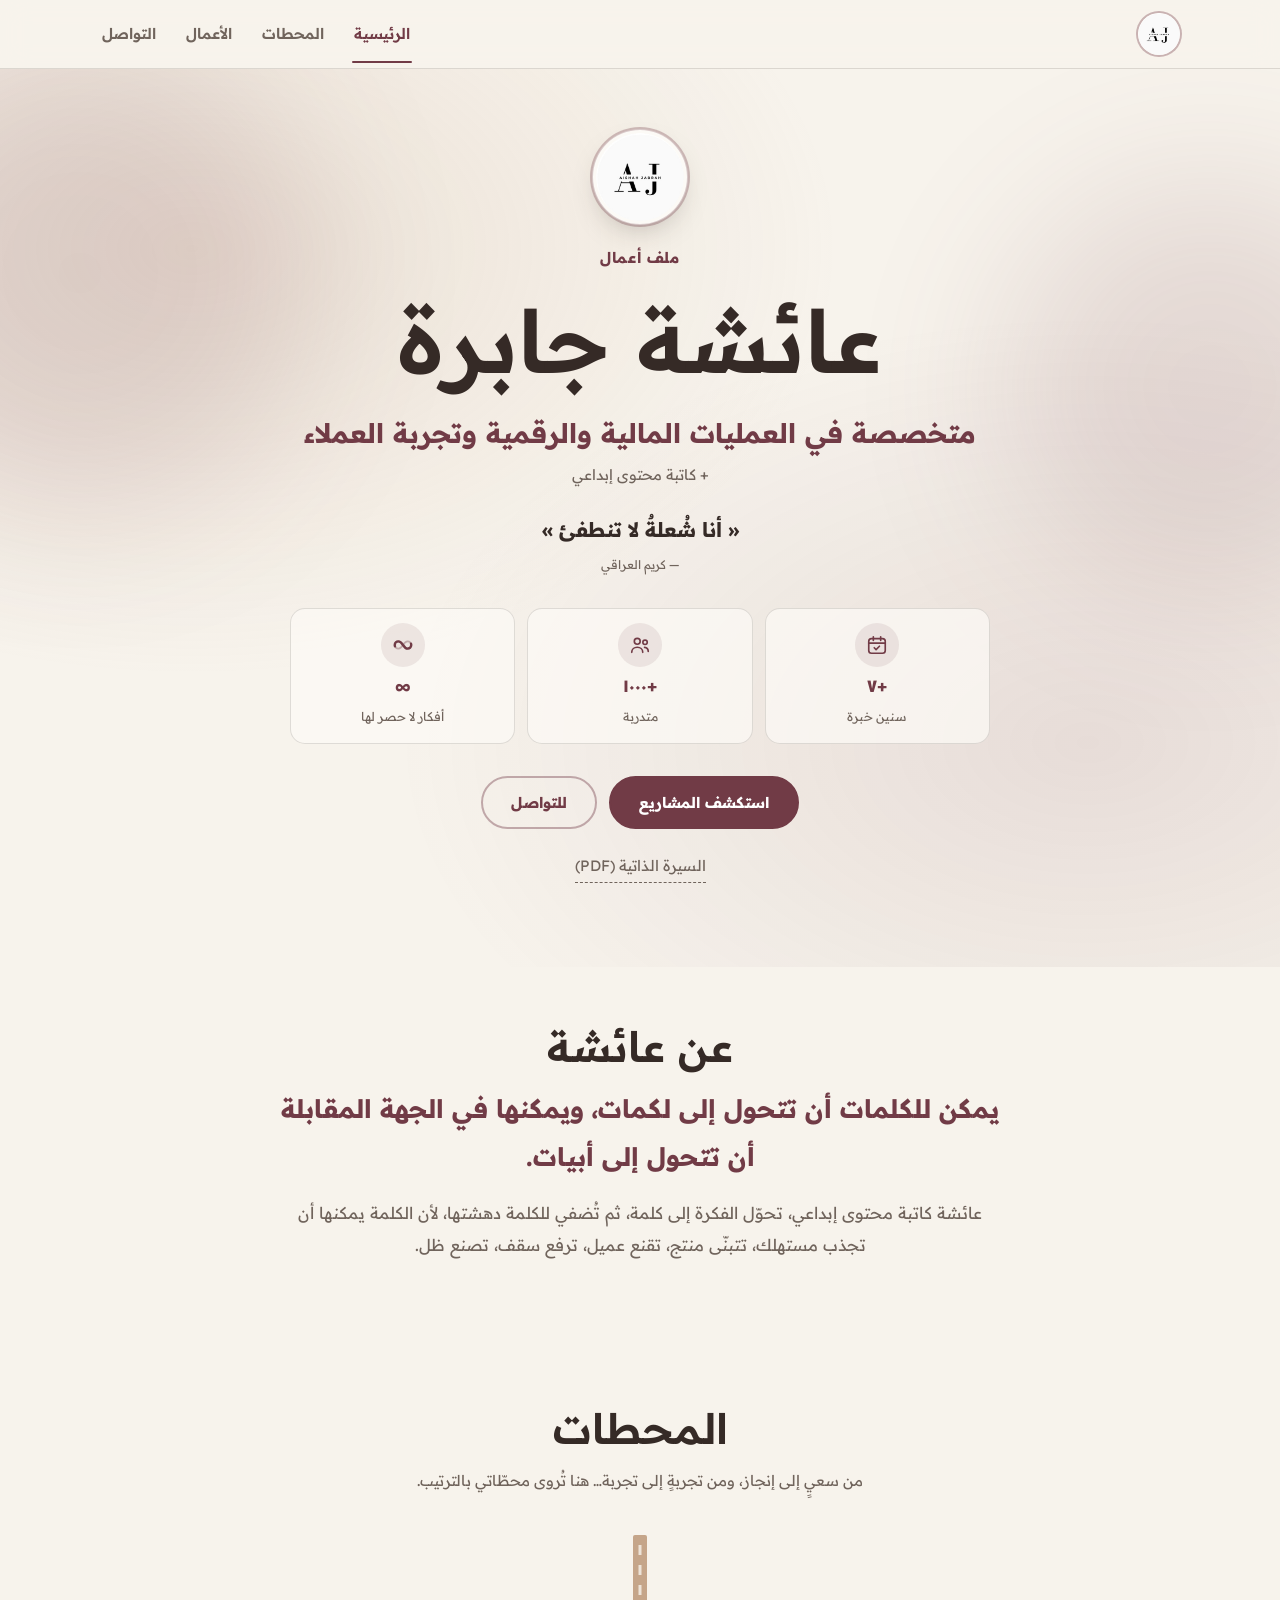
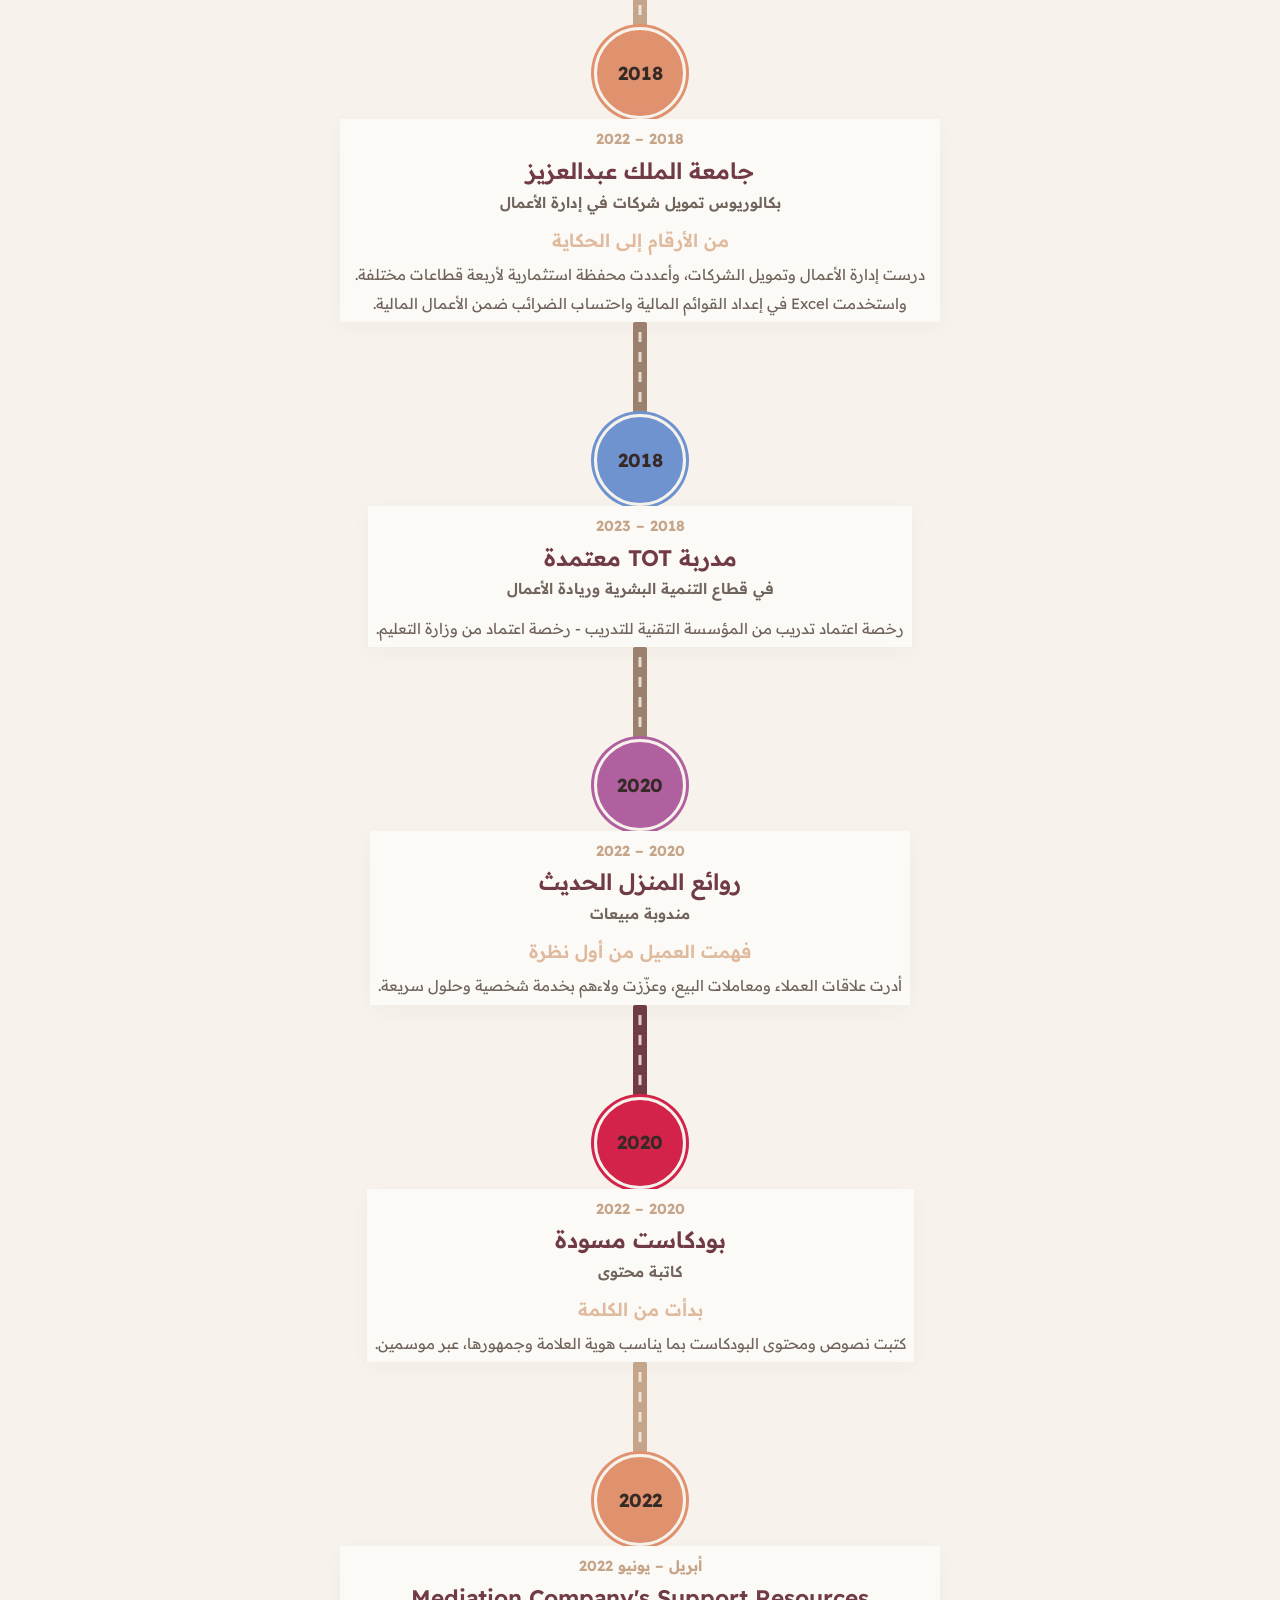
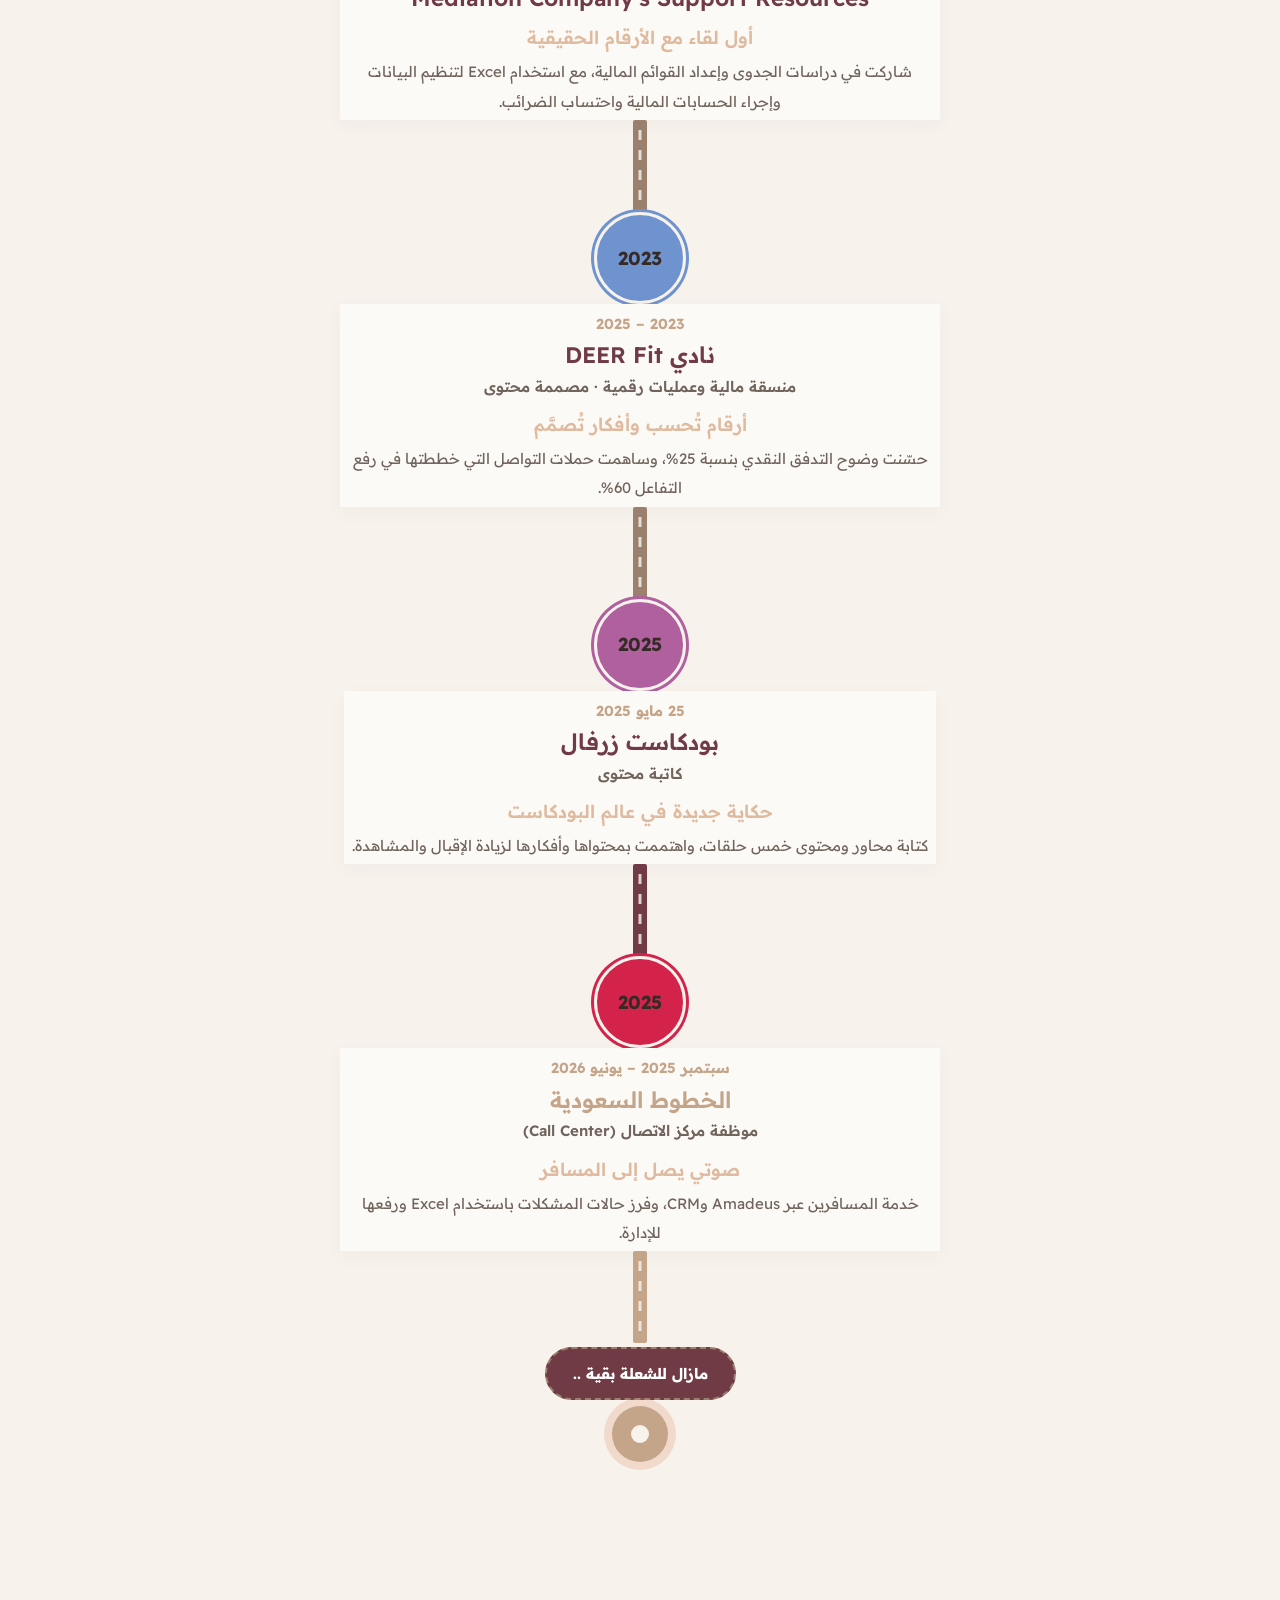
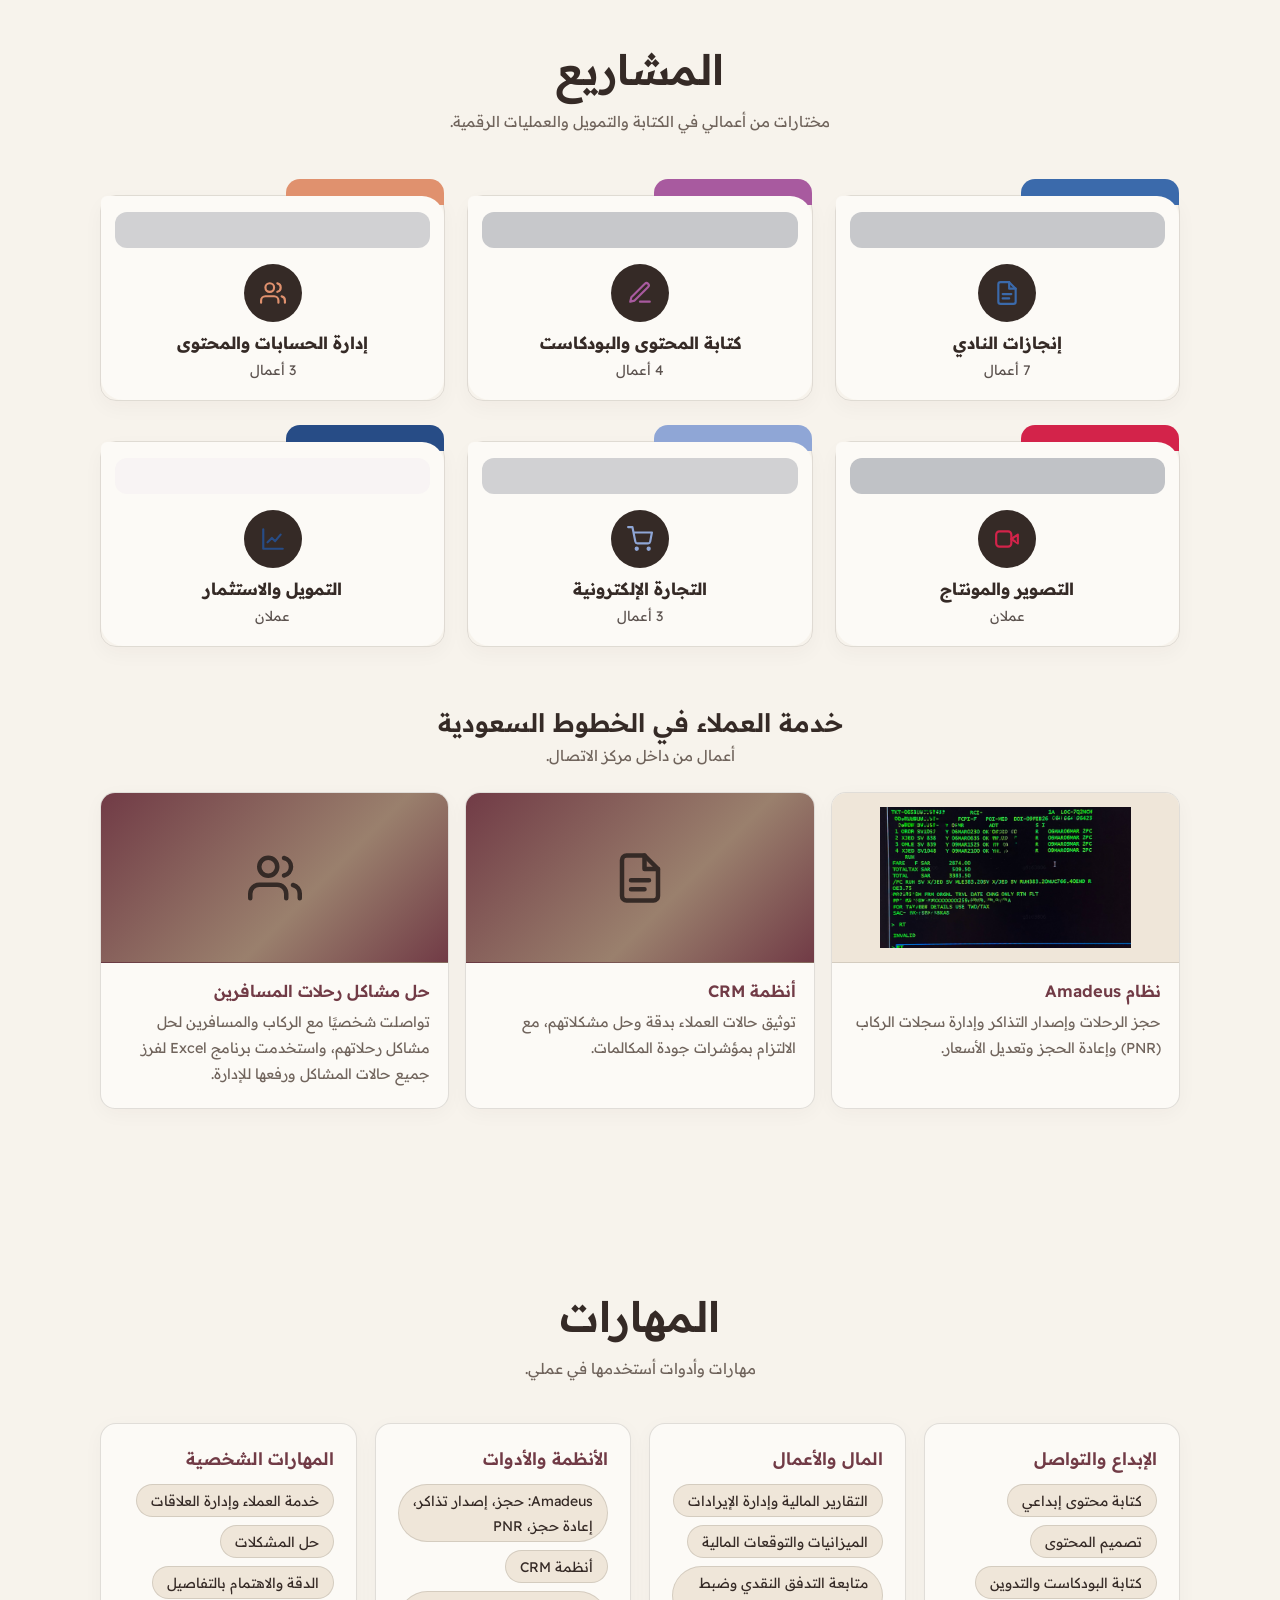
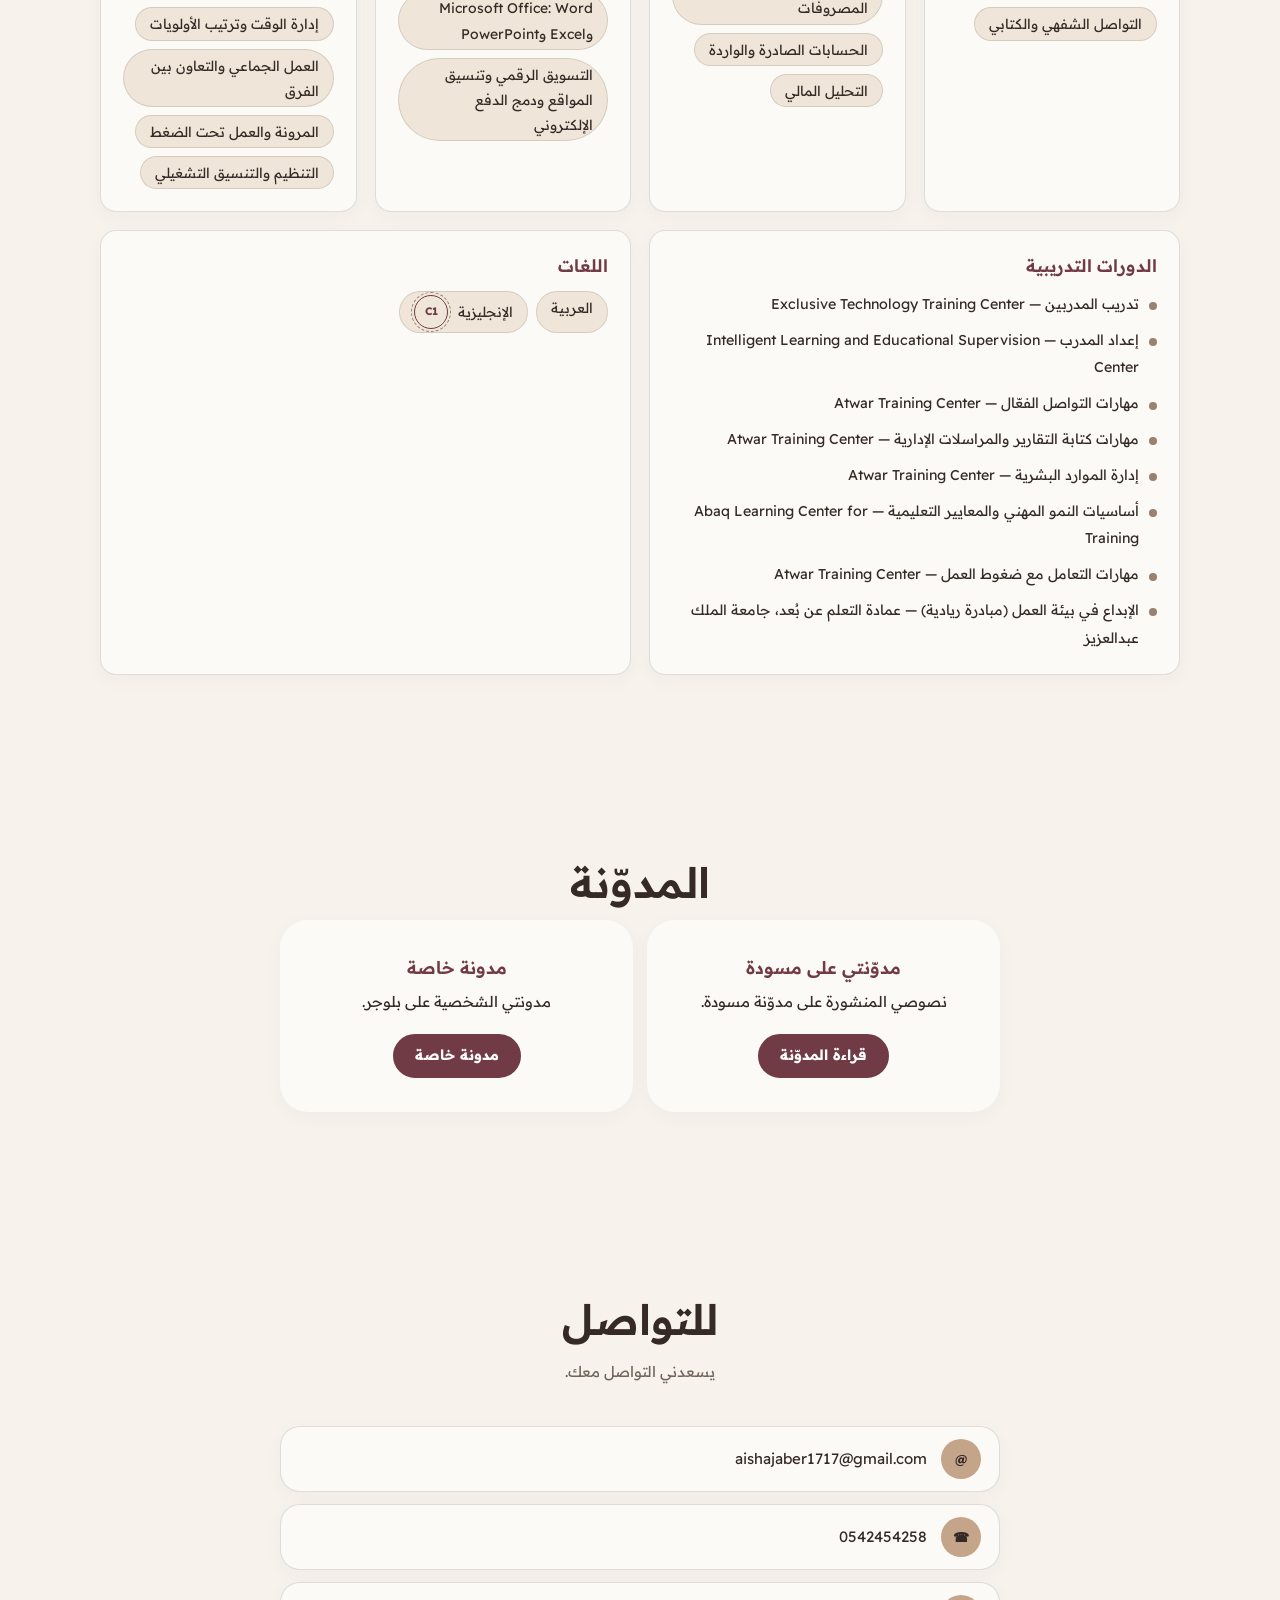
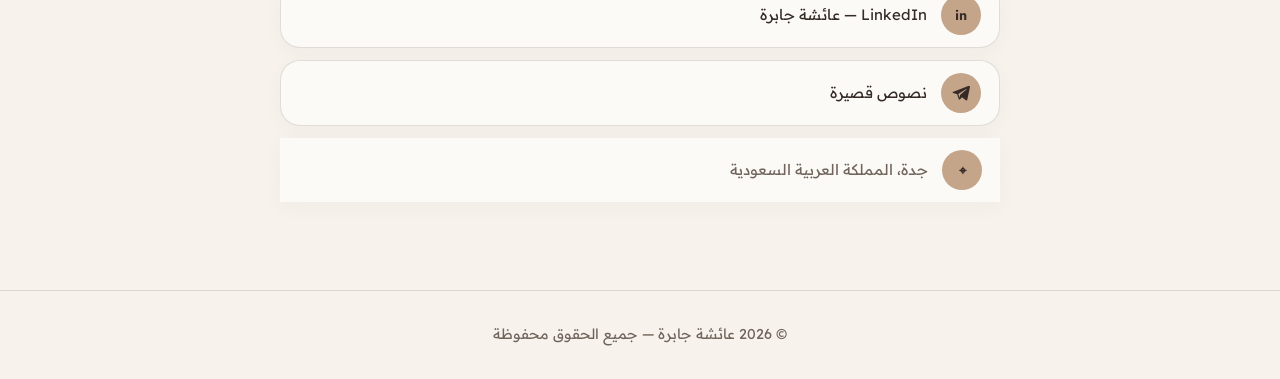
==== commit 011952fe: "Add files via upload" ====
--- a/index.html
+++ b/index.html
@@ -11,7 +11,7 @@
 <meta property="og:image" content="img-bg-gradient.jpg">
 <link rel="preconnect" href="https://fonts.googleapis.com">
 <link rel="preconnect" href="https://fonts.gstatic.com" crossorigin>
-<link href="https://fonts.googleapis.com/css2?family=IBM+Plex+Sans+Arabic:wght@400;500;600;700&family=Noto+Naskh+Arabic:wght@400;500;600;700&display=swap" rel="stylesheet">
+<link href="https://fonts.googleapis.com/css2?family=Readex+Pro:wght@300;400;500;600;700&display=swap" rel="stylesheet">
 <link rel="stylesheet" href="style.css">
 </head>
 <body>
--- a/style.css
+++ b/style.css
@@ -14,7 +14,7 @@
   --magenta:#b0609f;
   --peach:#e0916e;
   --ink:#0c1a35;
-  --font:"Cairo","Segoe UI",Tahoma,sans-serif;
+  --font:"Readex Pro","Segoe UI",Tahoma,sans-serif;
   --radius:24px;
 }
 *{box-sizing:border-box;margin:0;padding:0}
@@ -201,8 +201,8 @@
 
 
 /* === Aisha editorial refresh: warm ivory / burgundy === */
-:root{--bg:#F7F3EC;--bg-2:#EFE6D9;--surface:#FCFAF6;--surface-2:#EFE6D9;--line:rgba(53,42,38,.14);--text:#352A26;--text-soft:#70645C;--head:#352A26;--blue:#713B46;--blue-2:#9A806D;--crimson:#713B46;--magenta:#9A806D;--peach:#C5A58A;--ink:#352A26;--font:"IBM Plex Sans Arabic","Segoe UI",Tahoma,sans-serif;--radius:16px}
-html{background:var(--bg);scroll-behavior:smooth;scroll-padding-top:90px}body{background:var(--bg);color:var(--text)}h1,h2,h3,h4{color:var(--head)}.nav{background:rgba(247,243,236,.88);backdrop-filter:blur(14px);-webkit-backdrop-filter:blur(14px);border-bottom:1px solid var(--line)}.menu a{color:var(--text-soft)}.menu a.on,.menu a:hover{color:var(--blue)}.logo{background:var(--blue);color:#F7F3EC;border-radius:50%;font-family:"Noto Naskh Arabic",serif;letter-spacing:-.08em}.hero{background:radial-gradient(ellipse at 15% 20%,rgba(197,165,138,.22),transparent 42%),radial-gradient(ellipse at 85% 75%,rgba(113,59,70,.12),transparent 45%),var(--bg)}.hero:before,.hero:after{border-color:rgba(113,59,70,.10)}.hero .kicker{color:var(--blue)}.hero h1{font-family:"Noto Naskh Arabic",serif;font-size:clamp(3rem,9vw,5.8rem);letter-spacing:-.035em}.role{font-size:clamp(1.2rem,3.5vw,1.8rem);font-weight:800;color:var(--blue);margin-bottom:0}.subrole{font-size:.98rem;color:var(--text-soft);margin-top:0}.quote{font-family:"Noto Naskh Arabic",serif;font-size:1rem;color:var(--text-soft);margin-top:20px}.quote small{display:block;font-family:var(--font);font-size:.8rem;margin-top:3px}.btn-main,.btn-blue{background:var(--blue);color:#fff;border-color:var(--blue)}.btn-line{color:var(--blue);border-color:rgba(113,59,70,.4);background:transparent}.btn{transition:transform .25s ease,background .25s ease,box-shadow .25s ease,color .25s ease}.btn:hover{transform:translateY(-2px);box-shadow:0 7px 20px rgba(53,42,38,.08)}section{padding:clamp(52px,8vw,88px) 0}.sec-title{font-family:"Noto Naskh Arabic",serif}.sec-intro{color:var(--text-soft)}.about .lead{font-family:"Noto Naskh Arabic",serif;color:var(--blue);font-size:clamp(1.25rem,3vw,1.7rem)}.entry,.skill-box,.card,.blog-card,.contact-list>a,.contact-list>.plain{background:var(--surface);border-color:var(--line);box-shadow:0 5px 20px rgba(53,42,38,.035)}.entry h3,.card h4,.skill-box h3{color:var(--blue)}.folder{border:1px solid rgba(53,42,38,.12);border-radius:16px;box-shadow:0 7px 20px rgba(53,42,38,.035);transition:transform .3s ease,box-shadow .3s ease}.folder:hover{transform:translateY(-4px);box-shadow:0 12px 28px rgba(53,42,38,.08)}.folder .body{background:var(--surface)}.folder .fname,.folder .fcount{color:var(--text)}.card{border:1px solid var(--line);border-radius:15px;overflow:hidden;transition:transform .35s ease,box-shadow .35s ease}.card:hover{transform:translateY(-3px);box-shadow:0 12px 26px rgba(53,42,38,.08)}.card-img{background:var(--bg-2);overflow:hidden}.card-img img{transition:transform .55s cubic-bezier(.2,.7,.2,1)}.card:hover .card-img img{transform:scale(1.035)}.card-body p,.entry p{color:var(--text-soft)}.modal .sheet{background:var(--bg);color:var(--text)}.sheet-head{background:rgba(247,243,236,.96);border-bottom-color:var(--line)}.x{color:var(--blue)}.chips li{background:var(--bg-2);color:var(--text);border:1px solid var(--line)}.contact-list a{color:var(--text)}.endpill{background:var(--blue);color:#fff}.hero-stats{display:grid;grid-template-columns:repeat(3,minmax(0,1fr));gap:12px;width:min(700px,100%);margin:32px auto 0}.stat{background:rgba(252,250,246,.72);border:1px solid var(--line);border-radius:15px;padding:14px 10px;display:flex;align-items:center;justify-content:center;flex-direction:column;gap:2px}.stat strong{font-size:1.15rem;color:var(--blue)}.stat small{font-size:.82rem;color:var(--text-soft)}.stat-icon{font-size:1.7rem;line-height:1;color:var(--blue);display:inline-block}.orbit{animation:orbitPulse 3s ease-in-out infinite}.pulse{animation:softPulse 2.4s ease-in-out infinite}.language-level{display:flex;align-items:center;gap:10px}.level-orbit{display:inline-flex;align-items:center;justify-content:center;width:34px;height:34px;border:1px solid var(--blue);border-radius:50%;color:var(--blue);font-weight:800;font-size:.72rem;position:relative;animation:levelGlow 2.8s ease-in-out infinite}.level-orbit:after{content:"";position:absolute;inset:-4px;border:1px dashed var(--blue-2);border-radius:50%;animation:spinLevel 9s linear infinite}.zoomable{cursor:zoom-in}.zoom-image{width:100%;max-height:70vh;object-fit:contain;border-radius:10px}.reveal{opacity:0;transform:translateY(12px);transition:opacity .7s ease,transform .7s cubic-bezier(.2,.7,.2,1)}.reveal.in{opacity:1;transform:translateY(0)}.nav .menu a{transition:color .25s ease,background .25s ease}.menu a.on{position:relative}.menu a.on:after{content:"";position:absolute;bottom:-6px;right:0;left:0;height:2px;background:var(--blue);border-radius:2px}.monogram{background:var(--blue);color:var(--bg);border:1px solid rgba(113,59,70,.25);font-family:"Noto Naskh Arabic",serif}.monogram span{letter-spacing:-.1em}.card-img.ph{color:var(--blue)}.term{background:var(--bg-2);color:var(--text)}
+:root{--bg:#F7F3EC;--bg-2:#EFE6D9;--surface:#FCFAF6;--surface-2:#EFE6D9;--line:rgba(53,42,38,.14);--text:#352A26;--text-soft:#70645C;--head:#352A26;--blue:#713B46;--blue-2:#9A806D;--crimson:#713B46;--magenta:#9A806D;--peach:#C5A58A;--ink:#352A26;--font:"Readex Pro","Segoe UI",Tahoma,sans-serif;--radius:16px}
+html{background:var(--bg);scroll-behavior:smooth;scroll-padding-top:90px}body{background:var(--bg);color:var(--text)}h1,h2,h3,h4{color:var(--head)}.nav{background:rgba(247,243,236,.88);backdrop-filter:blur(14px);-webkit-backdrop-filter:blur(14px);border-bottom:1px solid var(--line)}.menu a{color:var(--text-soft)}.menu a.on,.menu a:hover{color:var(--blue)}.logo{background:var(--blue);color:#F7F3EC;border-radius:50%;font-family:"Readex Pro",sans-serif;}.hero{background:radial-gradient(ellipse at 15% 20%,rgba(197,165,138,.22),transparent 42%),radial-gradient(ellipse at 85% 75%,rgba(113,59,70,.12),transparent 45%),var(--bg)}.hero:before,.hero:after{border-color:rgba(113,59,70,.10)}.hero .kicker{color:var(--blue)}.hero h1{font-family:"Readex Pro",sans-serif;font-size:clamp(3rem,9vw,5.8rem);}.role{font-size:clamp(1.2rem,3.5vw,1.8rem);font-weight:800;color:var(--blue);margin-bottom:0}.subrole{font-size:.98rem;color:var(--text-soft);margin-top:0}.quote{font-family:"Readex Pro",sans-serif;font-size:1rem;color:var(--text-soft);margin-top:20px}.quote small{display:block;font-family:var(--font);font-size:.8rem;margin-top:3px}.btn-main,.btn-blue{background:var(--blue);color:#fff;border-color:var(--blue)}.btn-line{color:var(--blue);border-color:rgba(113,59,70,.4);background:transparent}.btn{transition:transform .25s ease,background .25s ease,box-shadow .25s ease,color .25s ease}.btn:hover{transform:translateY(-2px);box-shadow:0 7px 20px rgba(53,42,38,.08)}section{padding:clamp(52px,8vw,88px) 0}.sec-title{font-family:"Readex Pro",sans-serif}.sec-intro{color:var(--text-soft)}.about .lead{font-family:"Readex Pro",sans-serif;color:var(--blue);font-size:clamp(1.25rem,3vw,1.7rem)}.entry,.skill-box,.card,.blog-card,.contact-list>a,.contact-list>.plain{background:var(--surface);border-color:var(--line);box-shadow:0 5px 20px rgba(53,42,38,.035)}.entry h3,.card h4,.skill-box h3{color:var(--blue)}.folder{border:1px solid rgba(53,42,38,.12);border-radius:16px;box-shadow:0 7px 20px rgba(53,42,38,.035);transition:transform .3s ease,box-shadow .3s ease}.folder:hover{transform:translateY(-4px);box-shadow:0 12px 28px rgba(53,42,38,.08)}.folder .body{background:var(--surface)}.folder .fname,.folder .fcount{color:var(--text)}.card{border:1px solid var(--line);border-radius:15px;overflow:hidden;transition:transform .35s ease,box-shadow .35s ease}.card:hover{transform:translateY(-3px);box-shadow:0 12px 26px rgba(53,42,38,.08)}.card-img{background:var(--bg-2);overflow:hidden}.card-img img{transition:transform .55s cubic-bezier(.2,.7,.2,1)}.card:hover .card-img img{transform:scale(1.035)}.card-body p,.entry p{color:var(--text-soft)}.modal .sheet{background:var(--bg);color:var(--text)}.sheet-head{background:rgba(247,243,236,.96);border-bottom-color:var(--line)}.x{color:var(--blue)}.chips li{background:var(--bg-2);color:var(--text);border:1px solid var(--line)}.contact-list a{color:var(--text)}.endpill{background:var(--blue);color:#fff}.hero-stats{display:grid;grid-template-columns:repeat(3,minmax(0,1fr));gap:12px;width:min(700px,100%);margin:32px auto 0}.stat{background:rgba(252,250,246,.72);border:1px solid var(--line);border-radius:15px;padding:14px 10px;display:flex;align-items:center;justify-content:center;flex-direction:column;gap:2px}.stat strong{font-size:1.15rem;color:var(--blue)}.stat small{font-size:.82rem;color:var(--text-soft)}.stat-icon{font-size:1.7rem;line-height:1;color:var(--blue);display:inline-block}.orbit{animation:orbitPulse 3s ease-in-out infinite}.pulse{animation:softPulse 2.4s ease-in-out infinite}.language-level{display:flex;align-items:center;gap:10px}.level-orbit{display:inline-flex;align-items:center;justify-content:center;width:34px;height:34px;border:1px solid var(--blue);border-radius:50%;color:var(--blue);font-weight:800;font-size:.72rem;position:relative;animation:levelGlow 2.8s ease-in-out infinite}.level-orbit:after{content:"";position:absolute;inset:-4px;border:1px dashed var(--blue-2);border-radius:50%;animation:spinLevel 9s linear infinite}.zoomable{cursor:zoom-in}.zoom-image{width:100%;max-height:70vh;object-fit:contain;border-radius:10px}.reveal{opacity:0;transform:translateY(12px);transition:opacity .7s ease,transform .7s cubic-bezier(.2,.7,.2,1)}.reveal.in{opacity:1;transform:translateY(0)}.nav .menu a{transition:color .25s ease,background .25s ease}.menu a.on{position:relative}.menu a.on:after{content:"";position:absolute;bottom:-6px;right:0;left:0;height:2px;background:var(--blue);border-radius:2px}.monogram{background:var(--blue);color:var(--bg);border:1px solid rgba(113,59,70,.25);font-family:"Readex Pro",sans-serif}.monogram span{}.card-img.ph{color:var(--blue)}.term{background:var(--bg-2);color:var(--text)}
 @keyframes orbitPulse{0%,100%{transform:translateY(0) rotate(-4deg);opacity:.8}50%{transform:translateY(-4px) rotate(4deg);opacity:1}}@keyframes softPulse{0%,100%{transform:scale(1);opacity:.8}50%{transform:scale(1.12);opacity:1}}@keyframes levelGlow{0%,100%{box-shadow:0 0 0 0 rgba(113,59,70,0)}50%{box-shadow:0 0 0 5px rgba(113,59,70,.08)}}@keyframes spinLevel{to{transform:rotate(360deg)}}
 @media(max-width:700px){.hero-stats{gap:7px;margin-top:24px}.stat{padding:12px 5px}.stat strong{font-size:.98rem}.stat small{font-size:.72rem}.hero h1{font-size:clamp(2.7rem,12vw,4.1rem)}.menu.open{background:rgba(247,243,236,.98);border:1px solid var(--line);box-shadow:0 12px 30px rgba(53,42,38,.08)}.menu.open a{color:var(--text)}.menu.open a.on{color:var(--blue)}.nav-in{gap:12px}}
 @media(prefers-reduced-motion:reduce){*,*:before,*:after{scroll-behavior:auto!important;animation-duration:.01ms!important;animation-iteration-count:1!important;transition-duration:.01ms!important}.reveal{opacity:1;transform:none}}
@@ -231,7 +231,7 @@
 .card-img.logo img{width:auto;max-width:100%;height:100%;border-radius:50%;margin:0 auto}
 .card-img.photo,.card-img.zoomable{position:relative}
 #standalone{margin-top:56px}
-.std-title{text-align:center;font-family:"Noto Naskh Arabic",serif;font-size:1.7rem}
+.std-title{text-align:center;font-family:"Readex Pro",sans-serif;font-size:1.7rem}
 .std-intro{text-align:center;color:var(--text-soft);margin-bottom:22px}
 .std-grid{display:grid;grid-template-columns:repeat(auto-fit,minmax(260px,1fr));gap:16px}
 .blog-grid{display:grid;grid-template-columns:repeat(auto-fit,minmax(260px,1fr));gap:14px}
@@ -241,3 +241,8 @@
 .zoom-image{grid-column:1/-1}
 .glow{opacity:.14!important}
 .hero .role{color:var(--blue)!important}
+
+body,button,input{font-family:"Readex Pro","Segoe UI",Tahoma,sans-serif}
+h1,h2,h3,h4{font-weight:600}
+html{font-size:15px}
+body{font-size:1rem}
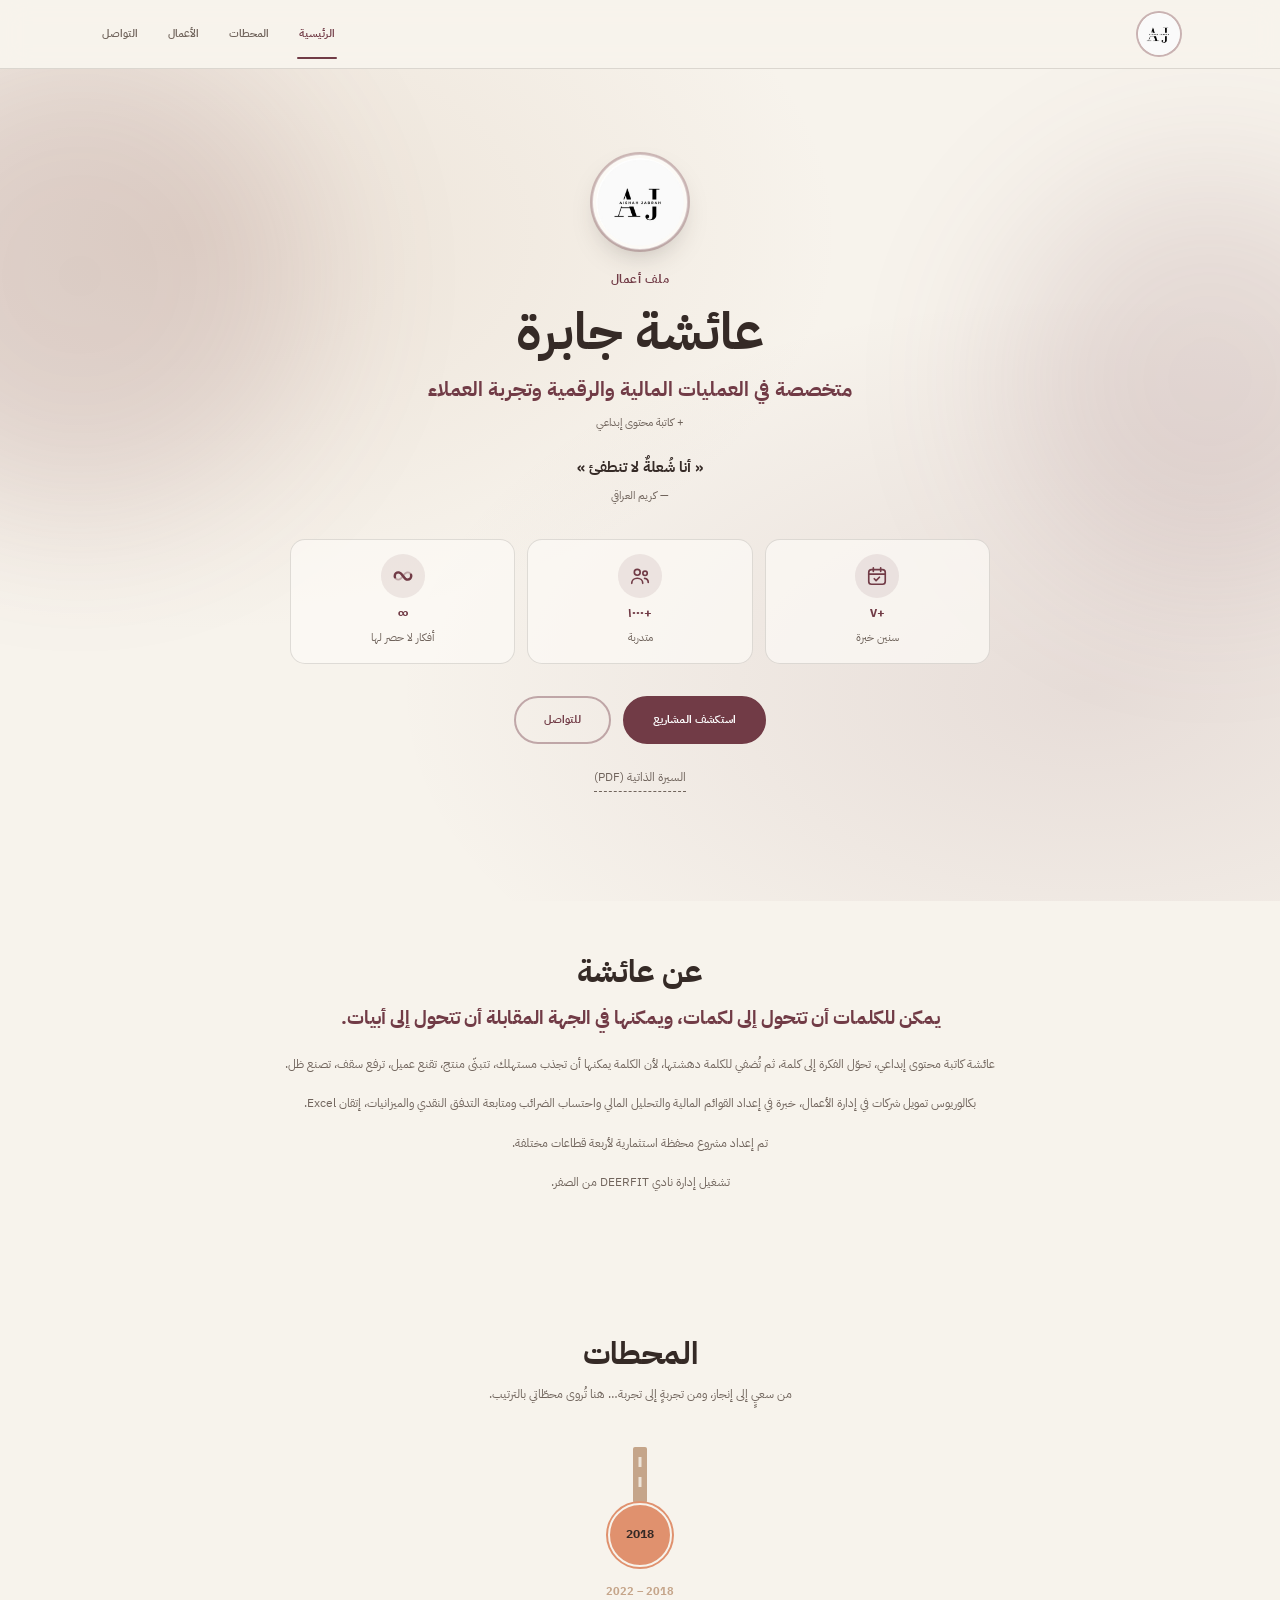
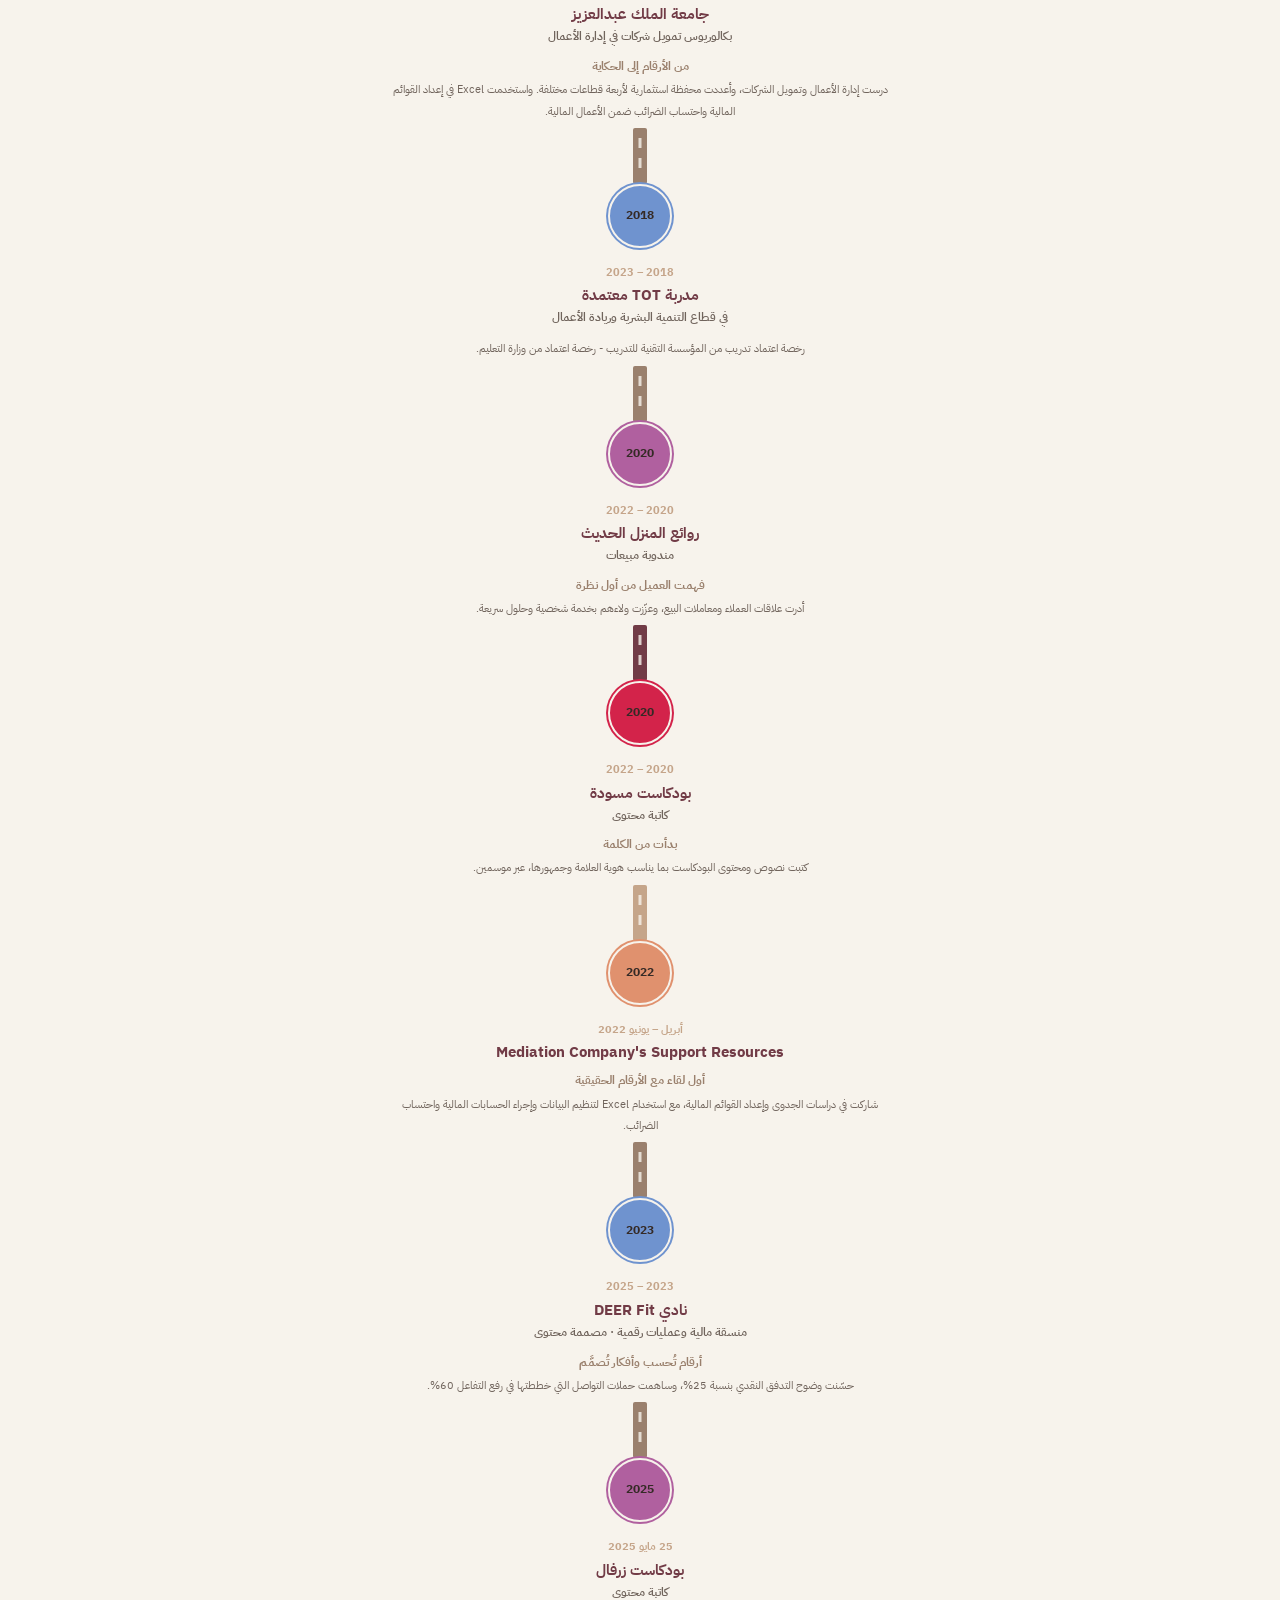
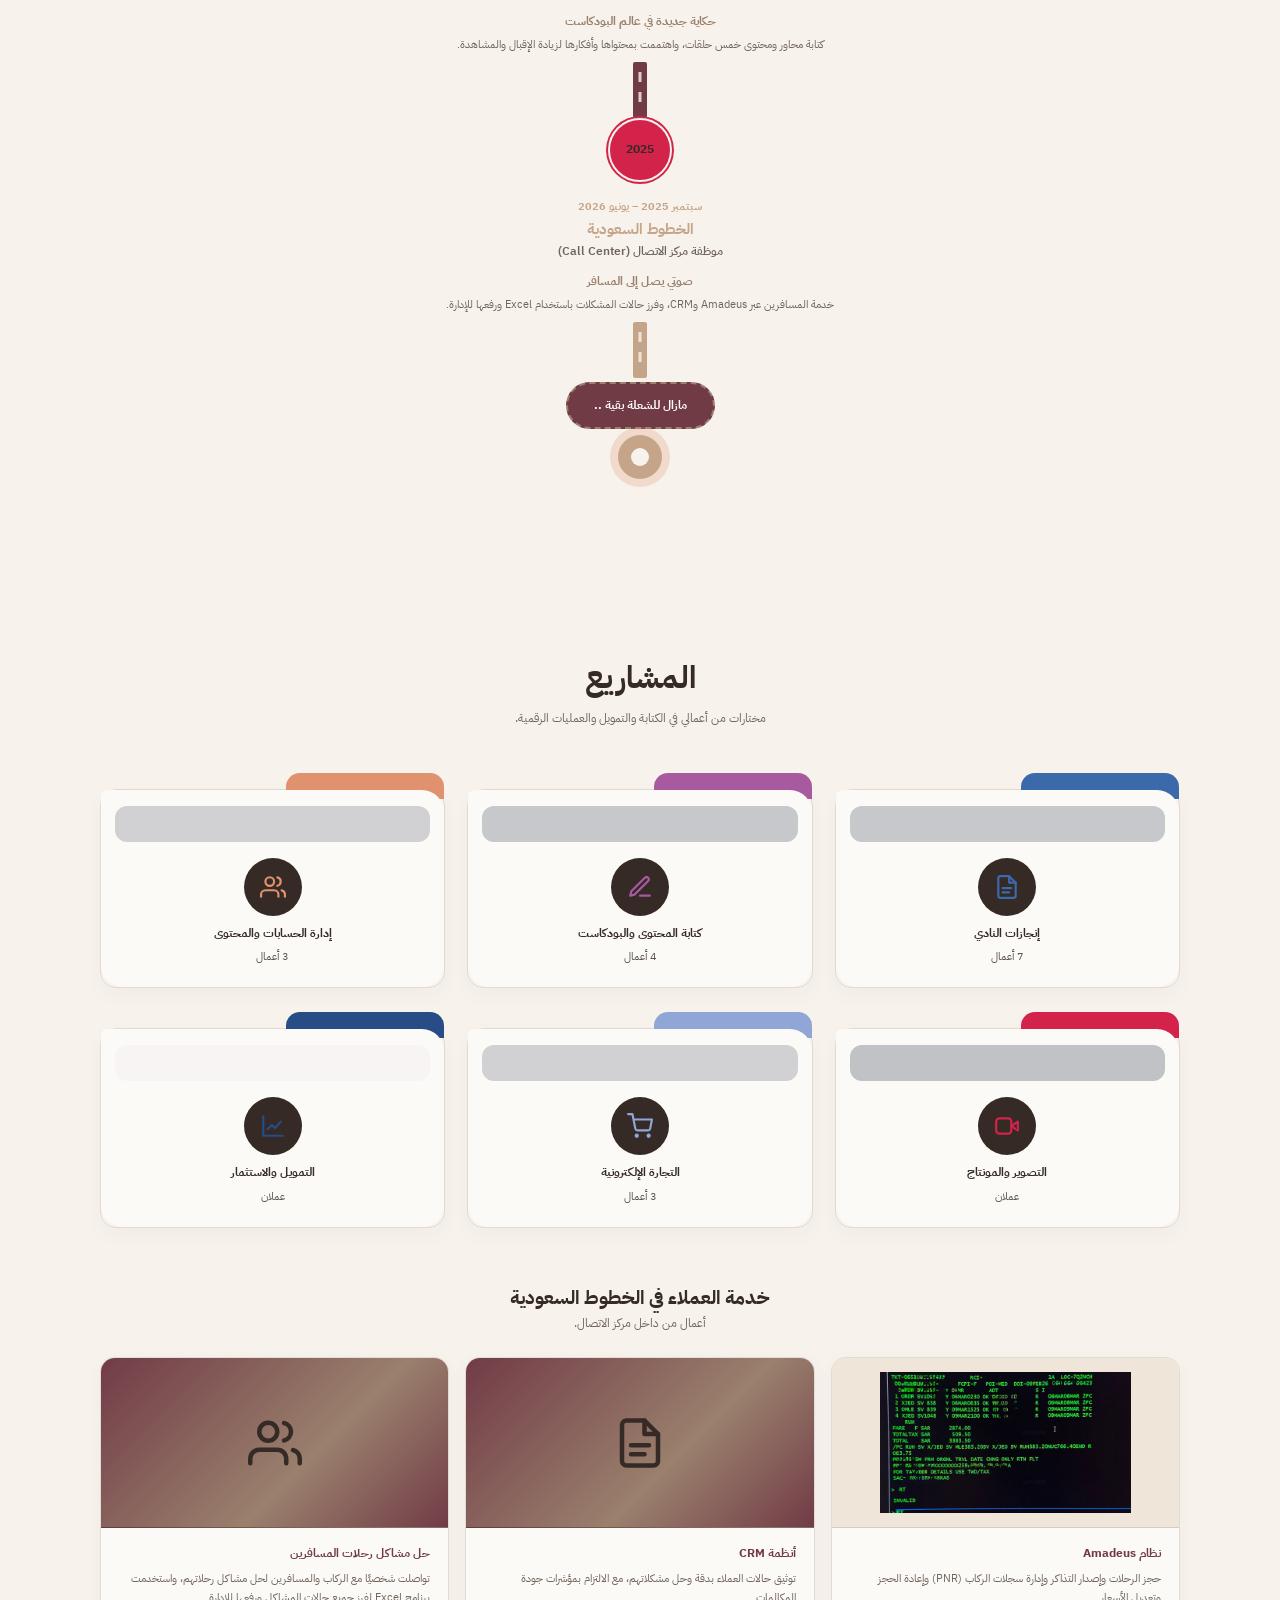
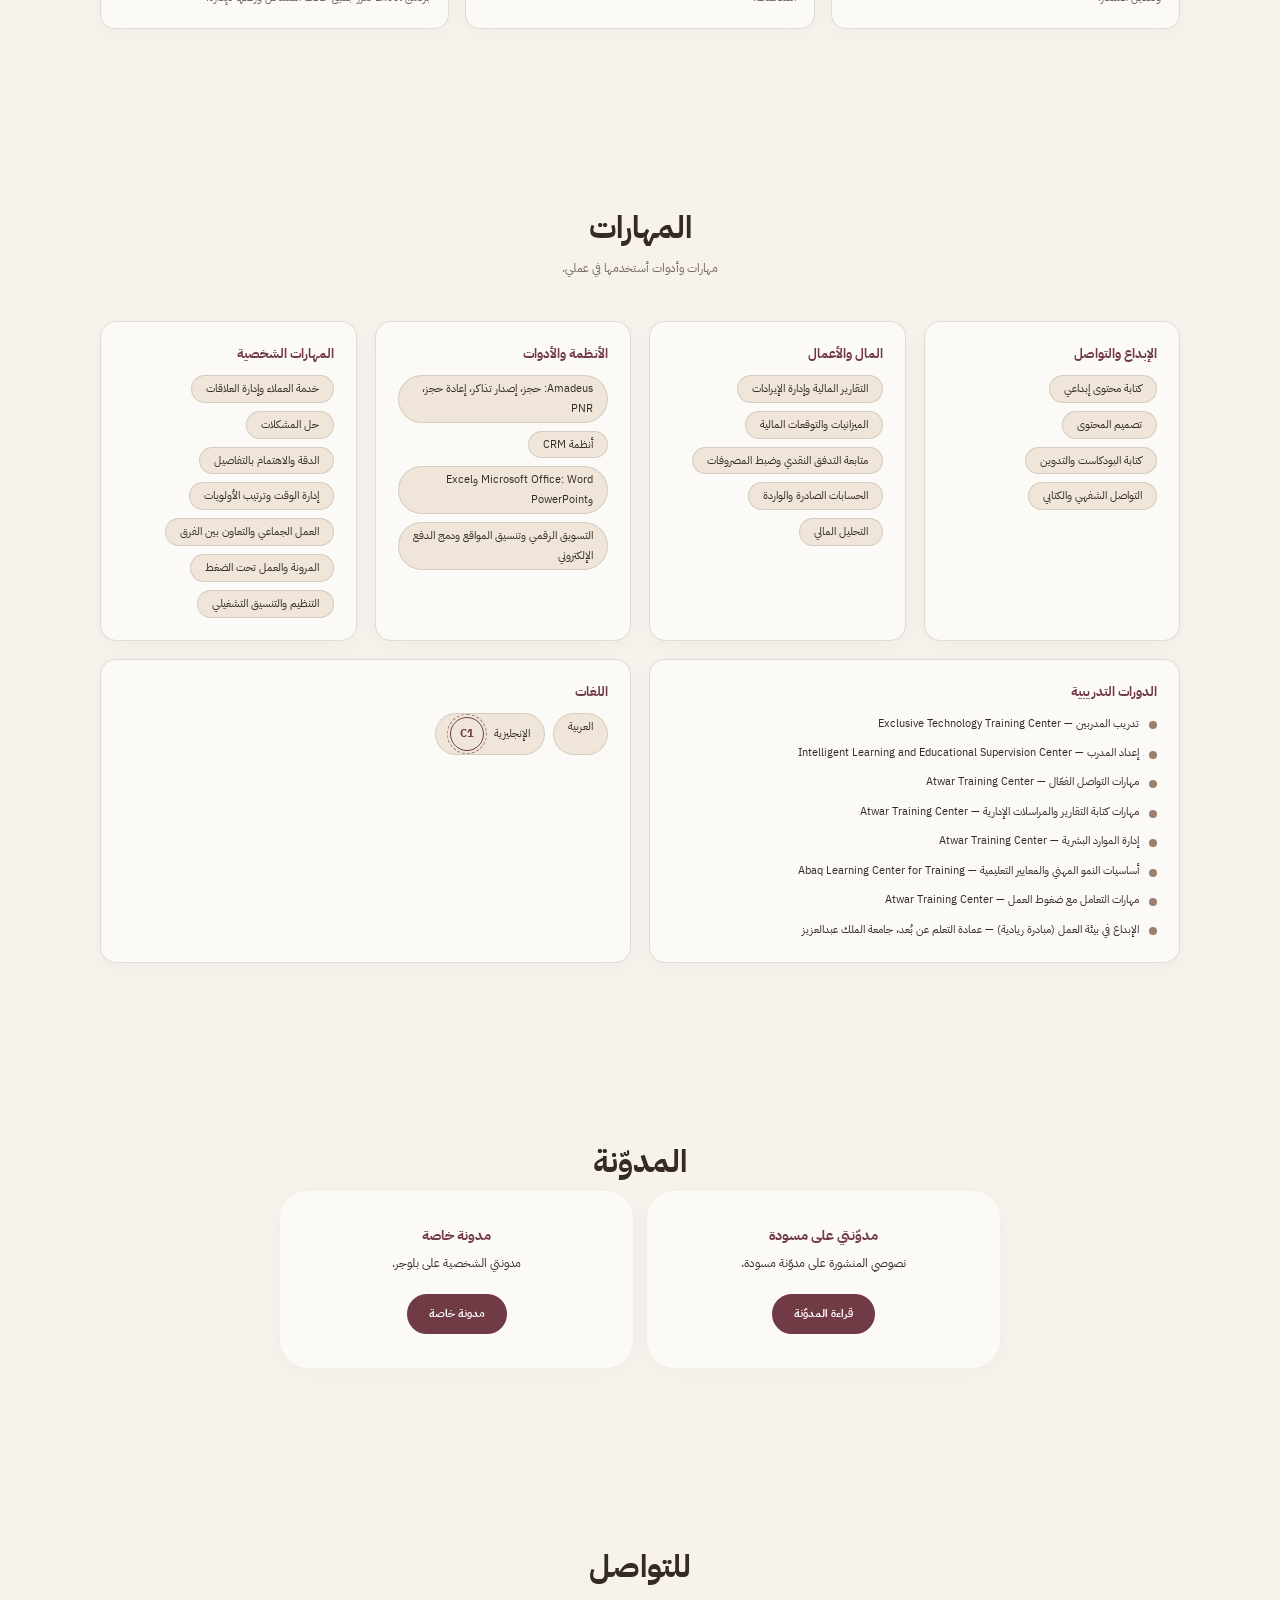
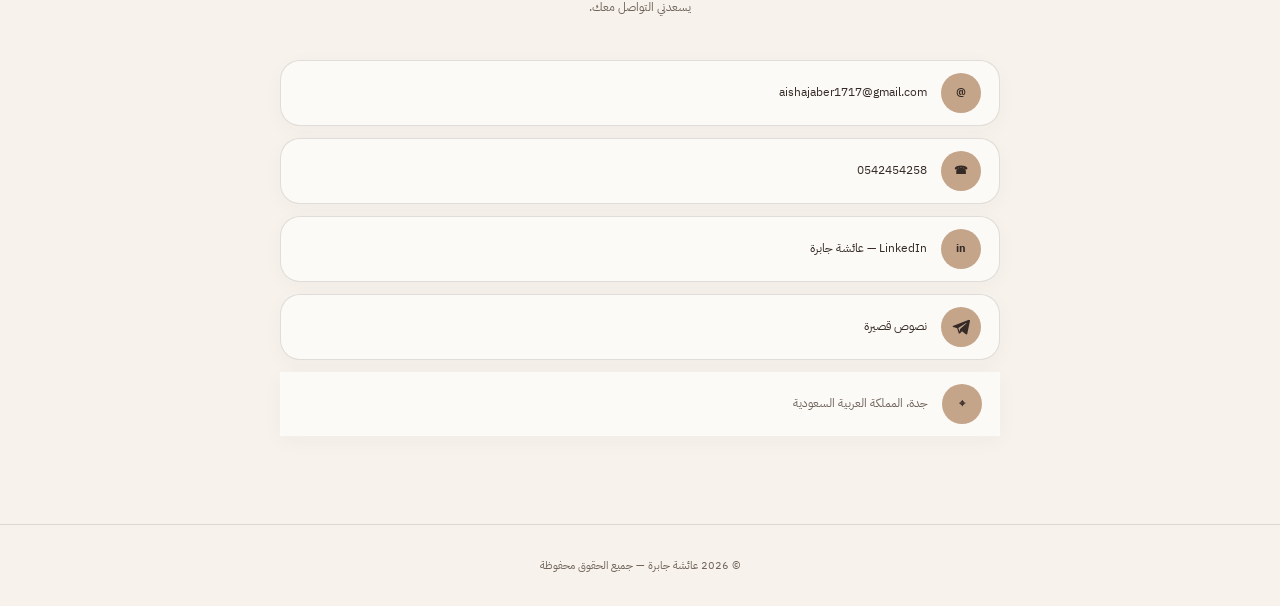
==== commit 135896fc: "Add files via upload" ====
--- a/index.html
+++ b/index.html
@@ -11,7 +11,7 @@
 <meta property="og:image" content="img-bg-gradient.jpg">
 <link rel="preconnect" href="https://fonts.googleapis.com">
 <link rel="preconnect" href="https://fonts.gstatic.com" crossorigin>
-<link href="https://fonts.googleapis.com/css2?family=Readex+Pro:wght@300;400;500;600;700&display=swap" rel="stylesheet">
+<link href="https://fonts.googleapis.com/css2?family=IBM+Plex+Sans+Arabic:wght@300;400;500;600;700&display=swap" rel="stylesheet">
 <link rel="stylesheet" href="style.css">
 </head>
 <body>
--- a/style.css
+++ b/style.css
@@ -14,12 +14,12 @@
   --magenta:#b0609f;
   --peach:#e0916e;
   --ink:#0c1a35;
-  --font:"Readex Pro","Segoe UI",Tahoma,sans-serif;
+  --font:"IBM Plex Sans Arabic","Segoe UI",Tahoma,sans-serif;
   --radius:24px;
 }
 *{box-sizing:border-box;margin:0;padding:0}
 html{scroll-behavior:smooth;scroll-padding-top:84px;background:var(--bg)}
-body{font-family:var(--font);background:var(--bg);color:var(--text);line-height:1.95;font-size:17px;-webkit-text-size-adjust:100%;overflow-x:hidden}
+body{font-family:var(--font);background:var(--bg);color:var(--text);line-height:1.95;font-size:1.1rem;-webkit-text-size-adjust:100%;overflow-x:hidden}
 img{max-width:100%;display:block}
 a{color:inherit}
 h1,h2,h3,h4{font-family:var(--font);line-height:1.5;color:var(--head);font-weight:800}
@@ -60,7 +60,7 @@
 .hero .subrole{color:var(--text-soft);margin-top:2px}
 .quote{margin:26px auto 0;max-width:30ch}
 .quote span{display:block;font-size:1.35rem;font-weight:700;color:var(--head)}
-.quote small{display:block;color:var(--text-soft);font-size:.95rem}
+.quote small{display:block;color:var(--text-soft);font-size:1rem}
 .cta{display:flex;gap:12px;justify-content:center;flex-wrap:wrap;margin-top:32px}
 .btn{display:inline-flex;align-items:center;justify-content:center;gap:8px;min-height:48px;padding:10px 28px;border-radius:999px;text-decoration:none;font-family:inherit;font-weight:700;font-size:1rem;border:2px solid transparent;cursor:pointer;transition:.2s}
 .btn-main{background:var(--crimson);color:var(--head)}
@@ -69,7 +69,7 @@
 .btn-line:hover{background:rgba(111,147,207,.16)}
 .btn-blue{background:var(--blue);color:var(--head)}
 .btn-blue:hover{background:#4b7bc0}
-.btn-sm{min-height:40px;padding:6px 20px;font-size:.95rem}
+.btn-sm{min-height:40px;padding:6px 20px;font-size:1rem}
 
 /* ---------- about ---------- */
 .about{padding:48px 0;text-align:center}
@@ -85,7 +85,7 @@
 .seg.tint-c{background:var(--crimson)}
 .bubble{width:92px;height:92px;border-radius:50%;display:grid;place-items:center;font-weight:800;font-size:1.25rem;border:3px solid var(--bg);box-shadow:0 0 0 3px var(--c,var(--peach));background:var(--c,var(--peach));color:var(--ink)}
 .entry{max-width:600px;padding:6px 8px 4px}
-.entry .period{color:var(--peach);font-weight:700;font-size:.97rem}
+.entry .period{color:var(--peach);font-weight:700;font-size:1rem}
 .entry h3{font-size:1.5rem}
 .entry .erole{color:var(--text-soft);font-weight:600}
 .entry h4{color:var(--magenta);filter:brightness(1.45);font-size:1.2rem;margin:10px 0 6px}
@@ -106,7 +106,7 @@
 .folder .ico{width:58px;height:58px;border-radius:50%;background:var(--ink);color:var(--fb);display:grid;place-items:center;margin-top:10px}
 .folder .ico svg{width:26px;height:26px}
 .folder .fname{font-weight:800;font-size:1.12rem;line-height:1.5;margin-top:2px}
-.folder .fcount{font-size:.92rem;opacity:.8}
+.folder .fcount{font-size:1rem;opacity:.8}
 
 .locked{margin-top:30px;display:flex;flex-direction:column;align-items:center;gap:10px;background:var(--surface);border:1px dashed var(--blue-2);border-radius:var(--radius);padding:26px 20px;text-align:center}
 .locked h3{font-size:1.4rem}
@@ -138,7 +138,7 @@
 .card-img.ph svg{width:54px;height:54px;color:var(--head)}
 .card-body{padding:16px 18px 20px;display:flex;flex-direction:column;gap:6px;flex:1}
 .card-body h4{font-size:1.1rem}
-.card-body p{color:var(--text-soft);font-size:.96rem;line-height:1.8}
+.card-body p{color:var(--text-soft);font-size:1rem;line-height:1.8}
 .links{display:flex;flex-wrap:wrap;gap:8px;margin-top:auto;padding-top:12px}
 .card video,.card iframe{width:100%;aspect-ratio:16/9;border:0;background:#000;display:block}
 .account{text-align:center;padding:24px 18px}
@@ -146,26 +146,26 @@
 .avatar>*{width:100%;height:100%;border-radius:50%;background:#d9e0f0;object-fit:contain;padding:8px;display:grid;place-items:center}
 .avatar .letter{background:var(--surface-2);color:var(--head);font-size:2.4rem;font-weight:800;padding:0}
 .account h4{font-size:1.2rem}
-.account .atag{color:var(--peach);font-size:.9rem;font-weight:700}
-.account p{color:var(--text-soft);font-size:.96rem;margin-top:6px}
+.account .atag{color:var(--peach);font-size:1rem;font-weight:700}
+.account p{color:var(--text-soft);font-size:1rem;margin-top:6px}
 .account .links{justify-content:center}
 .wide{grid-column:1/-1}
 
 /* amadeus illustration (no real data) */
-.term{background:#050b18;border:1px solid var(--line);border-radius:14px;padding:14px;font-family:ui-monospace,Menlo,monospace;direction:ltr;text-align:left;color:#59d18a;font-size:.85rem;line-height:1.7}
+.term{background:#050b18;border:1px solid var(--line);border-radius:14px;padding:14px;font-family:ui-monospace,Menlo,monospace;direction:ltr;text-align:left;color:#59d18a;font-size:1rem;line-height:1.7}
 .term b{color:#8fb0ff;letter-spacing:.12em}
 .term .rd{display:block;height:11px;border-radius:3px;background:#1b2a4d;margin:7px 0}
 .term .rd.s{width:55%}.term .rd.m{width:78%}.term .rd.l{width:92%}
-.term em{display:block;font-style:normal;color:#6c7ea8;font-size:.75rem;margin-top:8px;direction:rtl;text-align:right;font-family:var(--font)}
+.term em{display:block;font-style:normal;color:#6c7ea8;font-size:1rem;margin-top:8px;direction:rtl;text-align:right;font-family:var(--font)}
 
 /* ---------- skills ---------- */
 .skill-grid{display:grid;grid-template-columns:repeat(auto-fit,minmax(250px,1fr));gap:18px}
 .skill-box{background:var(--surface);border:1px solid var(--line);border-radius:var(--radius);padding:22px}
 .skill-box h3{font-size:1.15rem;color:var(--peach);margin-bottom:12px}
 .chips{display:flex;flex-wrap:wrap;gap:8px;list-style:none}
-.chips li{background:var(--bg-2);border:1px solid var(--line);border-radius:999px;padding:3px 14px;font-size:.93rem;line-height:1.8}
+.chips li{background:var(--bg-2);border:1px solid var(--line);border-radius:999px;padding:3px 14px;font-size:1rem;line-height:1.8}
 .skill-extra{display:grid;grid-template-columns:repeat(auto-fit,minmax(280px,1fr));gap:18px;margin-top:18px}
-.courses{list-style:none;display:grid;gap:8px;color:var(--text);font-size:.95rem}
+.courses{list-style:none;display:grid;gap:8px;color:var(--text);font-size:1rem}
 .courses li{padding-inline-start:18px;position:relative}
 .courses li::before{content:"";position:absolute;inset-inline-start:0;top:.8em;width:8px;height:8px;border-radius:50%;background:var(--magenta)}
 
@@ -173,17 +173,17 @@
 .post-list{display:grid;gap:14px;margin-bottom:20px}
 .post{display:block;text-decoration:none;background:var(--surface);border:1px solid var(--line);border-radius:var(--radius);padding:18px 22px}
 .post:hover{border-color:var(--blue-2)}
-.post time{color:var(--peach);font-size:.9rem;font-weight:700}
+.post time{color:var(--peach);font-size:1rem;font-weight:700}
 .post p{color:var(--text-soft)}
 .blog-card{background:linear-gradient(135deg,var(--blue),#5a3f93 60%,var(--crimson));border-radius:28px;padding:34px 24px;text-align:center}
 .blog-card p{max-width:44ch;margin:0 auto 18px;color:var(--head)}
 .contact-list{display:grid;gap:12px}
 .contact-list a{display:flex;align-items:center;gap:14px;background:var(--surface);border:1px solid var(--line);border-radius:20px;padding:12px 18px;text-decoration:none;min-height:60px;word-break:break-all}
 .contact-list a:hover{border-color:var(--peach)}
-.contact-list .ic{flex:none;width:40px;height:40px;border-radius:50%;background:var(--peach);color:var(--ink);display:grid;place-items:center;font-weight:800;font-size:.85rem}
+.contact-list .ic{flex:none;width:40px;height:40px;border-radius:50%;background:var(--peach);color:var(--ink);display:grid;place-items:center;font-weight:800;font-size:1rem}
 .contact-list .plain{display:flex;align-items:center;gap:14px;padding:12px 18px;color:var(--text-soft)}
 .contact-list bdi{direction:ltr}
-footer{text-align:center;padding:30px 16px;color:var(--text-soft);border-top:1px solid var(--line);font-size:.95rem}
+footer{text-align:center;padding:30px 16px;color:var(--text-soft);border-top:1px solid var(--line);font-size:1rem}
 
 /* ---------- article ---------- */
 .article{padding:48px 0 72px}
@@ -201,10 +201,10 @@
 
 
 /* === Aisha editorial refresh: warm ivory / burgundy === */
-:root{--bg:#F7F3EC;--bg-2:#EFE6D9;--surface:#FCFAF6;--surface-2:#EFE6D9;--line:rgba(53,42,38,.14);--text:#352A26;--text-soft:#70645C;--head:#352A26;--blue:#713B46;--blue-2:#9A806D;--crimson:#713B46;--magenta:#9A806D;--peach:#C5A58A;--ink:#352A26;--font:"Readex Pro","Segoe UI",Tahoma,sans-serif;--radius:16px}
-html{background:var(--bg);scroll-behavior:smooth;scroll-padding-top:90px}body{background:var(--bg);color:var(--text)}h1,h2,h3,h4{color:var(--head)}.nav{background:rgba(247,243,236,.88);backdrop-filter:blur(14px);-webkit-backdrop-filter:blur(14px);border-bottom:1px solid var(--line)}.menu a{color:var(--text-soft)}.menu a.on,.menu a:hover{color:var(--blue)}.logo{background:var(--blue);color:#F7F3EC;border-radius:50%;font-family:"Readex Pro",sans-serif;}.hero{background:radial-gradient(ellipse at 15% 20%,rgba(197,165,138,.22),transparent 42%),radial-gradient(ellipse at 85% 75%,rgba(113,59,70,.12),transparent 45%),var(--bg)}.hero:before,.hero:after{border-color:rgba(113,59,70,.10)}.hero .kicker{color:var(--blue)}.hero h1{font-family:"Readex Pro",sans-serif;font-size:clamp(3rem,9vw,5.8rem);}.role{font-size:clamp(1.2rem,3.5vw,1.8rem);font-weight:800;color:var(--blue);margin-bottom:0}.subrole{font-size:.98rem;color:var(--text-soft);margin-top:0}.quote{font-family:"Readex Pro",sans-serif;font-size:1rem;color:var(--text-soft);margin-top:20px}.quote small{display:block;font-family:var(--font);font-size:.8rem;margin-top:3px}.btn-main,.btn-blue{background:var(--blue);color:#fff;border-color:var(--blue)}.btn-line{color:var(--blue);border-color:rgba(113,59,70,.4);background:transparent}.btn{transition:transform .25s ease,background .25s ease,box-shadow .25s ease,color .25s ease}.btn:hover{transform:translateY(-2px);box-shadow:0 7px 20px rgba(53,42,38,.08)}section{padding:clamp(52px,8vw,88px) 0}.sec-title{font-family:"Readex Pro",sans-serif}.sec-intro{color:var(--text-soft)}.about .lead{font-family:"Readex Pro",sans-serif;color:var(--blue);font-size:clamp(1.25rem,3vw,1.7rem)}.entry,.skill-box,.card,.blog-card,.contact-list>a,.contact-list>.plain{background:var(--surface);border-color:var(--line);box-shadow:0 5px 20px rgba(53,42,38,.035)}.entry h3,.card h4,.skill-box h3{color:var(--blue)}.folder{border:1px solid rgba(53,42,38,.12);border-radius:16px;box-shadow:0 7px 20px rgba(53,42,38,.035);transition:transform .3s ease,box-shadow .3s ease}.folder:hover{transform:translateY(-4px);box-shadow:0 12px 28px rgba(53,42,38,.08)}.folder .body{background:var(--surface)}.folder .fname,.folder .fcount{color:var(--text)}.card{border:1px solid var(--line);border-radius:15px;overflow:hidden;transition:transform .35s ease,box-shadow .35s ease}.card:hover{transform:translateY(-3px);box-shadow:0 12px 26px rgba(53,42,38,.08)}.card-img{background:var(--bg-2);overflow:hidden}.card-img img{transition:transform .55s cubic-bezier(.2,.7,.2,1)}.card:hover .card-img img{transform:scale(1.035)}.card-body p,.entry p{color:var(--text-soft)}.modal .sheet{background:var(--bg);color:var(--text)}.sheet-head{background:rgba(247,243,236,.96);border-bottom-color:var(--line)}.x{color:var(--blue)}.chips li{background:var(--bg-2);color:var(--text);border:1px solid var(--line)}.contact-list a{color:var(--text)}.endpill{background:var(--blue);color:#fff}.hero-stats{display:grid;grid-template-columns:repeat(3,minmax(0,1fr));gap:12px;width:min(700px,100%);margin:32px auto 0}.stat{background:rgba(252,250,246,.72);border:1px solid var(--line);border-radius:15px;padding:14px 10px;display:flex;align-items:center;justify-content:center;flex-direction:column;gap:2px}.stat strong{font-size:1.15rem;color:var(--blue)}.stat small{font-size:.82rem;color:var(--text-soft)}.stat-icon{font-size:1.7rem;line-height:1;color:var(--blue);display:inline-block}.orbit{animation:orbitPulse 3s ease-in-out infinite}.pulse{animation:softPulse 2.4s ease-in-out infinite}.language-level{display:flex;align-items:center;gap:10px}.level-orbit{display:inline-flex;align-items:center;justify-content:center;width:34px;height:34px;border:1px solid var(--blue);border-radius:50%;color:var(--blue);font-weight:800;font-size:.72rem;position:relative;animation:levelGlow 2.8s ease-in-out infinite}.level-orbit:after{content:"";position:absolute;inset:-4px;border:1px dashed var(--blue-2);border-radius:50%;animation:spinLevel 9s linear infinite}.zoomable{cursor:zoom-in}.zoom-image{width:100%;max-height:70vh;object-fit:contain;border-radius:10px}.reveal{opacity:0;transform:translateY(12px);transition:opacity .7s ease,transform .7s cubic-bezier(.2,.7,.2,1)}.reveal.in{opacity:1;transform:translateY(0)}.nav .menu a{transition:color .25s ease,background .25s ease}.menu a.on{position:relative}.menu a.on:after{content:"";position:absolute;bottom:-6px;right:0;left:0;height:2px;background:var(--blue);border-radius:2px}.monogram{background:var(--blue);color:var(--bg);border:1px solid rgba(113,59,70,.25);font-family:"Readex Pro",sans-serif}.monogram span{}.card-img.ph{color:var(--blue)}.term{background:var(--bg-2);color:var(--text)}
+:root{--bg:#F7F3EC;--bg-2:#EFE6D9;--surface:#FCFAF6;--surface-2:#EFE6D9;--line:rgba(53,42,38,.14);--text:#352A26;--text-soft:#70645C;--head:#352A26;--blue:#713B46;--blue-2:#9A806D;--crimson:#713B46;--magenta:#9A806D;--peach:#C5A58A;--ink:#352A26;--font:"IBM Plex Sans Arabic","Segoe UI",Tahoma,sans-serif;--radius:16px}
+html{background:var(--bg);scroll-behavior:smooth;scroll-padding-top:90px}body{background:var(--bg);color:var(--text)}h1,h2,h3,h4{color:var(--head)}.nav{background:rgba(247,243,236,.88);backdrop-filter:blur(14px);-webkit-backdrop-filter:blur(14px);border-bottom:1px solid var(--line)}.menu a{color:var(--text-soft)}.menu a.on,.menu a:hover{color:var(--blue)}.logo{background:var(--blue);color:#F7F3EC;border-radius:50%;font-family:"IBM Plex Sans Arabic",sans-serif;}.hero{background:radial-gradient(ellipse at 15% 20%,rgba(197,165,138,.22),transparent 42%),radial-gradient(ellipse at 85% 75%,rgba(113,59,70,.12),transparent 45%),var(--bg)}.hero:before,.hero:after{border-color:rgba(113,59,70,.10)}.hero .kicker{color:var(--blue)}.hero h1{font-family:"IBM Plex Sans Arabic",sans-serif;font-size:clamp(3rem,9vw,5.8rem);}.role{font-size:clamp(1.2rem,3.5vw,1.8rem);font-weight:800;color:var(--blue);margin-bottom:0}.subrole{font-size:1rem;color:var(--text-soft);margin-top:0}.quote{font-family:"IBM Plex Sans Arabic",sans-serif;font-size:1rem;color:var(--text-soft);margin-top:20px}.quote small{display:block;font-family:var(--font);font-size:1rem;margin-top:3px}.btn-main,.btn-blue{background:var(--blue);color:#fff;border-color:var(--blue)}.btn-line{color:var(--blue);border-color:rgba(113,59,70,.4);background:transparent}.btn{transition:transform .25s ease,background .25s ease,box-shadow .25s ease,color .25s ease}.btn:hover{transform:translateY(-2px);box-shadow:0 7px 20px rgba(53,42,38,.08)}section{padding:clamp(52px,8vw,88px) 0}.sec-title{font-family:"IBM Plex Sans Arabic",sans-serif}.sec-intro{color:var(--text-soft)}.about .lead{font-family:"IBM Plex Sans Arabic",sans-serif;color:var(--blue);font-size:clamp(1.25rem,3vw,1.7rem)}.entry,.skill-box,.card,.blog-card,.contact-list>a,.contact-list>.plain{background:var(--surface);border-color:var(--line);box-shadow:0 5px 20px rgba(53,42,38,.035)}.entry h3,.card h4,.skill-box h3{color:var(--blue)}.folder{border:1px solid rgba(53,42,38,.12);border-radius:16px;box-shadow:0 7px 20px rgba(53,42,38,.035);transition:transform .3s ease,box-shadow .3s ease}.folder:hover{transform:translateY(-4px);box-shadow:0 12px 28px rgba(53,42,38,.08)}.folder .body{background:var(--surface)}.folder .fname,.folder .fcount{color:var(--text)}.card{border:1px solid var(--line);border-radius:15px;overflow:hidden;transition:transform .35s ease,box-shadow .35s ease}.card:hover{transform:translateY(-3px);box-shadow:0 12px 26px rgba(53,42,38,.08)}.card-img{background:var(--bg-2);overflow:hidden}.card-img img{transition:transform .55s cubic-bezier(.2,.7,.2,1)}.card:hover .card-img img{transform:scale(1.035)}.card-body p,.entry p{color:var(--text-soft)}.modal .sheet{background:var(--bg);color:var(--text)}.sheet-head{background:rgba(247,243,236,.96);border-bottom-color:var(--line)}.x{color:var(--blue)}.chips li{background:var(--bg-2);color:var(--text);border:1px solid var(--line)}.contact-list a{color:var(--text)}.endpill{background:var(--blue);color:#fff}.hero-stats{display:grid;grid-template-columns:repeat(3,minmax(0,1fr));gap:12px;width:min(700px,100%);margin:32px auto 0}.stat{background:rgba(252,250,246,.72);border:1px solid var(--line);border-radius:15px;padding:14px 10px;display:flex;align-items:center;justify-content:center;flex-direction:column;gap:2px}.stat strong{font-size:1.15rem;color:var(--blue)}.stat small{font-size:1rem;color:var(--text-soft)}.stat-icon{font-size:1.7rem;line-height:1;color:var(--blue);display:inline-block}.orbit{animation:orbitPulse 3s ease-in-out infinite}.pulse{animation:softPulse 2.4s ease-in-out infinite}.language-level{display:flex;align-items:center;gap:10px}.level-orbit{display:inline-flex;align-items:center;justify-content:center;width:34px;height:34px;border:1px solid var(--blue);border-radius:50%;color:var(--blue);font-weight:800;font-size:1rem;position:relative;animation:levelGlow 2.8s ease-in-out infinite}.level-orbit:after{content:"";position:absolute;inset:-4px;border:1px dashed var(--blue-2);border-radius:50%;animation:spinLevel 9s linear infinite}.zoomable{cursor:zoom-in}.zoom-image{width:100%;max-height:70vh;object-fit:contain;border-radius:10px}.reveal{opacity:0;transform:translateY(12px);transition:opacity .7s ease,transform .7s cubic-bezier(.2,.7,.2,1)}.reveal.in{opacity:1;transform:translateY(0)}.nav .menu a{transition:color .25s ease,background .25s ease}.menu a.on{position:relative}.menu a.on:after{content:"";position:absolute;bottom:-6px;right:0;left:0;height:2px;background:var(--blue);border-radius:2px}.monogram{background:var(--blue);color:var(--bg);border:1px solid rgba(113,59,70,.25);font-family:"IBM Plex Sans Arabic",sans-serif}.monogram span{}.card-img.ph{color:var(--blue)}.term{background:var(--bg-2);color:var(--text)}
 @keyframes orbitPulse{0%,100%{transform:translateY(0) rotate(-4deg);opacity:.8}50%{transform:translateY(-4px) rotate(4deg);opacity:1}}@keyframes softPulse{0%,100%{transform:scale(1);opacity:.8}50%{transform:scale(1.12);opacity:1}}@keyframes levelGlow{0%,100%{box-shadow:0 0 0 0 rgba(113,59,70,0)}50%{box-shadow:0 0 0 5px rgba(113,59,70,.08)}}@keyframes spinLevel{to{transform:rotate(360deg)}}
-@media(max-width:700px){.hero-stats{gap:7px;margin-top:24px}.stat{padding:12px 5px}.stat strong{font-size:.98rem}.stat small{font-size:.72rem}.hero h1{font-size:clamp(2.7rem,12vw,4.1rem)}.menu.open{background:rgba(247,243,236,.98);border:1px solid var(--line);box-shadow:0 12px 30px rgba(53,42,38,.08)}.menu.open a{color:var(--text)}.menu.open a.on{color:var(--blue)}.nav-in{gap:12px}}
+@media(max-width:700px){.hero-stats{gap:7px;margin-top:24px}.stat{padding:12px 5px}.stat strong{font-size:1rem}.stat small{font-size:1rem}.hero h1{font-size:clamp(2.7rem,12vw,4.1rem)}.menu.open{background:rgba(247,243,236,.98);border:1px solid var(--line);box-shadow:0 12px 30px rgba(53,42,38,.08)}.menu.open a{color:var(--text)}.menu.open a.on{color:var(--blue)}.nav-in{gap:12px}}
 @media(prefers-reduced-motion:reduce){*,*:before,*:after{scroll-behavior:auto!important;animation-duration:.01ms!important;animation-iteration-count:1!important;transition-duration:.01ms!important}.reveal{opacity:1;transform:none}}
 
 
@@ -231,7 +231,7 @@
 .card-img.logo img{width:auto;max-width:100%;height:100%;border-radius:50%;margin:0 auto}
 .card-img.photo,.card-img.zoomable{position:relative}
 #standalone{margin-top:56px}
-.std-title{text-align:center;font-family:"Readex Pro",sans-serif;font-size:1.7rem}
+.std-title{text-align:center;font-family:"IBM Plex Sans Arabic",sans-serif;font-size:1.7rem}
 .std-intro{text-align:center;color:var(--text-soft);margin-bottom:22px}
 .std-grid{display:grid;grid-template-columns:repeat(auto-fit,minmax(260px,1fr));gap:16px}
 .blog-grid{display:grid;grid-template-columns:repeat(auto-fit,minmax(260px,1fr));gap:14px}
@@ -242,7 +242,18 @@
 .glow{opacity:.14!important}
 .hero .role{color:var(--blue)!important}
 
-body,button,input{font-family:"Readex Pro","Segoe UI",Tahoma,sans-serif}
-h1,h2,h3,h4{font-weight:600}
-html{font-size:15px}
-body{font-size:1rem}
+body,button,input{font-family:"IBM Plex Sans Arabic","Segoe UI",Tahoma,sans-serif}
+h1,h2,h3,h4{font-weight:700}
+
+html{font-size:11px}
+h1,h2,h3,h4{font-weight:700}
+.hero h1{font-size:clamp(3rem,13vw,4.6rem)!important}
+.stat strong{font-size:1.2rem!important}.stat small{font-size:1rem!important}
+/* الخط الزمني: أصغر وأرتب، بدون صناديق */
+.seg{height:56px!important}
+.bubble{width:64px!important;height:64px!important;font-size:1.1rem!important;border-width:2px!important;box-shadow:0 0 0 2px var(--c,var(--peach))!important}
+.entry{background:none!important;box-shadow:none!important;border:0!important;padding:14px 8px 6px!important;max-width:520px!important}
+.entry h3{font-size:1.4rem!important}
+.entry h4{font-size:1.1rem!important;margin:8px 0 4px!important;filter:none!important;color:var(--blue-2)!important}
+.entry p{font-size:1rem!important}
+.endbub{width:44px!important;height:44px!important}
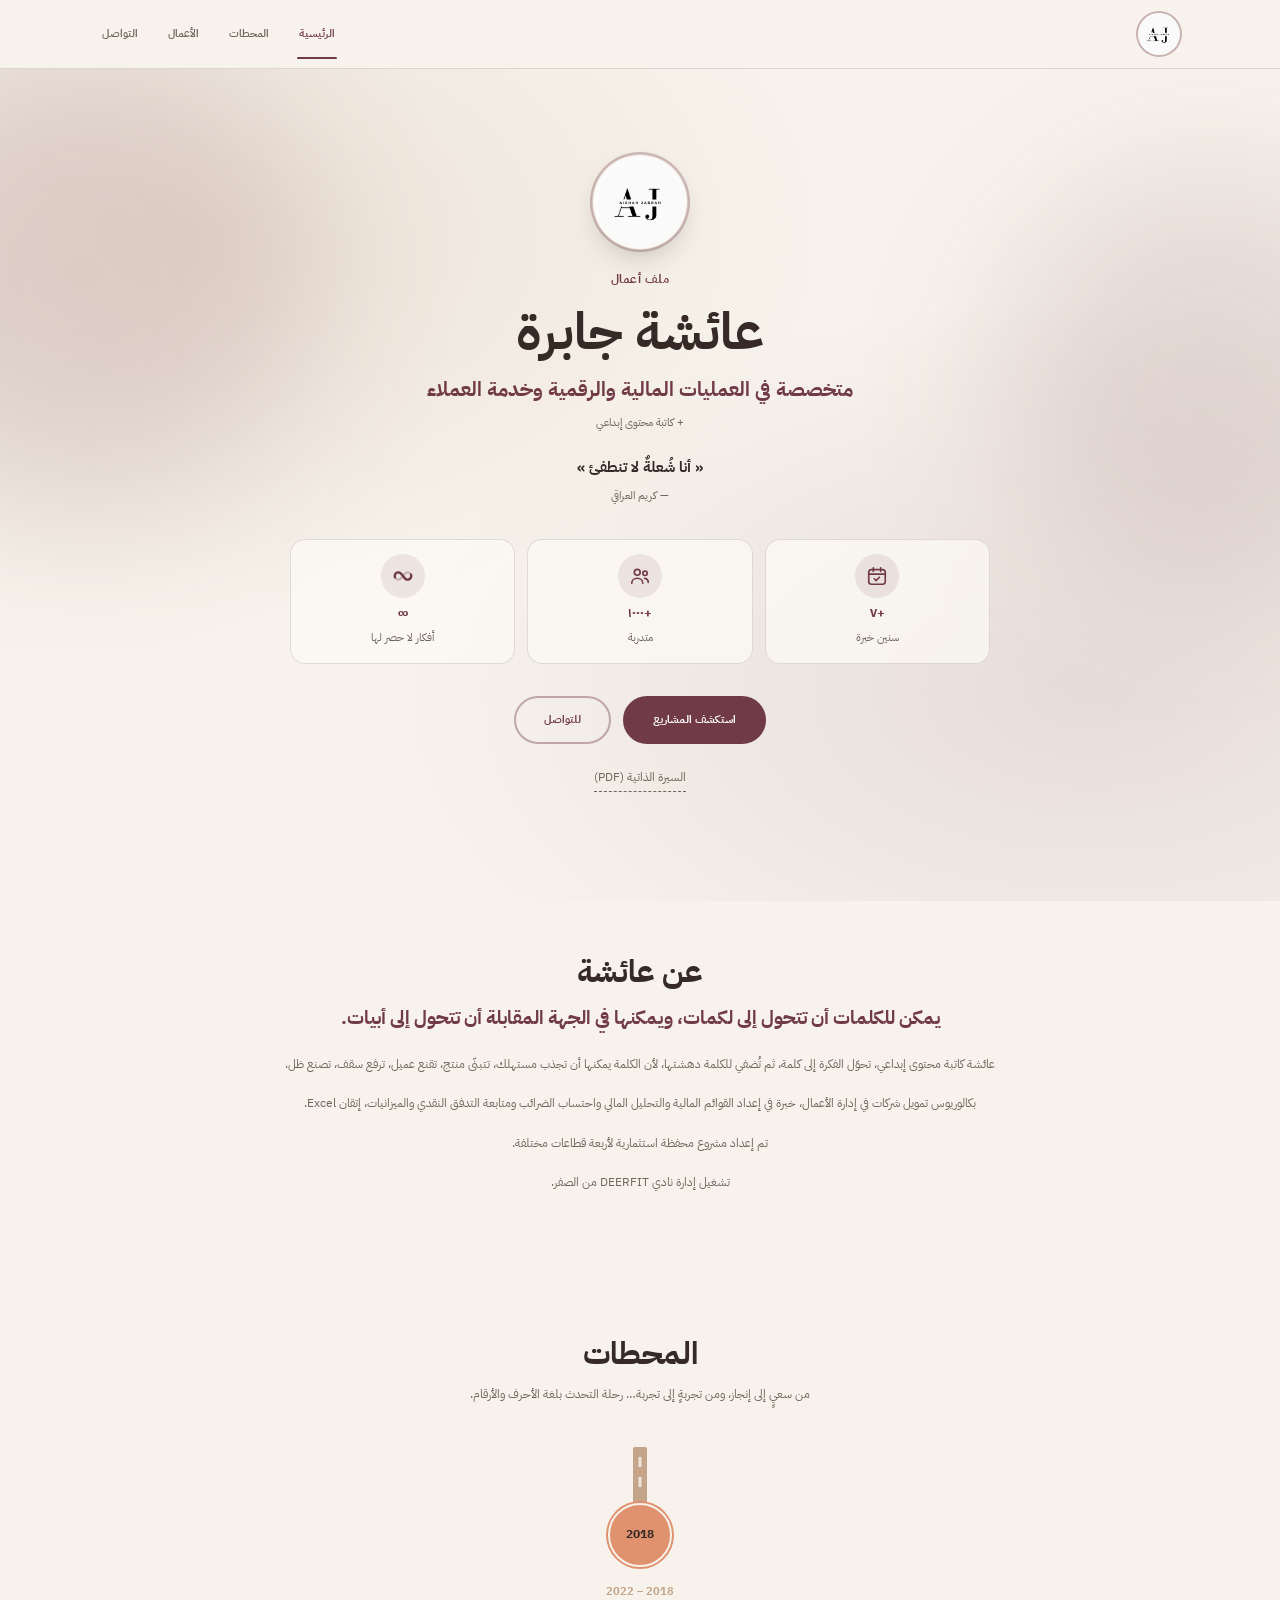
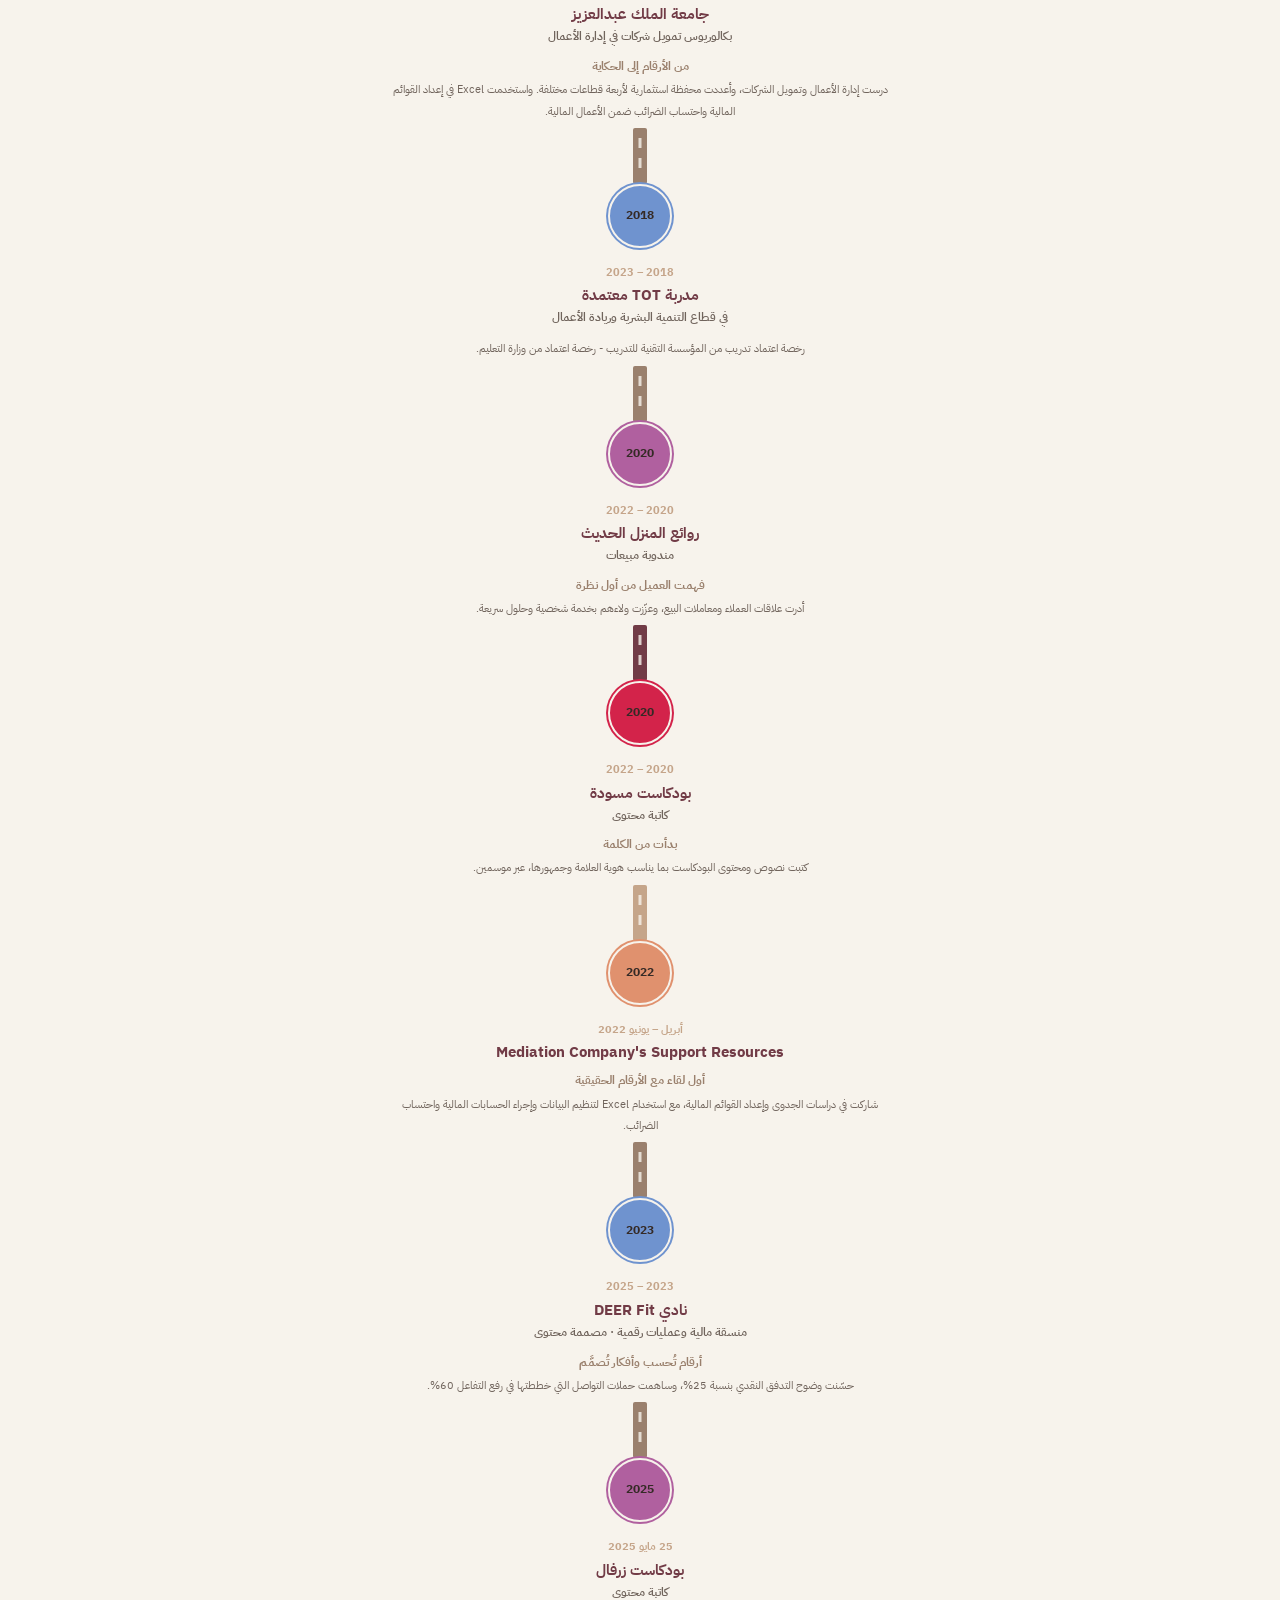
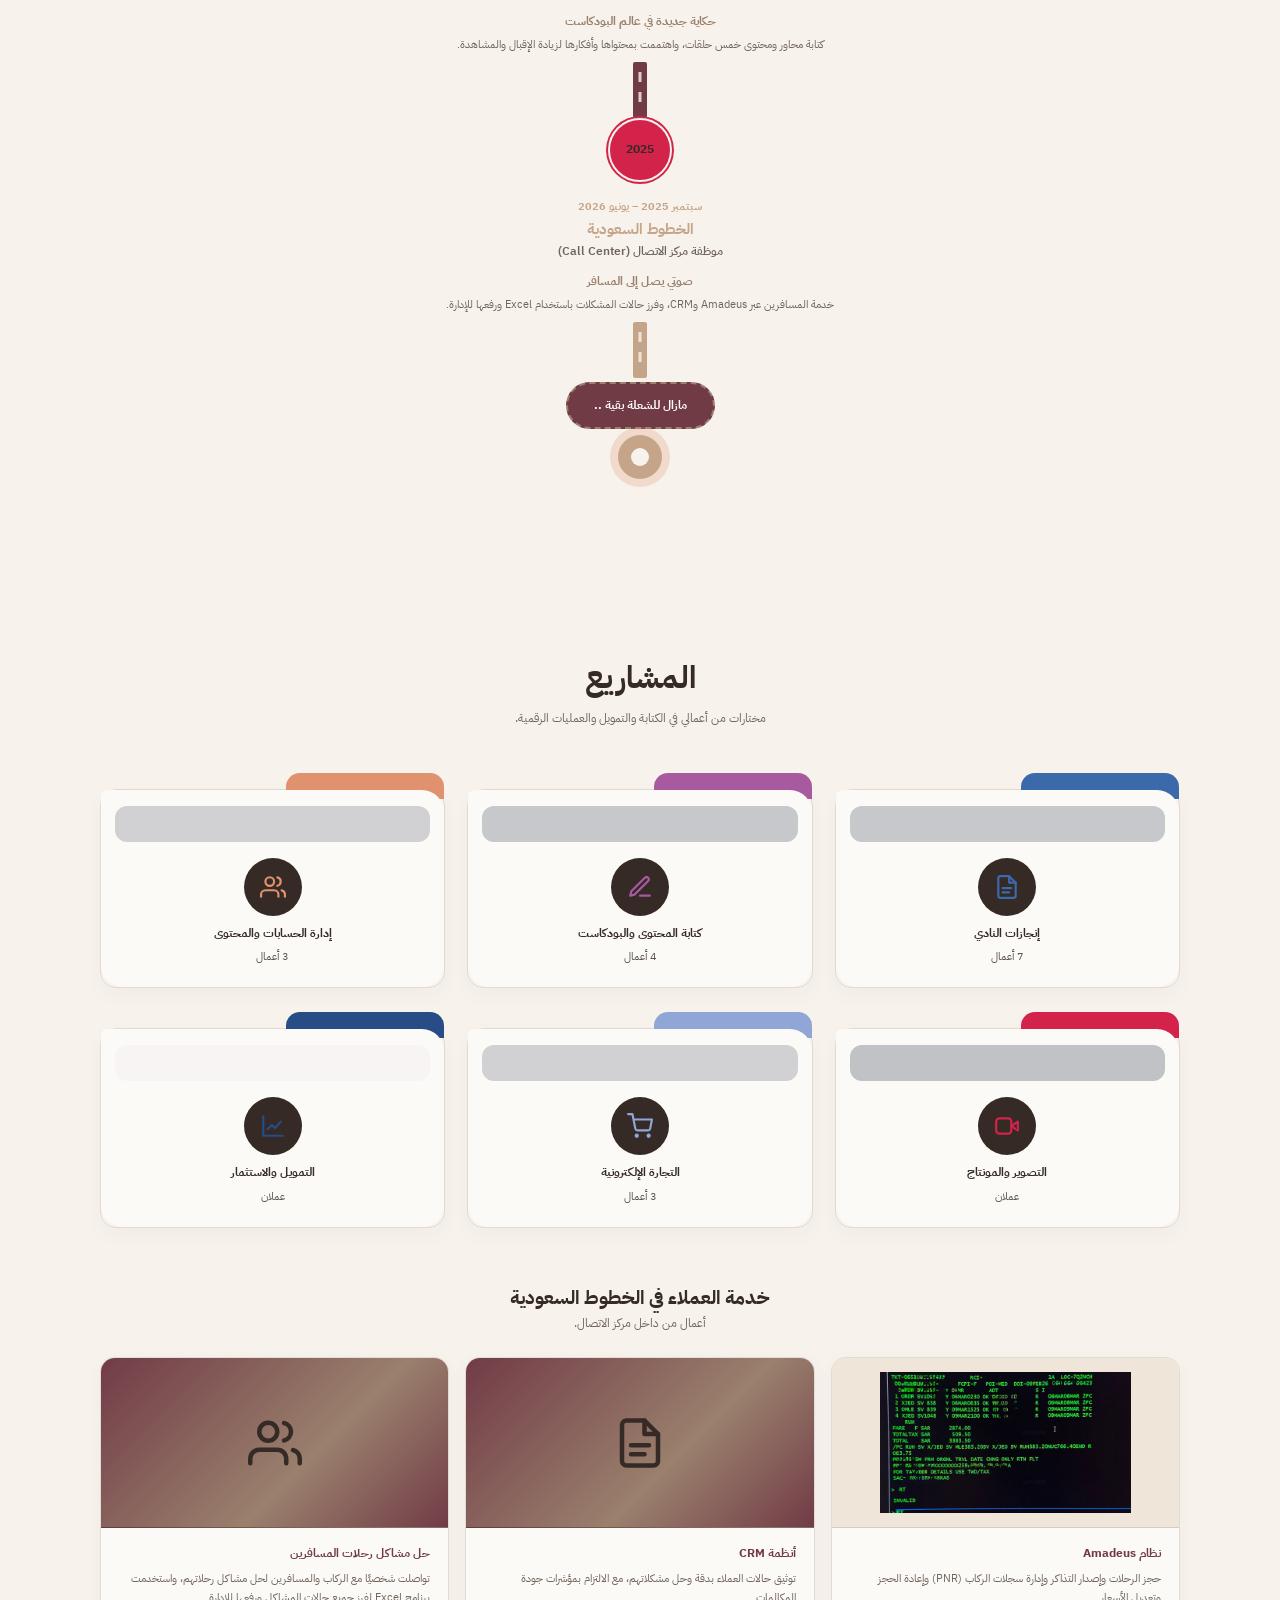
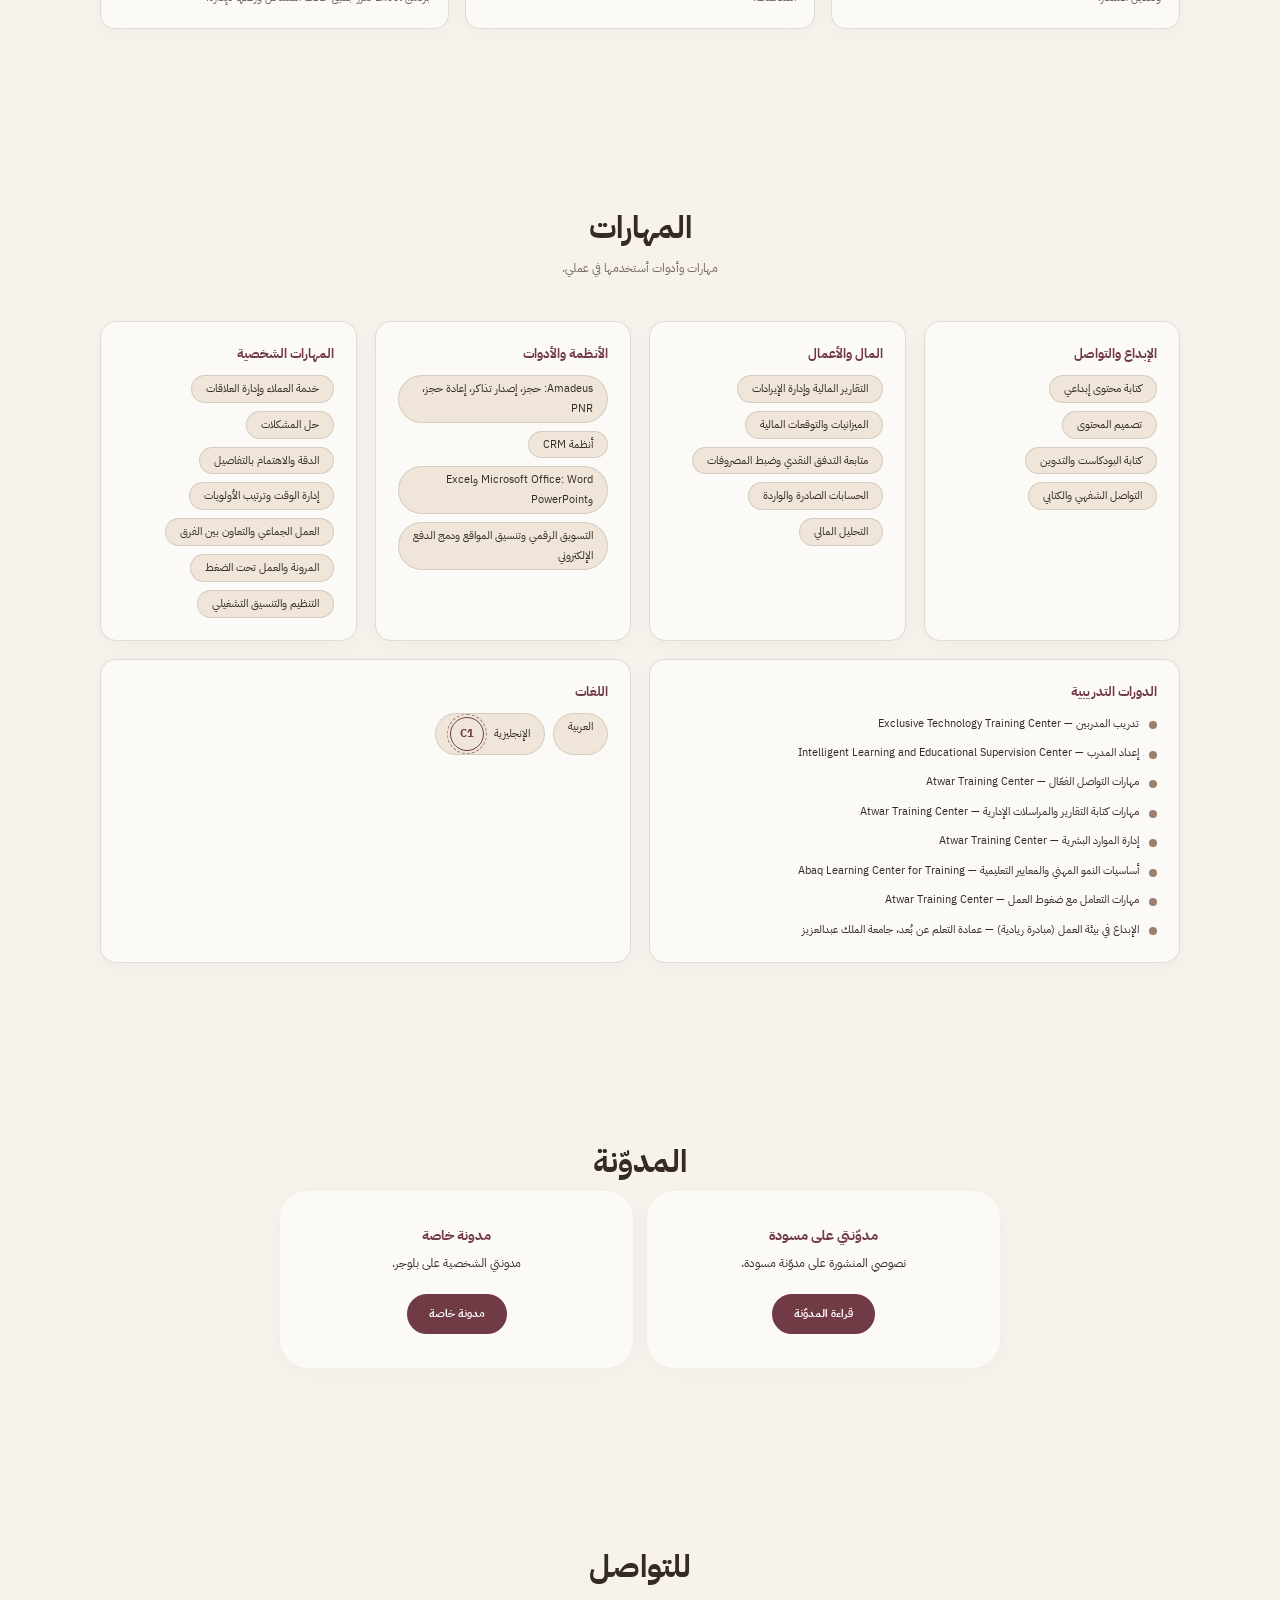
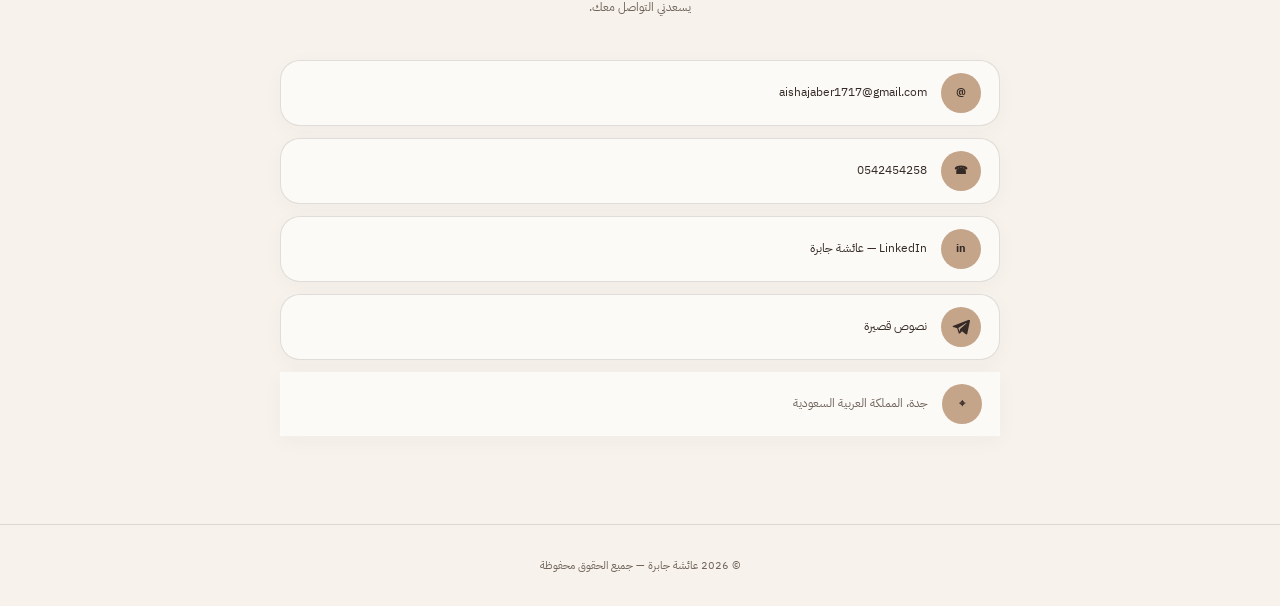
==== commit d5b582b6: "Add files via upload" ====
--- a/index.html
+++ b/index.html
@@ -59,7 +59,7 @@
   <section id="journey">
     <div class="wrap narrow">
       <h2 class="sec-title">المحطات</h2>
-      <p class="sec-intro">من سعيٍ إلى إنجاز، ومن تجربةٍ إلى تجربة… هنا تُروى محطّاتي بالترتيب.</p>
+      <p class="sec-intro">من سعيٍ إلى إنجاز، ومن تجربةٍ إلى تجربة… رحلة التحدث بلغة الأحرف والأرقام.</p>
       <div class="vline" id="vline"></div>
     </div>
   </section>
